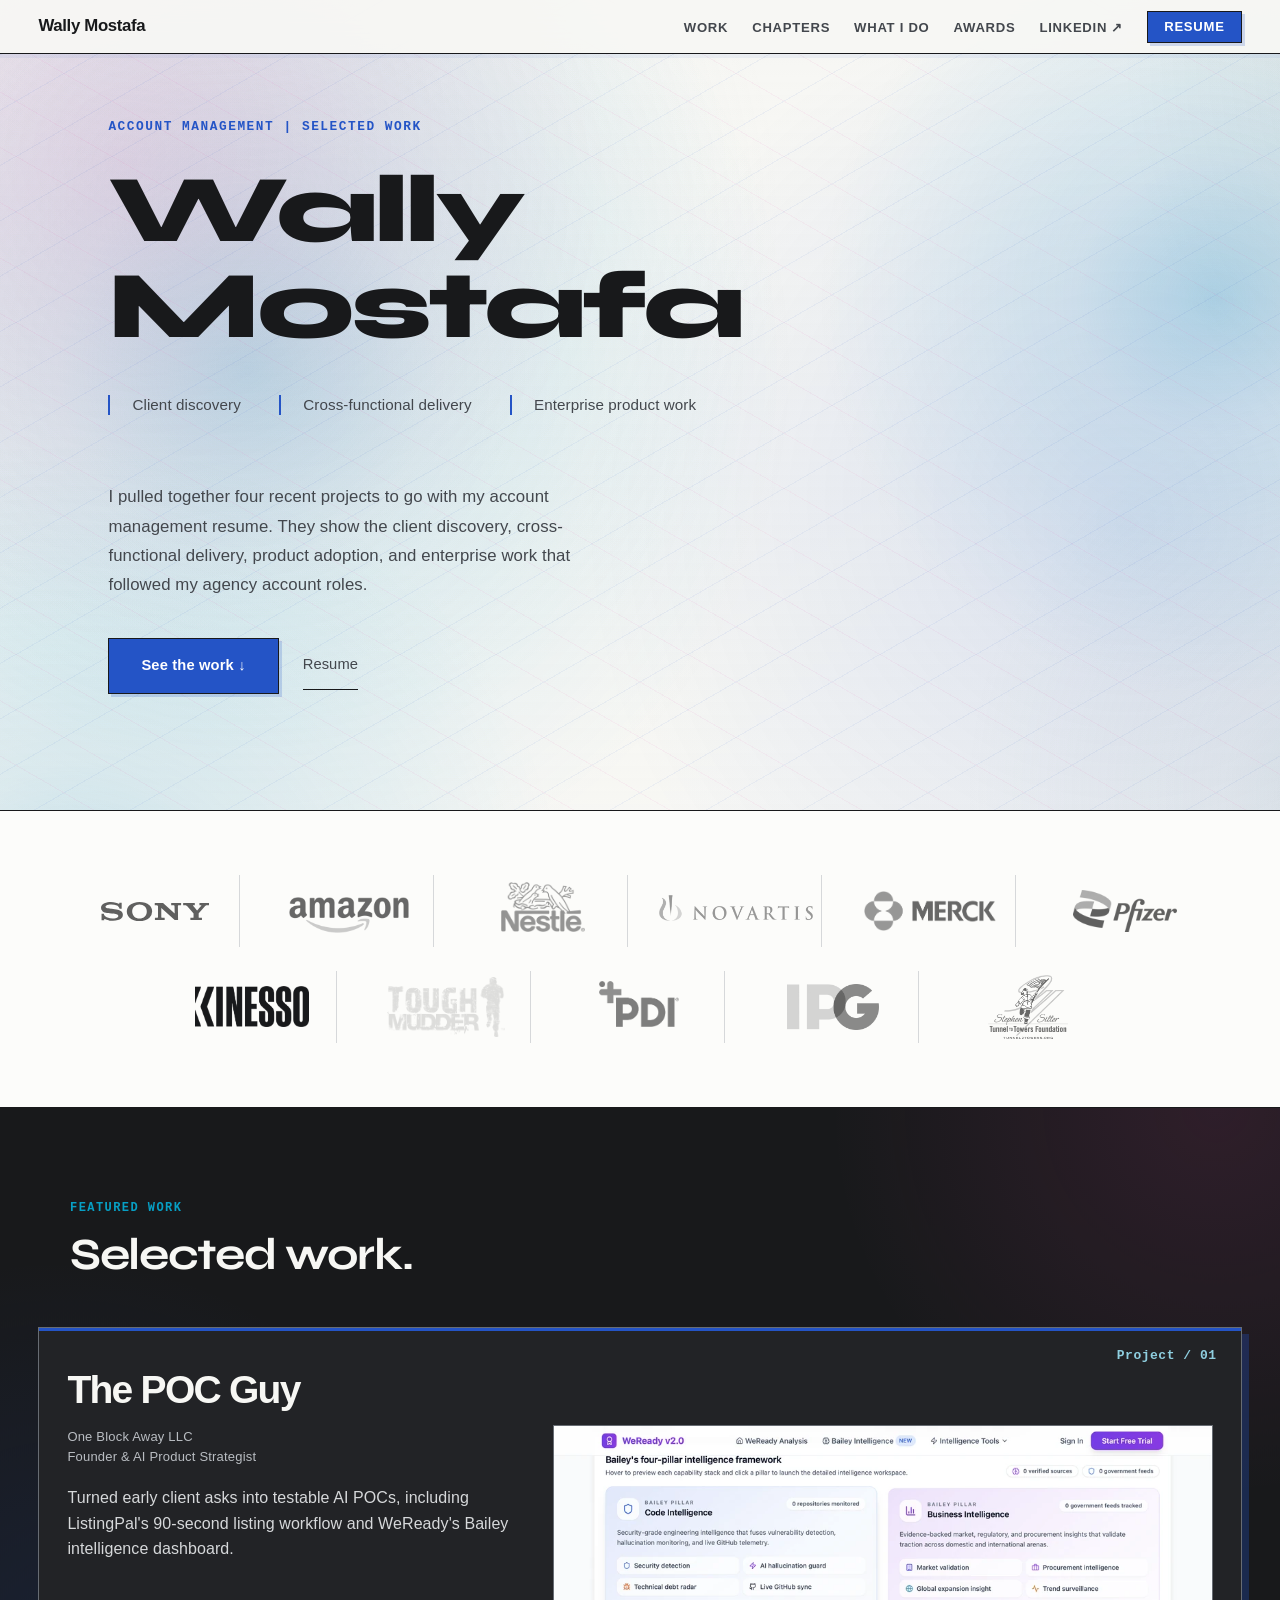
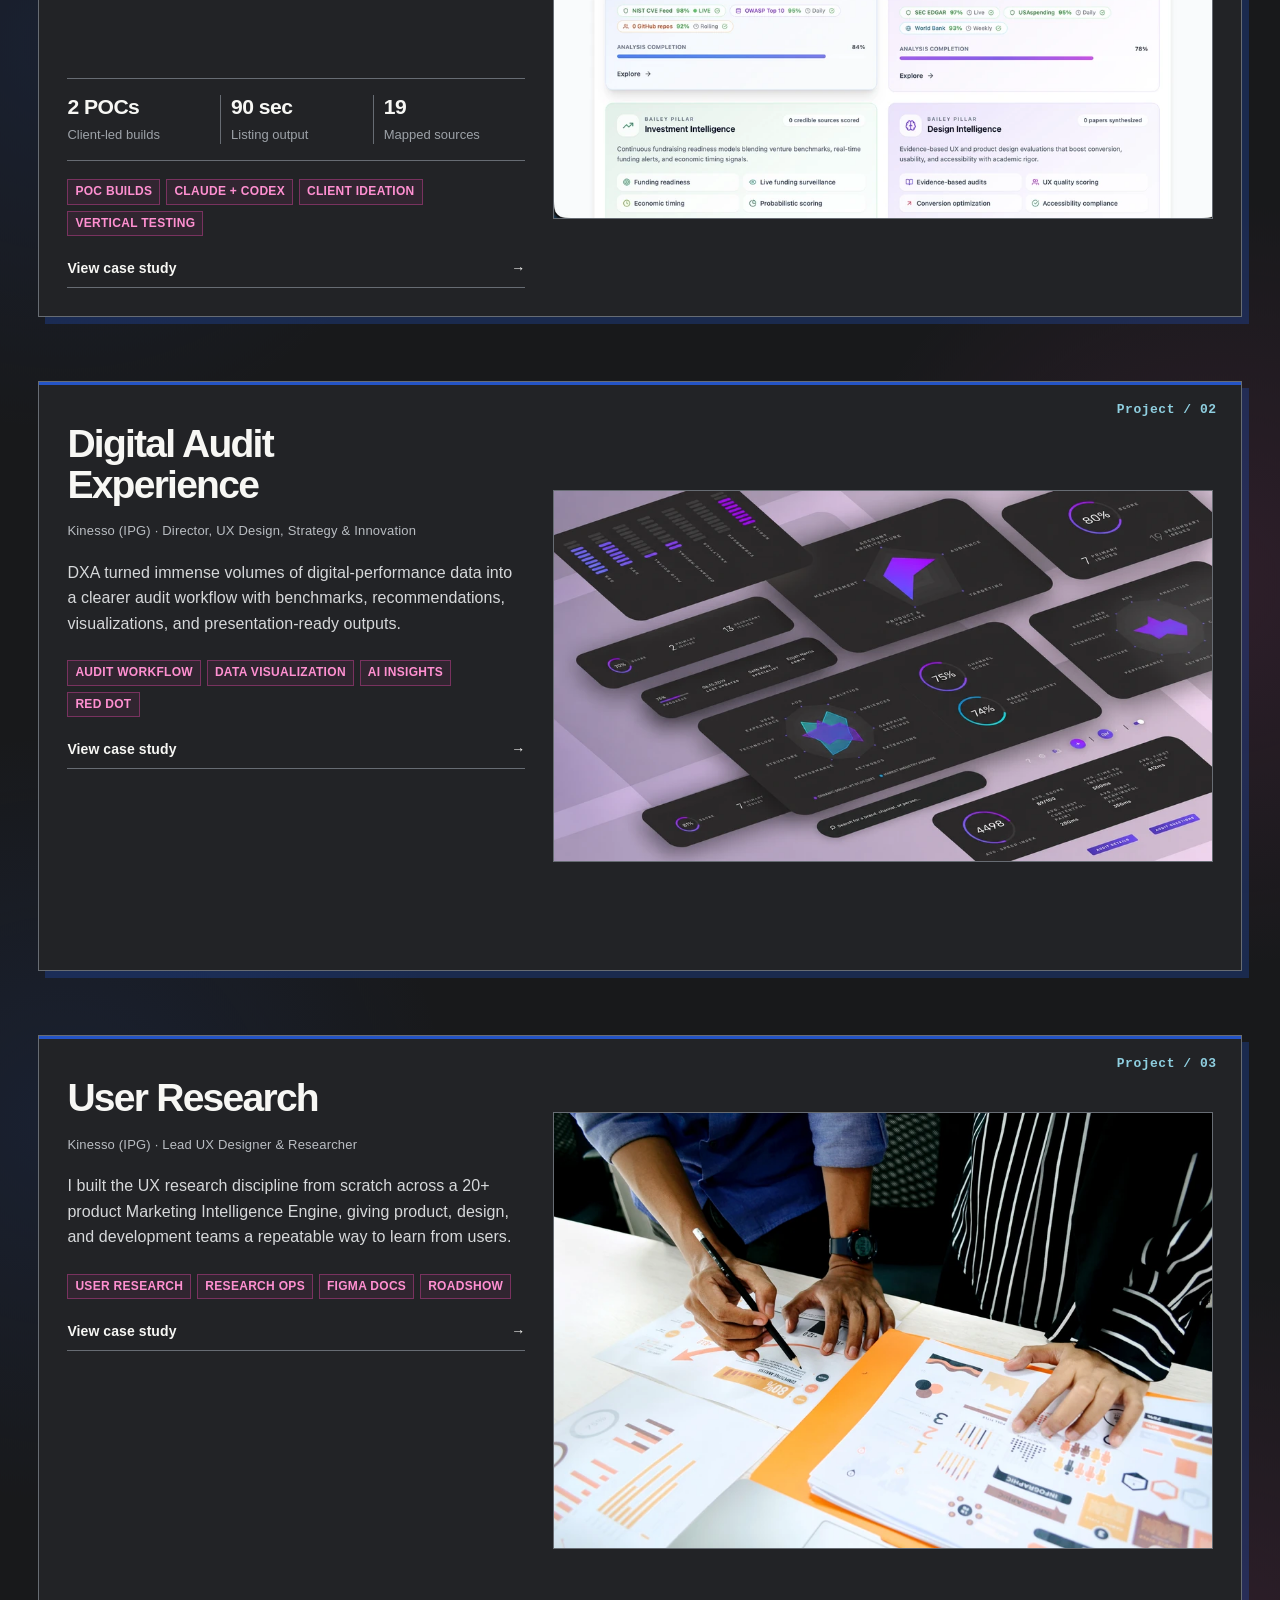
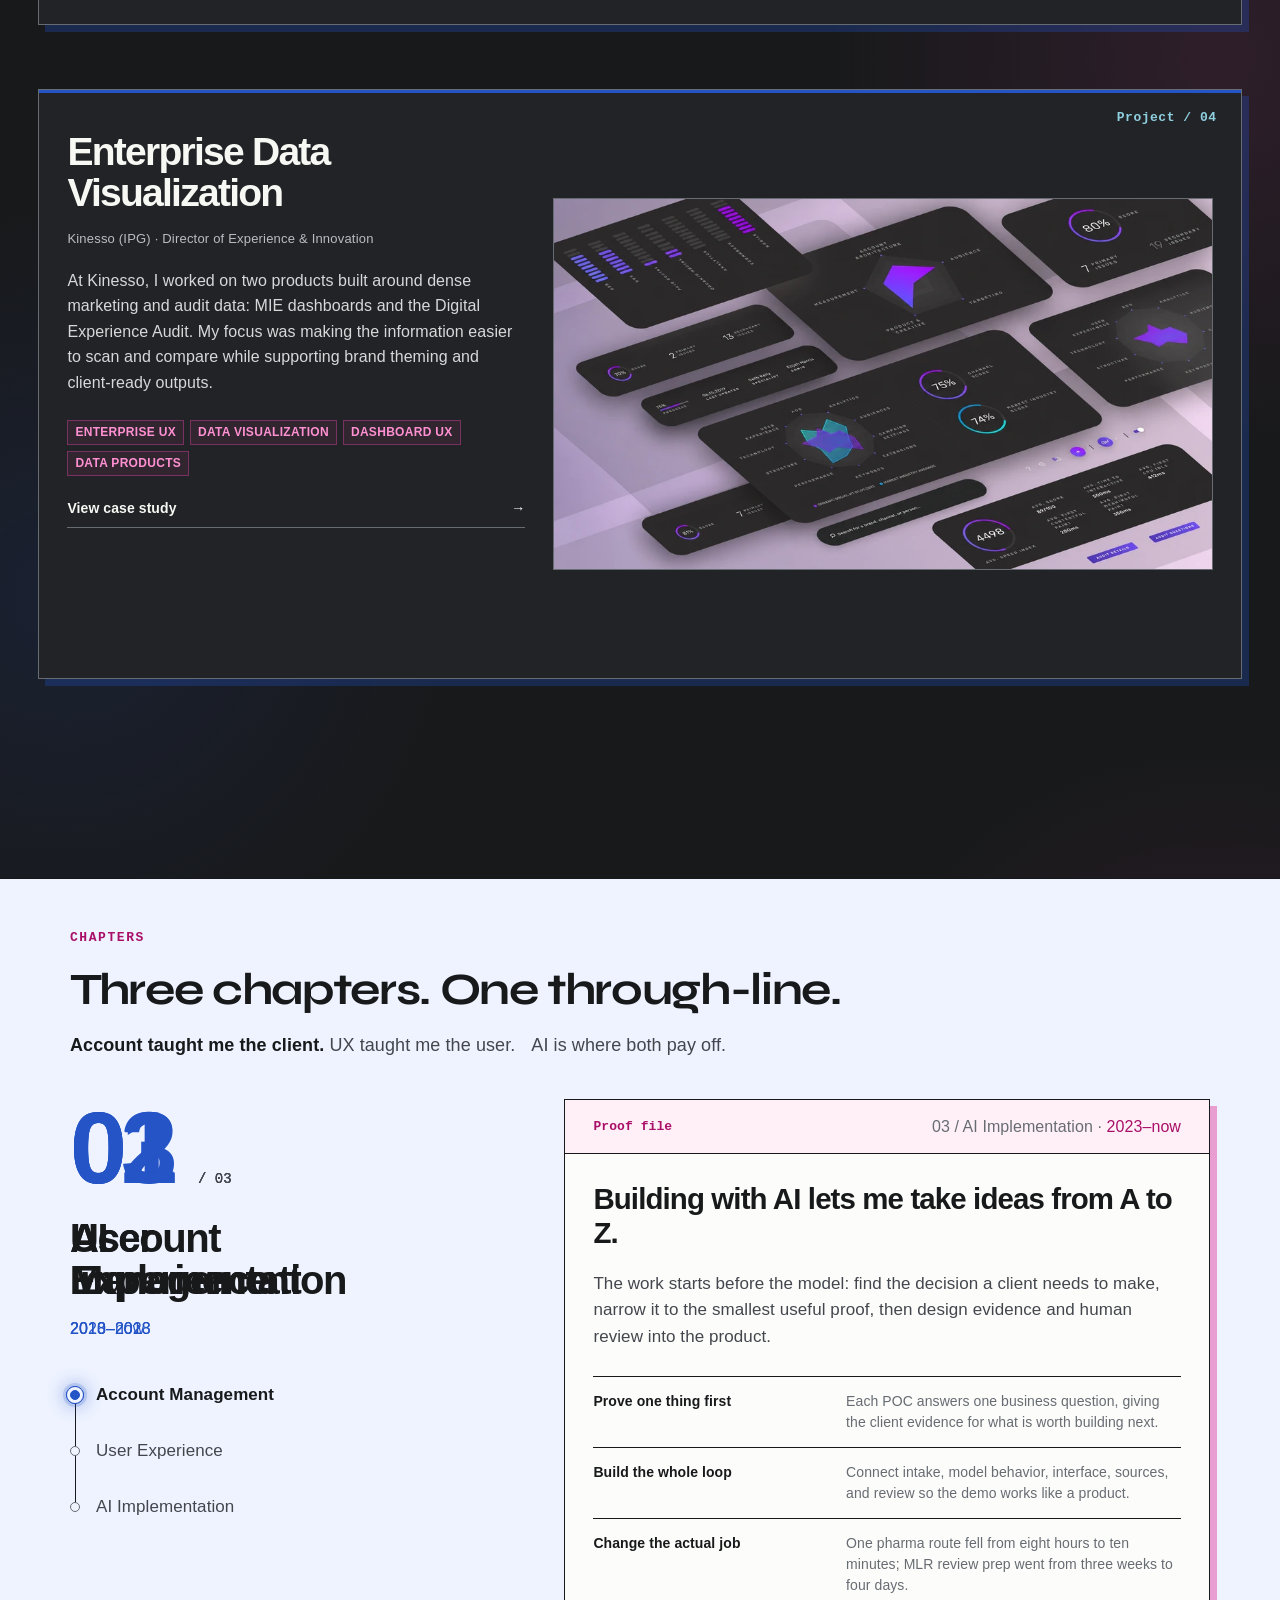
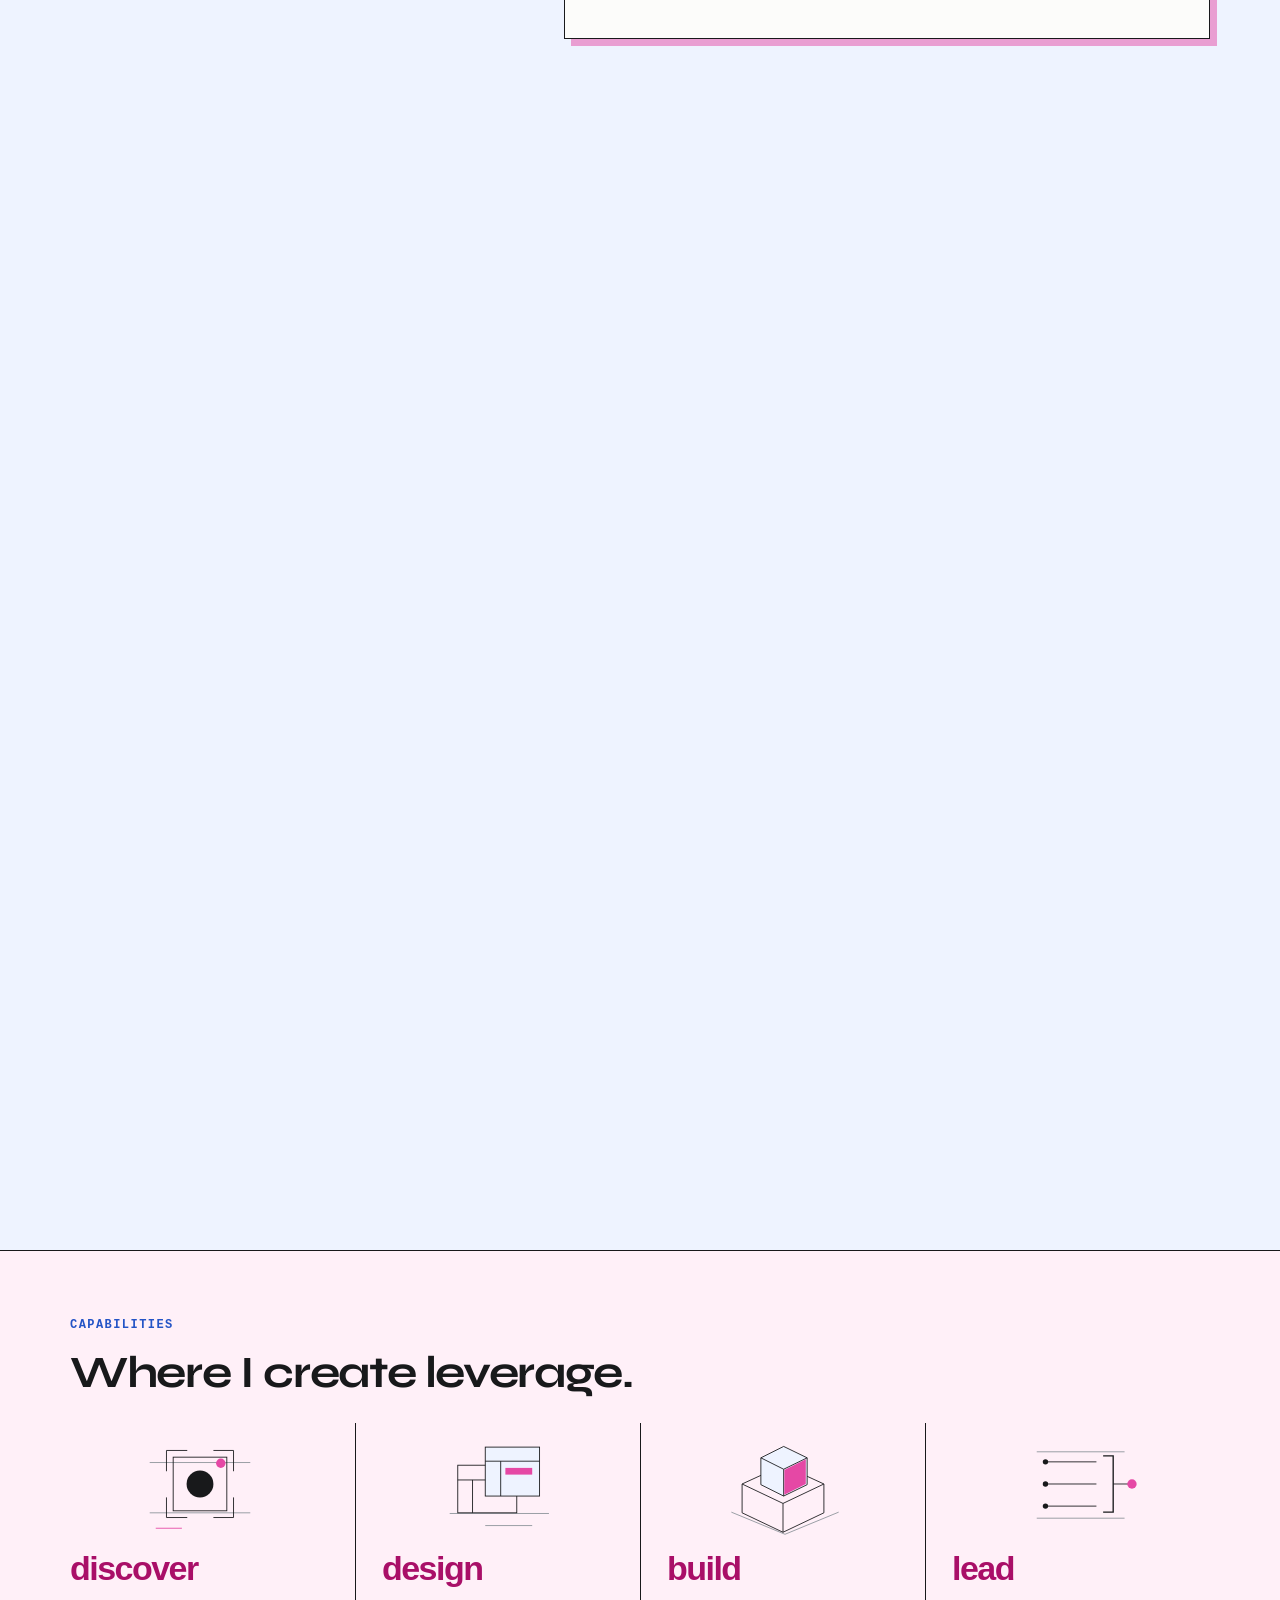
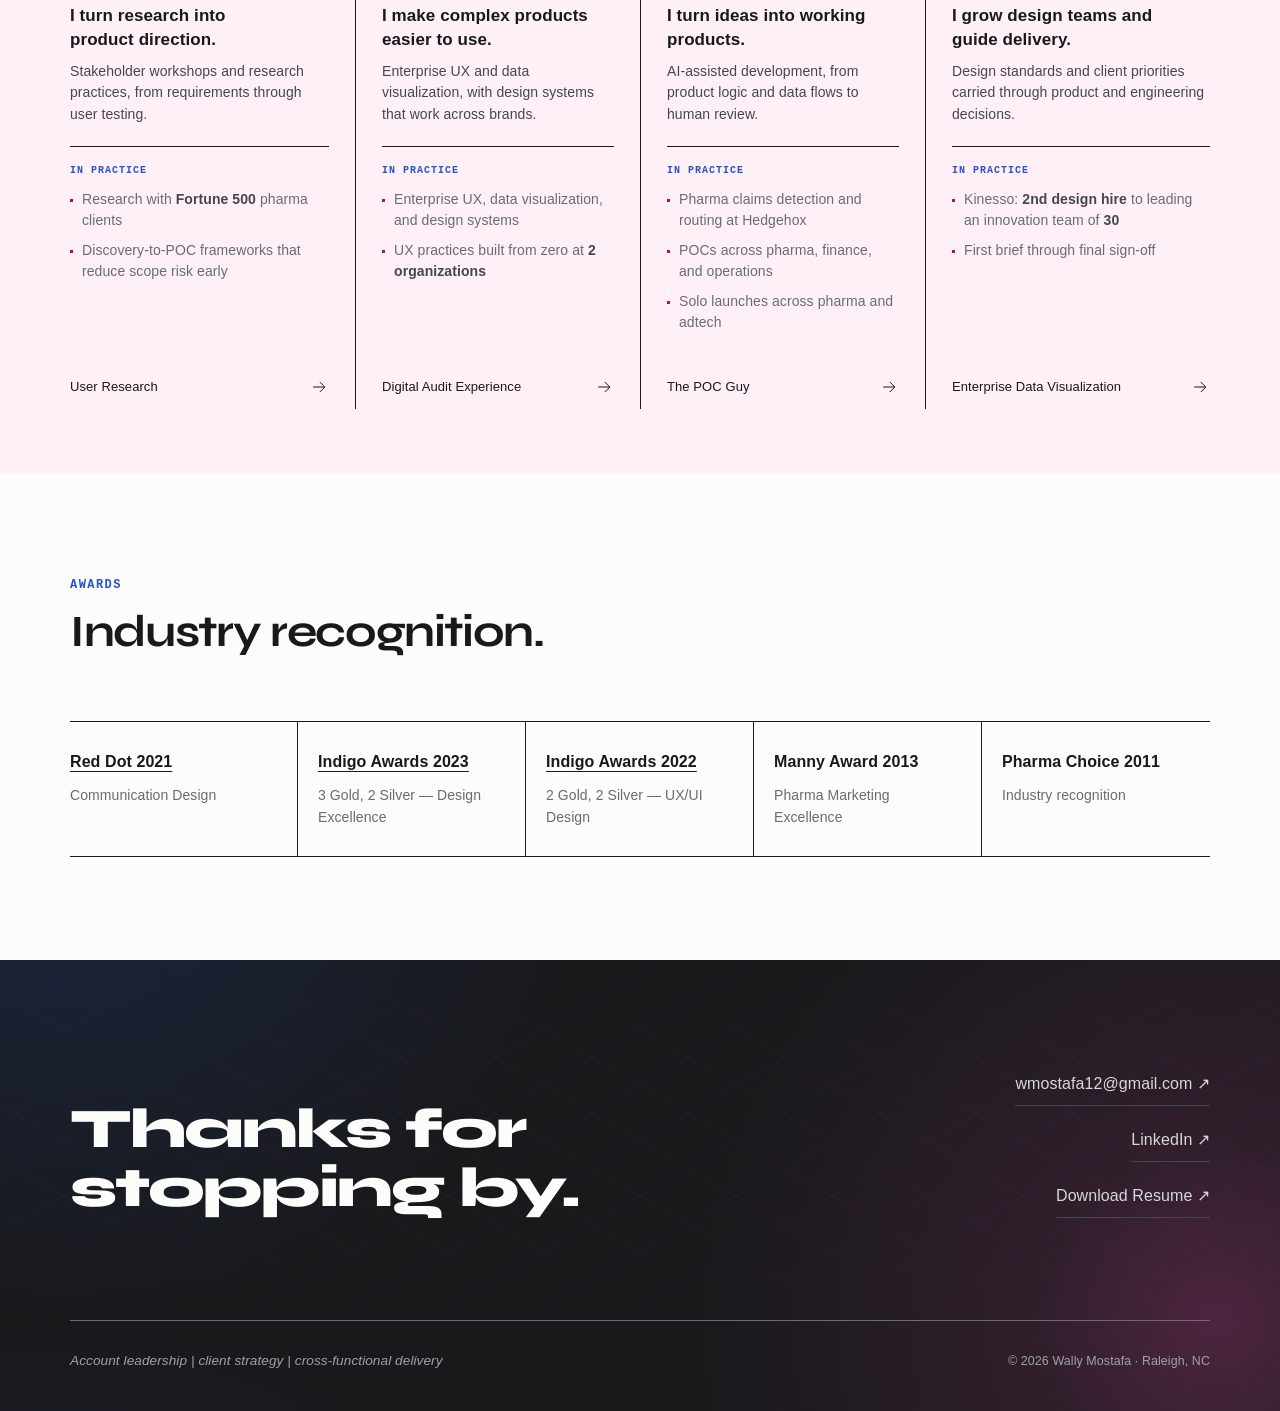
==== account-management/index.html @ 6465996e "Publish Account Management Proof Grid package" ====
<!DOCTYPE html>
<html lang="en" class="proof-grid-homepage" data-design-concept="proof-grid">
<head>
<meta charset="UTF-8">
<meta name="viewport" content="width=device-width, initial-scale=1.0">
<title>Account Management &amp; Client Leadership | Wally Mostafa</title>
<meta name="description" content="Recent work alongside my resume for the Account Management &amp; Client Leadership role at General recruiter and networking use.">
<meta property="og:title" content="Account Management &amp; Client Leadership | Wally Mostafa">
<meta property="og:description" content="Recent work alongside my resume for the Account Management &amp; Client Leadership role at General recruiter and networking use.">
<meta property="og:type" content="website">
<meta property="og:url" content="https://wally-mostafa.github.io/account-management/">
<link rel="icon" href="../favicon.ico?v=2" sizes="any">
<link rel="apple-touch-icon" href="../apple-touch-icon.png?v=2">
<link rel="manifest" href="../site.webmanifest?v=2">
<meta name="theme-color" content="#1d1d1d">

<link rel="preconnect" href="https://fonts.googleapis.com">
<link rel="preconnect" href="https://fonts.gstatic.com" crossorigin>
<link href="https://fonts.googleapis.com/css2?family=Syne:wght@400;500;600;700;800&family=Instrument+Sans:ital,wght@0,400;0,500;0,600;0,700;1,400&display=swap" rel="stylesheet">

<style>
  :root {
    --ink: #1a1714;
    --ink-soft: #38332d;
    --ink-muted: #5c5550;
    --surface: #f8f5f0;
    --surface-warm: #f0ebe3;
    --surface-deep: #e6dfd5;
    --surface-tint: #f4f0e8;
    --accent: #c45a2d;
    --accent-hover: #a84820;
    --accent-light: rgba(196, 90, 45, 0.08);
    --rule: #d4ccc2;
    --rule-light: #e4ddd4;

    --radius-s: 4px;
    --radius-m: 12px;
    --radius-l: 16px;
    --shadow-s: 0 2px 8px rgba(26, 23, 20, 0.06);
    --shadow-m: 0 12px 28px rgba(26, 23, 20, 0.12);
    --shadow-l: 0 28px 70px rgba(26, 23, 20, 0.16);
    --accent-text: #a84820;   /* AA-safe accent for small text on light surfaces */
    --accent-bright: #d4753f; /* AA-safe accent for small text on dark surfaces */

    --font-display: 'Syne', sans-serif;
    --font-body: 'Instrument Sans', sans-serif;

    --space-xs: clamp(0.25rem, 0.5vw, 0.5rem);
    --space-s: clamp(0.5rem, 1vw, 0.75rem);
    --space-m: clamp(1rem, 2vw, 1.5rem);
    --space-l: clamp(1.5rem, 3vw, 2.5rem);
    --space-xl: clamp(2.5rem, 5vw, 4rem);
    --space-2xl: clamp(4rem, 8vw, 7rem);
    --space-3xl: clamp(6rem, 10vw, 10rem);

    --max-w: 1140px;
  }

  *, *::before, *::after { box-sizing: border-box; margin: 0; padding: 0; }

  html {
    scroll-behavior: smooth;
    -webkit-font-smoothing: antialiased;
    -moz-osx-font-smoothing: grayscale;
    overflow-x: hidden;
  }

  body {
    font-family: var(--font-body);
    font-size: clamp(1rem, 1.15vw, 1.125rem);
    line-height: 1.7;
    color: var(--ink);
    background: var(--surface);
    letter-spacing: 0.005em;
    overflow-x: hidden;
  }

  /* ── NAV ── */
  nav {
    position: fixed;
    top: 0;
    left: 0;
    right: 0;
    z-index: 100;
    padding: var(--space-s) var(--space-l);
    display: flex;
    justify-content: space-between;
    align-items: center;
    background: rgba(248, 245, 240, 0.92);
    backdrop-filter: blur(14px);
    -webkit-backdrop-filter: blur(14px);
    border-bottom: 1px solid var(--rule-light);
  }

  nav .name {
    font-family: var(--font-display);
    font-weight: 700;
    font-size: 1.05rem;
    color: var(--ink);
    letter-spacing: -0.02em;
    text-decoration: none;
  }

  nav .links {
    display: flex;
    gap: var(--space-m);
    align-items: center;
    list-style: none;
  }

  nav .links a {
    font-family: var(--font-body);
    font-size: 0.82rem;
    font-weight: 500;
    color: var(--ink-muted);
    text-decoration: none;
    text-transform: uppercase;
    letter-spacing: 0.08em;
    transition: color 0.2s;
    padding: 0.5rem 0;
  }

  nav .links a:hover { color: var(--accent); }

  /* Hamburger — hidden on desktop */
  .mobile-menu-btn {
    display: none;
    align-items: center;
    justify-content: center;
    width: 44px;
    height: 44px;
    background: none;
    border: none;
    cursor: pointer;
    color: var(--ink);
    padding: 0;
    -webkit-tap-highlight-color: transparent;
  }
  .close-icon { display: none; }

  nav .nav-cta {
    font-size: 0.82rem;
    font-weight: 600;
    color: var(--surface) !important;
    background: var(--ink);
    padding: 0.45rem 1rem !important;
    border-radius: var(--radius-s);
    transition: background 0.2s;
  }

  nav .nav-cta:hover { background: var(--accent); color: var(--surface) !important; }

  /* ── HERO CANVAS ── */
  .hero-canvas {
    position: fixed;
    top: 0;
    left: 0;
    width: 100%;
    height: 100%;
    z-index: 0;
    pointer-events: none;
    opacity: 0;
    transition: opacity 1.2s ease;
  }
  .hero-canvas.loaded { opacity: 1; }

  /* ── HERO ── */
  .hero {
    min-height: 90vh;
    display: flex;
    flex-direction: column;
    justify-content: center;
    padding: var(--space-2xl) var(--space-l);
    max-width: var(--max-w);
    margin: 0 auto;
    position: relative;
    z-index: 1;
  }

  .hero-eyebrow {
    font-family: var(--font-body);
    font-size: 0.8rem;
    font-weight: 600;
    text-transform: uppercase;
    letter-spacing: 0.15em;
    color: var(--accent-text);
    margin-bottom: var(--space-m);
    opacity: 0;
    transform: translateY(16px);
    animation: fadeUp 0.8s 0.2s ease-out forwards;
  }

  .hero h1 {
    font-family: var(--font-display);
    font-size: clamp(3.2rem, 7.5vw, 6rem);
    font-weight: 800;
    line-height: 1.0;
    letter-spacing: -0.04em;
    color: var(--ink);
    max-width: 12ch;
    opacity: 0;
    transform: translateY(24px);
    animation: fadeUp 0.8s 0.4s ease-out forwards;
  }

  .hero-tagline {
    margin-top: var(--space-l);
    display: flex;
    gap: var(--space-l);
    flex-wrap: wrap;
    opacity: 0;
    transform: translateY(16px);
    animation: fadeUp 0.8s 0.7s ease-out forwards;
  }

  .hero-tagline span {
    font-family: var(--font-display);
    font-size: clamp(1rem, 1.6vw, 1.25rem);
    font-weight: 500;
    color: var(--ink-soft);
    position: relative;
    padding-left: var(--space-m);
  }

  .hero-tagline span::before {
    content: '';
    position: absolute;
    left: 0;
    top: 0.2em;
    bottom: 0.2em;
    width: 3px;
    background: var(--accent);
    border-radius: 2px;
  }

  .hero-intro {
    margin-top: var(--space-xl);
    font-size: clamp(1.05rem, 1.25vw, 1.15rem);
    color: var(--ink-soft);
    max-width: 52ch;
    line-height: 1.75;
    opacity: 0;
    transform: translateY(16px);
    animation: fadeUp 0.8s 0.9s ease-out forwards;
  }

  .hero-cta {
    margin-top: var(--space-l);
    display: flex;
    gap: var(--space-m);
    align-items: center;
    flex-wrap: wrap;
    opacity: 0;
    transform: translateY(16px);
    animation: fadeUp 0.8s 1.1s ease-out forwards;
  }

  .btn-primary {
    display: inline-flex;
    align-items: center;
    gap: 0.5rem;
    font-family: var(--font-body);
    font-size: 0.92rem;
    font-weight: 600;
    color: var(--surface);
    background: var(--ink);
    padding: 0.9rem 2rem;
    border-radius: var(--radius-s);
    text-decoration: none;
    transition: background 0.25s, transform 0.2s;
    letter-spacing: 0.01em;
    min-height: 48px;
  }

  .btn-primary:hover {
    background: var(--accent);
    transform: translateY(-1px);
  }

  .btn-ghost {
    font-family: var(--font-body);
    font-size: 0.92rem;
    font-weight: 500;
    color: var(--ink-muted);
    text-decoration: none;
    border-bottom: 1px solid var(--rule);
    padding-bottom: 2px;
    transition: color 0.2s, border-color 0.2s;
    min-height: 48px;
    display: inline-flex;
    align-items: center;
  }

  .btn-ghost:hover {
    color: var(--accent);
    border-color: var(--accent);
  }

  /* ── SECTION COMMON ── */
  section { padding: var(--space-2xl) var(--space-l); }

  .section-inner { max-width: var(--max-w); margin: 0 auto; }

  .section-label {
    font-family: var(--font-body);
    font-size: 0.75rem;
    font-weight: 600;
    text-transform: uppercase;
    letter-spacing: 0.18em;
    color: var(--accent-text);
    margin-bottom: var(--space-s);
  }

  .section-title {
    font-family: var(--font-display);
    font-size: clamp(1.8rem, 3.5vw, 2.8rem);
    font-weight: 700;
    letter-spacing: -0.03em;
    color: var(--ink);
    margin-bottom: var(--space-xl);
    max-width: 20ch;
    line-height: 1.1;
  }

  /* ── TRUST STRIP ── */
  .trust-strip {
    padding: var(--space-xl) var(--space-l);
    border-top: 1px solid var(--rule-light);
  }

  /* ── CAPABILITIES ── */
  .capabilities { background: var(--surface-warm); }

  /* ── HOW I BUILD ── */
  .how-i-build { background: var(--surface); }

  .hib-grid {
    display: grid;
    grid-template-columns: 1fr 1fr;
    gap: var(--space-2xl);
    align-items: start;
    margin-top: var(--space-xl);
  }

  .hib-intro p {
    color: var(--ink-soft);
    font-size: 1rem;
    line-height: 1.8;
    margin-bottom: var(--space-m);
  }
  .hib-intro p:last-child { margin-bottom: 0; }

  .hib-lead {
    font-family: var(--font-display);
    font-size: clamp(1.45rem, 2.25vw, 2rem);
    font-weight: 700;
    letter-spacing: -0.03em;
    color: var(--ink);
    line-height: 1.15;
    max-width: 15ch;
    margin-bottom: var(--space-l);
  }

  .hib-flow {
    display: grid;
    gap: var(--space-m);
    margin: var(--space-l) 0;
    counter-reset: build-step;
  }

  .hib-step {
    list-style: none;
    display: grid;
    grid-template-columns: 3.25rem 1fr;
    gap: var(--space-m);
    padding-top: var(--space-m);
    border-top: 1px solid var(--rule-light);
    position: relative;
  }

  .hib-step::before {
    counter-increment: build-step;
    content: "0" counter(build-step);
    font-family: var(--font-display);
    font-size: clamp(1.35rem, 2vw, 1.8rem);
    font-weight: 800;
    line-height: 1;
    letter-spacing: -0.04em;
    color: var(--accent);
  }

  .hib-step h3 {
    font-family: var(--font-display);
    font-size: clamp(1.05rem, 1.45vw, 1.25rem);
    font-weight: 700;
    letter-spacing: -0.02em;
    color: var(--ink);
    line-height: 1.15;
    margin-bottom: 0.25rem;
  }

  .hib-step p {
    font-size: 0.92rem;
    line-height: 1.65;
    margin: 0;
    color: var(--ink-muted);
  }

  .hib-director-note {
    margin-top: var(--space-l);
    padding-top: var(--space-m);
    border-top: 2px solid var(--ink);
    max-width: 38ch;
  }

  .hib-director-note span {
    display: block;
    font-size: 0.72rem;
    font-weight: 700;
    text-transform: uppercase;
    letter-spacing: 0.14em;
    color: var(--accent-text);
    margin-bottom: var(--space-xs);
  }

  .hib-director-note p {
    font-size: 0.95rem;
    line-height: 1.65;
    color: var(--ink-soft);
    margin: 0;
  }

  .hib-stack {
    display: flex;
    flex-direction: column;
    gap: var(--space-m);
  }

  .hib-layer {
    border-top: 1px solid var(--rule);
    padding-top: var(--space-s);
  }

  .hib-layer-label {
    font-size: 0.7rem;
    font-weight: 700;
    text-transform: uppercase;
    letter-spacing: 0.12em;
    color: var(--ink-muted);
    margin-bottom: var(--space-xs);
  }

  .hib-layer-tools {
    display: flex;
    flex-wrap: wrap;
    gap: 0.4rem;
  }

  .hib-tool {
    font-family: var(--font-body);
    font-size: 0.78rem;
    font-weight: 500;
    color: var(--ink-soft);
    background: var(--surface-warm);
    border: 1px solid var(--rule-light);
    padding: 0.2rem 0.6rem;
    border-radius: var(--radius-s);
  }

  .hib-tool--accent {
    color: var(--accent-text);
    background: var(--accent-light);
    border-color: rgba(196, 90, 45, 0.2);
    font-weight: 600;
  }


  /* ── FEATURED WORK ── */
  #work { background: var(--ink); }
  #work .section-label { color: var(--accent-bright); }
  #work .section-title { color: var(--surface); }
  #work .work-number { color: rgba(248,245,240,0.12); }
  #work .work-meta h3 { color: var(--surface); }
  #work .work-meta .role { color: var(--accent-bright); }
  #work .work-body p { color: rgba(248,245,240,0.65); }
  #work .stat-number { color: var(--surface); }
  #work .stat-label { color: rgba(248,245,240,0.55); }
  #work .work-stats { border-top-color: rgba(248,245,240,0.1); }
  #work .tag { color: var(--accent-bright); background: rgba(196,90,45,0.12); border-color: rgba(196,90,45,0.25); }
  #work .work-link { color: var(--surface); border-bottom-color: rgba(248,245,240,0.25); }
  #work .work-link:hover { border-bottom-color: var(--accent-bright); color: var(--accent-bright); }
  #work .work-item { border-color: rgba(248,245,240,0.08); }

  /* Card-level hover: whole work-item is the link */
  #work .work-item:hover .work-number,
  #work .work-item:focus-visible .work-number { color: rgba(248,245,240,0.22); }
  #work .work-item:hover .work-meta h3,
  #work .work-item:focus-visible .work-meta h3 { color: var(--accent-bright); }
  #work .work-item:hover .work-link,
  #work .work-item:focus-visible .work-link {
    border-bottom-color: var(--accent-bright);
    color: var(--accent-bright);
  }
  #work .work-item:hover .work-link .arrow { transform: translateX(4px); }
  .work-item:focus-visible {
    outline: 2px solid var(--accent-bright);
    outline-offset: 4px;
    border-radius: var(--radius-s);
  }

  #work .work-more {
    margin-top: var(--space-2xl);
    padding-top: var(--space-l);
    border-top: 1px solid rgba(248, 245, 240, 0.1);
    color: rgba(248, 245, 240, 0.6);
    font-size: 0.92rem;
    line-height: 1.7;
    max-width: 72ch;
  }
  #work .work-more a {
    color: var(--surface);
    font-weight: 600;
    text-decoration: none;
    padding-bottom: 2px;
    border-bottom: 1.5px solid rgba(248, 245, 240, 0.25);
    margin-left: 0.4rem;
    white-space: nowrap;
    transition: color 0.2s, border-color 0.2s;
  }
  #work .work-more a:hover {
    color: var(--accent-bright);
    border-bottom-color: var(--accent-bright);
  }
  #work .work-more .arrow { display: inline-block; transition: transform 0.25s ease; }
  #work .work-more a:hover .arrow { transform: translateX(4px); }

  .work-grid { display: grid; gap: var(--space-3xl); }

  /* Project layout A: number left, content right */
  .work-item {
    display: grid;
    grid-template-columns: 280px 1fr;
    gap: var(--space-xl);
    align-items: start;
  }

  .work-meta {
    position: sticky;
    top: calc(60px + var(--space-l));
  }

  .work-number {
    font-family: var(--font-display);
    font-size: clamp(4rem, 6vw, 5.5rem);
    font-weight: 800;
    color: var(--rule);
    line-height: 1;
    letter-spacing: -0.04em;
    transition: color 0.25s ease;
  }

  .work-meta h3 {
    font-family: var(--font-display);
    font-size: clamp(1.5rem, 2.2vw, 1.9rem);
    font-weight: 700;
    letter-spacing: -0.02em;
    color: var(--ink);
    margin-bottom: var(--space-xs);
    line-height: 1.15;
    transition: color 0.25s ease;
  }

  .work-meta .role {
    font-size: 0.82rem;
    font-weight: 600;
    text-transform: uppercase;
    letter-spacing: 0.08em;
    color: var(--accent);
    margin-bottom: var(--space-m);
    line-height: 1.5;
  }

  .work-body p {
    color: var(--ink-soft);
    margin-bottom: var(--space-m);
    font-size: 1rem;
    line-height: 1.7;
    max-width: 60ch;
  }

  .work-stats {
    display: flex;
    gap: var(--space-xl);
    flex-wrap: wrap;
    margin-top: var(--space-l);
    padding-top: var(--space-l);
    border-top: 1px solid var(--rule-light);
  }

  .stat { display: flex; flex-direction: column; }

  .stat-number {
    font-family: var(--font-display);
    font-size: clamp(1.8rem, 2.8vw, 2.4rem);
    font-weight: 800;
    color: var(--ink);
    letter-spacing: -0.03em;
    line-height: 1.1;
  }

  .stat-label {
    font-size: 0.75rem;
    font-weight: 500;
    text-transform: uppercase;
    letter-spacing: 0.1em;
    color: var(--ink-muted);
    margin-top: 4px;
  }

  .work-link {
    display: inline-flex;
    align-items: center;
    gap: 0.4rem;
    font-family: var(--font-body);
    font-weight: 600;
    font-size: 0.9rem;
    color: var(--accent);
    text-decoration: none;
    margin-top: var(--space-l);
    padding-bottom: 2px;
    border-bottom: 1.5px solid transparent;
    transition: border-color 0.2s;
  }

  .work-link:hover { border-bottom-color: var(--accent); }

  .work-link .arrow {
    display: inline-block;
    transition: transform 0.25s ease;
  }

  .work-tags {
    display: flex;
    flex-wrap: wrap;
    gap: 0.4rem;
    margin-top: var(--space-m);
  }

  .tag {
    font-family: var(--font-body);
    font-size: 0.7rem;
    font-weight: 600;
    text-transform: uppercase;
    letter-spacing: 0.06em;
    color: var(--accent);
    background: var(--accent-light);
    border: 1px solid rgba(196, 90, 45, 0.15);
    padding: 0.25rem 0.6rem;
    border-radius: var(--radius-s);
    white-space: nowrap;
  }

  /* Divider between major sections */
  .section-divider {
    max-width: var(--max-w);
    margin: 0 auto;
    padding: 0 var(--space-l);
  }

  .section-divider hr {
    border: none;
    height: 1px;
    background: var(--rule);
  }

  /* ── CAREER ARC ── */
  .arc { background: var(--surface-warm); color: var(--ink); }
  .arc .section-label { color: var(--accent); }
  .arc .section-title { color: var(--ink); }

  .arc-timeline {
    position: relative;
    padding-left: var(--space-xl);
  }

  .arc-timeline::before {
    content: '';
    position: absolute;
    left: 0;
    top: 8px;
    bottom: 8px;
    width: 2px;
    background: linear-gradient(to bottom, var(--accent), rgba(196, 90, 45, 0.2));
  }

  .arc-item {
    position: relative;
    margin-bottom: var(--space-xl);
    padding-bottom: var(--space-l);
  }

  .arc-item:last-child { margin-bottom: 0; padding-bottom: 0; }

  .arc-item::before {
    content: '';
    position: absolute;
    left: calc(-1 * var(--space-xl) - 4px);
    top: 6px;
    width: 10px;
    height: 10px;
    border-radius: 50%;
    background: var(--accent);
    border: 2px solid var(--surface-warm);
    transition: transform 0.3s cubic-bezier(0.34, 1.56, 0.64, 1),
                box-shadow 0.3s ease;
  }

  /* Ripple ring on hover */
  .arc-item::after {
    content: '';
    position: absolute;
    left: calc(-1 * var(--space-xl) - 8px);
    top: 2px;
    width: 18px;
    height: 18px;
    border-radius: 50%;
    border: 2px solid var(--accent);
    opacity: 0;
    transform: scale(0.5);
    transition: opacity 0.35s ease, transform 0.35s cubic-bezier(0.34, 1.56, 0.64, 1);
  }

  .arc-item:hover::before {
    transform: scale(1.35);
    box-shadow: 0 0 0 4px rgba(196, 90, 45, 0.15);
  }

  .arc-item:hover::after {
    opacity: 1;
    transform: scale(1);
  }

  .arc-year {
    font-family: var(--font-display);
    font-size: 0.78rem;
    font-weight: 700;
    text-transform: uppercase;
    letter-spacing: 0.12em;
    color: var(--accent-text);
    margin-bottom: 6px;
    transition: letter-spacing 0.3s ease;
  }

  .arc-item:hover .arc-year {
    letter-spacing: 0.18em;
  }

  .arc-item h3 {
    font-family: var(--font-display);
    font-size: clamp(1.15rem, 1.6vw, 1.35rem);
    font-weight: 700;
    color: var(--ink);
    letter-spacing: -0.01em;
    margin-bottom: 4px;
    line-height: 1.25;
    transition: color 0.25s ease, transform 0.25s ease;
  }

  .arc-item:hover h3 {
    color: var(--accent);
    transform: translateX(4px);
  }

  .arc-item .arc-org {
    font-size: 0.9rem;
    font-weight: 500;
    color: var(--ink-muted);
    margin-bottom: var(--space-s);
    transition: transform 0.25s ease 0.04s;
  }

  .arc-item:hover .arc-org {
    transform: translateX(4px);
  }

  .arc-item p {
    font-size: 0.92rem;
    color: var(--ink-soft);
    line-height: 1.65;
    max-width: 55ch;
    transition: color 0.25s ease;
  }

  .arc-item:hover p {
    color: var(--ink);
  }

  /* Transition strip before arc */
  .pre-arc-strip {
    background: var(--surface-warm);
    padding: var(--space-l) var(--space-l) 0;
  }

  .pre-arc-strip .section-inner {
    border-top: 1px solid rgba(196, 90, 45, 0.3);
  }

  /* ── AWARDS ── */
  .awards { background: var(--surface-tint); }

  .awards-grid {
    display: grid;
    grid-template-columns: repeat(auto-fit, minmax(200px, 1fr));
    gap: var(--space-m);
  }

  .award-item {
    padding: var(--space-m) var(--space-l);
    border: 1.5px solid var(--rule);
    border-radius: var(--radius-s);
    transition: border-color 0.2s, transform 0.2s;
    background: var(--surface);
  }

  .award-item:hover {
    border-color: var(--accent);
    transform: translateY(-2px);
  }

  .award-name {
    font-family: var(--font-display);
    font-size: 1rem;
    font-weight: 700;
    color: var(--ink);
    line-height: 1.3;
    text-decoration: none;
    transition: color 0.2s, border-color 0.2s;
  }

  /* Underline only the award names that are actually links */
  a.award-name {
    border-bottom: 1px solid var(--rule);
  }

  a.award-name:hover {
    color: var(--accent);
    border-color: var(--accent);
  }

  .award-detail {
    font-size: 0.82rem;
    color: var(--ink-muted);
    margin-top: 4px;
  }

  /* ── CONTACT ── */
  .contact { background: var(--surface-warm); }

  .contact-inner {
    max-width: var(--max-w);
    margin: 0 auto;
    display: grid;
    grid-template-columns: 1.2fr 1fr;
    gap: var(--space-xl);
    align-items: end;
  }

  .contact h2 {
    font-family: var(--font-display);
    font-size: clamp(2.2rem, 4.5vw, 3.5rem);
    font-weight: 800;
    letter-spacing: -0.035em;
    color: var(--ink);
    line-height: 1.05;
  }

  .contact-subtitle {
    font-size: 1rem;
    color: var(--ink-soft);
    margin-top: var(--space-s);
    line-height: 1.6;
    max-width: 40ch;
  }

  .contact-links {
    display: flex;
    flex-direction: column;
    gap: var(--space-s);
    align-items: flex-end;
  }

  .contact-links a {
    font-family: var(--font-body);
    font-size: 1rem;
    font-weight: 500;
    color: var(--ink-soft);
    text-decoration: none;
    padding: 0.4rem 0;
    border-bottom: 1px solid var(--rule-light);
    transition: color 0.2s, border-color 0.2s;
    min-height: 44px;
    display: inline-flex;
    align-items: center;
  }

  .contact-links a:hover {
    color: var(--accent);
    border-bottom-color: var(--accent);
  }

  /* ── FOOTER ── */
  footer {
    padding: var(--space-l) var(--space-l);
    border-top: 1px solid var(--rule-light);
  }

  .footer-inner {
    max-width: var(--max-w);
    margin: 0 auto;
    display: flex;
    justify-content: space-between;
    align-items: baseline;
    flex-wrap: wrap;
    gap: var(--space-s);
  }

  .footer-sign-off {
    font-family: var(--font-body);
    font-size: 0.85rem;
    color: var(--ink-muted);
    font-style: italic;
  }

  footer .copyright {
    font-size: 0.78rem;
    color: var(--ink-muted);
    opacity: 0.6;
  }

  /* ── ANIMATIONS ── */
  @keyframes fadeUp {
    to { opacity: 1; transform: translateY(0); }
  }

  /* Reveal animations — progressive enhancement only.
     Elements are visible by default. JS adds .reveal-pending to hide them,
     then IntersectionObserver adds .visible to animate them in.
     If JS fails, everything stays visible. */
  .reveal-pending {
    opacity: 0;
    transform: translateY(20px);
    transition: opacity 0.6s ease-out, transform 0.6s ease-out;
  }

  .reveal-pending.visible {
    opacity: 1;
    transform: translateY(0);
  }

  /* Timeline-specific scroll build */
  .arc-timeline .reveal-pending {
    opacity: 0;
    transform: translateX(-18px);
    transition: opacity 0.5s ease-out, transform 0.5s cubic-bezier(0.22, 1, 0.36, 1);
  }

  .arc-timeline .reveal-pending.visible {
    opacity: 1;
    transform: translateX(0);
  }

  /* Dot pops in with a spring when the item becomes visible */
  .arc-timeline .reveal-pending::before {
    transform: scale(0);
    transition: transform 0.4s cubic-bezier(0.34, 1.56, 0.64, 1) 0.2s;
  }

  .arc-timeline .reveal-pending.visible::before {
    transform: scale(1);
  }

  /* Stagger each arc-item by position */
  .arc-timeline .reveal-pending:nth-child(1) { transition-delay: 0s; }
  .arc-timeline .reveal-pending:nth-child(2) { transition-delay: 0.1s; }
  .arc-timeline .reveal-pending:nth-child(3) { transition-delay: 0.18s; }
  .arc-timeline .reveal-pending:nth-child(4) { transition-delay: 0.26s; }
  .arc-timeline .reveal-pending:nth-child(5) { transition-delay: 0.34s; }

  /* Dot spring delay needs to account for item stagger too */
  .arc-timeline .reveal-pending:nth-child(1)::before { transition-delay: 0.2s; }
  .arc-timeline .reveal-pending:nth-child(2)::before { transition-delay: 0.3s; }
  .arc-timeline .reveal-pending:nth-child(3)::before { transition-delay: 0.38s; }
  .arc-timeline .reveal-pending:nth-child(4)::before { transition-delay: 0.46s; }
  .arc-timeline .reveal-pending:nth-child(5)::before { transition-delay: 0.54s; }

  /* Stagger children */
  .stagger-pending > * {
    opacity: 0;
    transform: translateY(16px);
    transition: opacity 0.5s ease-out, transform 0.5s ease-out;
  }

  .stagger-pending.visible > *:nth-child(1) { transition-delay: 0.05s; }
  .stagger-pending.visible > *:nth-child(2) { transition-delay: 0.1s; }
  .stagger-pending.visible > *:nth-child(3) { transition-delay: 0.15s; }
  .stagger-pending.visible > *:nth-child(4) { transition-delay: 0.2s; }
  .stagger-pending.visible > *:nth-child(5) { transition-delay: 0.25s; }

  .stagger-pending.visible > * {
    opacity: 1;
    transform: translateY(0);
  }

  /* ── RESPONSIVE ── */
  @media (max-width: 900px) {
    .cap-grid { grid-template-columns: repeat(2, 1fr); }
    .work-item { grid-template-columns: 1fr; gap: var(--space-m); }
    .work-meta { position: static; }
  }

  @media (max-width: 1119px) {
    /* Nav: hide desktop links, show hamburger */
    nav .links { display: none; }
    nav .mobile-menu-btn { display: flex; }
    /* Mobile menu: full screen overlay */
    #nav.menu-open { z-index: 200; }
    #nav.menu-open .links {
      display: flex !important;
      flex-direction: column;
      position: fixed;
      top: 0;
      left: 0;
      right: 0;
      bottom: 0;
      width: 100vw;
      height: 100vh;
      height: 100dvh;
      background: var(--surface);
      padding: 100px 32px 32px;
      gap: 0;
      z-index: 199;
      overflow-y: auto;
    }
    #nav.menu-open .links li {
      border-bottom: 1px solid var(--rule-light);
      list-style: none;
    }
    #nav.menu-open .links li:last-child { border-bottom: none; }
    #nav.menu-open .links a {
      display: flex;
      align-items: center;
      min-height: 56px;
      padding: 4px 0;
      font-size: 1.1rem;
      text-transform: none;
      letter-spacing: 0.01em;
      color: var(--ink);
    }
    #nav.menu-open .nav-cta {
      display: inline-flex !important;
      margin-top: var(--space-l);
      width: fit-content;
      padding: 0.85rem 1.6rem !important;
      font-size: 1rem !important;
      color: var(--surface) !important;
    }
    /* Toggle hamburger to X */
    #nav.menu-open .mobile-menu-btn { position: relative; z-index: 201; }
    #nav.menu-open .hamburger-icon { display: none !important; }
    #nav.menu-open .close-icon { display: block !important; }

  }

  @media (max-width: 640px) {
    /* Padding consistency: 24px sides */
    section { padding-left: 24px; padding-right: 24px; }
    .hero { padding-left: 24px; padding-right: 24px; }
    nav { padding-left: 24px; padding-right: 24px; }
    .trust-strip { padding-left: 24px; padding-right: 24px; }
    footer { padding-left: 24px; padding-right: 24px; }

    /* Hero adjustments */
    .hero { min-height: 90vh; padding-top: calc(60px + var(--space-xl)); }
    .hero-eyebrow {
      max-width: 28ch;
      line-height: 1.5;
    }
    .hero h1 {
      font-size: clamp(2.25rem, 12vw, 2.8rem);
      max-width: 100%;
      letter-spacing: 0;
    }
    .hero-tagline { flex-direction: column; gap: var(--space-s); }
    .hero-intro { font-size: 1rem; }
    .hero-cta { flex-direction: column; gap: var(--space-s); align-items: flex-start; }
    .btn-primary, .btn-ghost { min-height: 48px; }

    /* How I Build */
    .hib-grid { grid-template-columns: 1fr; gap: var(--space-xl); }
    .hib-lead { max-width: 18ch; }
    .hib-step { grid-template-columns: 2.75rem 1fr; gap: var(--space-s); }

    /* Capabilities */
    .cap-grid { grid-template-columns: 1fr; }
    .cap-item { padding: var(--space-m) 0; }
    .cap-item h3 { font-size: 1.3rem; }
    .cap-item p { font-size: 1rem; }
    .cap-proof li { font-size: 0.92rem; }

    /* Work items: ensure "View case study" is tappable */
    .work-item { gap: var(--space-s); padding-bottom: var(--space-xl); }
    .work-number { font-size: clamp(3rem, 12vw, 4rem); }
    .work-meta h3 { font-size: clamp(1.4rem, 5vw, 1.7rem); }
    .work-body p { font-size: 1rem; line-height: 1.7; }
    .work-link {
      min-height: 48px;
      padding: 12px 0;
      font-size: 1rem;
      display: inline-flex;
      align-items: center;
    }
    .work-stats { gap: var(--space-l); }
    .stat-number { font-size: clamp(1.6rem, 6vw, 2rem); }
    .stat-label { font-size: 0.8rem; margin-top: 2px; }

    /* Timeline */
    .arc-timeline { padding-left: var(--space-l); }
    .arc-item::before { left: calc(-1 * var(--space-l) - 4px); }
    .arc-item::after { left: calc(-1 * var(--space-l) - 8px); }
    .arc-item h3 { font-size: 1.15rem; }
    .arc-item p { font-size: 0.95rem; }
    .arc-item .arc-org { font-size: 0.92rem; }
    .arc-item { margin-bottom: var(--space-l); padding-bottom: var(--space-m); }

    /* Awards */
    .awards-grid { grid-template-columns: 1fr 1fr; gap: var(--space-s); }
    .award-item { padding: var(--space-s) var(--space-m); }
    .award-name { font-size: 0.92rem; }
    .award-detail { font-size: 0.8rem; }

    /* Contact */
    .contact-inner { grid-template-columns: 1fr; gap: var(--space-l); }
    .contact-links { align-items: flex-start; }
    .contact-links a { min-height: 48px; font-size: 1rem; }
    .contact h2 { font-size: clamp(2rem, 8vw, 2.8rem); }

    /* Footer */
    .footer-inner { flex-direction: column; gap: var(--space-s); }
    .footer-sign-off { font-size: 0.88rem; }

    /* Section title */
    .section-title { font-size: clamp(1.6rem, 6vw, 2.2rem); }
  }

  @media (max-width: 380px) {
    .awards-grid { grid-template-columns: 1fr; }
    .hero h1 { font-size: 2.2rem; }
    .work-stats { flex-direction: column; gap: var(--space-m); }
  }

  @media (prefers-reduced-motion: reduce) {
    *, *::before, *::after {
      animation-duration: 0.01ms !important;
      transition-duration: 0.01ms !important;
    }
  }
</style>
<link rel="stylesheet" href="../assets/portfolio-revision/revision.css?v=fd5b1d494d20">
  <link rel="stylesheet" href="design-concept.css" data-design-concept-stylesheet>
</head>
<body>

<canvas class="hero-canvas" id="hero-canvas" aria-hidden="true" data-state="fallback"></canvas>

<nav id="nav">
  <a href="index.html" class="name">Wally Mostafa</a>
  <button class="mobile-menu-btn" type="button" aria-label="Open navigation" aria-controls="navigation-links" aria-expanded="false">
    <svg class="hamburger-icon" width="24" height="24" viewBox="0 0 24 24" fill="none" stroke="currentColor" stroke-width="2" stroke-linecap="round"><line x1="3" y1="6" x2="21" y2="6"/><line x1="3" y1="12" x2="21" y2="12"/><line x1="3" y1="18" x2="21" y2="18"/></svg>
    <svg class="close-icon" width="24" height="24" viewBox="0 0 24 24" fill="none" stroke="currentColor" stroke-width="2" stroke-linecap="round"><line x1="6" y1="6" x2="18" y2="18"/><line x1="6" y1="18" x2="18" y2="6"/></svg>
  </button>
  <ul class="links" id="navigation-links">
    <li><a href="#work">Work</a></li>
    <li><a href="#chapters">Chapters</a></li>
    <li><a href="#capabilities">What I Do</a></li>
    <li><a href="#awards">Awards</a></li>
    <li><a href="https://linkedin.com/in/wallymo" target="_blank" rel="noopener">LinkedIn ↗</a></li>
    <li><a href="../output/pdf/Wally-Mostafa-Account-Management-Resume.pdf" class="nav-cta">Resume</a></li>
  </ul>
</nav>

<!-- HERO -->
<section class="hero">
  <div class="hero-eyebrow">Account Management | Selected Work</div>
  <h1>Wally Mostafa</h1>
  <div class="hero-tagline">
    <span>Client discovery</span>
    <span>Cross-functional delivery</span>
    <span>Enterprise product work</span>
  </div>
  <p class="hero-intro">
    I pulled together four recent projects to go with my account management resume. They show the client discovery, cross-functional delivery, product adoption, and enterprise work that followed my agency account roles.
  </p>
  <div class="hero-cta">
    <a href="#work" class="btn-primary">See the work ↓</a>
    <a href="../output/pdf/Wally-Mostafa-Account-Management-Resume.pdf" class="btn-ghost">Resume</a>
  </div>
</section>

<!-- TRUST STRIP -->
<section class="trust-strip" id="clients" aria-label="Client and agency logos">
  <svg class="trust-filters" aria-hidden="true" focusable="false" xmlns="http://www.w3.org/2000/svg">
    <defs>
      <filter id="trust-mudder-ink" color-interpolation-filters="sRGB">
        <feComponentTransfer><feFuncA type="linear" slope="5" intercept="0"/></feComponentTransfer>
      </filter>
    </defs>
  </svg>
  <div class="trust-names">
    <div class="trust-logo trust-logo--sony"><img src="../assets/imagery/logos/logo-sony-clean.svg" alt="Sony" loading="lazy"></div>
    <div class="trust-logo trust-logo--amazon"><img src="../assets/imagery/logos/logo-amazon-clean.webp" alt="Amazon" loading="lazy"></div>
    <div class="trust-logo trust-logo--nestle"><img src="../assets/imagery/logos/logo-nestle-clean.webp" alt="Nestlé" loading="lazy"></div>
    <div class="trust-logo trust-logo--novartis"><img src="../assets/imagery/logos/logo-novartis-clean.webp" alt="Novartis" loading="lazy"></div>
    <div class="trust-logo trust-logo--merck"><img src="../assets/imagery/logos/logo-merck-clean.webp" alt="Merck" loading="lazy"></div>
    <div class="trust-logo trust-logo--pfizer"><img src="../assets/imagery/logos/logo-pfizer-clean.webp" alt="Pfizer" loading="lazy"></div>
    <div class="trust-logo trust-logo--kinesso"><img src="../assets/imagery/logos/logo-kinesso-clean.webp" alt="IPG Kinesso" loading="lazy"></div>
    <div class="trust-logo trust-logo--mudder"><img src="../assets/imagery/logos/logo-tough-mudder-clean.webp" alt="Tough Mudder" loading="lazy"></div>
    <div class="trust-logo trust-logo--pdi"><img src="../assets/imagery/logos/logo-pdi-clean.webp" alt="PDI" loading="lazy"></div>
    <div class="trust-logo trust-logo--ipg"><img src="../assets/imagery/logos/logo-ipg-health-clean.webp" alt="IPG Health" loading="lazy"></div>
    <div class="trust-logo trust-logo--tunnel"><img src="../assets/imagery/logos/logo-tunnel-to-towers-clean.webp" alt="Tunnel to Towers Foundation" loading="lazy"></div>
  </div>
</section>

<!-- FEATURED WORK -->
<section id="work">
  <div class="section-inner">
    <div class="section-label reveal">Featured Work</div>
    <h2 class="section-title reveal">Selected work.</h2>

    <div class="work-grid">

      <a href="project-02.html" class="work-item" style="text-decoration: none; color: inherit;">
        <div class="work-meta">
          <div class="work-number">01</div>
          <h3>The POC Guy</h3>
          <div class="role">One Block Away LLC<br>Founder &amp; AI Product Strategist</div>
        </div>
        <div class="work-media"><img src="../assets/portfolio-revision/project-02.webp" alt="WeReady Bailey Intelligence dashboard with four intelligence areas" width="960" height="573" loading="lazy" decoding="async"></div>
  <div class="work-body">
          <p>
            Turned early client asks into testable AI POCs, including ListingPal's 90-second listing workflow and WeReady's Bailey intelligence dashboard.
          </p>
          <div class="work-stats">
            <div class="stat">
              <span class="stat-number">2 POCs</span>
              <span class="stat-label">Client-led builds</span>
            </div>
            <div class="stat">
              <span class="stat-number">90 sec</span>
              <span class="stat-label">Listing output</span>
            </div>
            <div class="stat">
              <span class="stat-number">19</span>
              <span class="stat-label">Mapped sources</span>
            </div>
          </div>
          <div class="work-tags">
            <span class="tag">POC builds</span>
            <span class="tag">Claude + Codex</span>
            <span class="tag">Client ideation</span>
            <span class="tag">Vertical testing</span>
          </div>
          <span class="work-link">View case study <span class="arrow">→</span></span>
        </div>
      </a>

      <a href="project-06.html" class="work-item reveal" style="text-decoration: none; color: inherit;">
  <div class="work-meta">
    <div class="work-number">02</div>
    <h3>Digital Audit Experience</h3>
    <div class="role">Kinesso (IPG) · Director, UX Design, Strategy &amp; Innovation</div>
  </div>
  <div class="work-media"><img src="../assets/portfolio-revision/project-06-clean.webp" alt="Digital Audit Experience screens showing performance scores and benchmark charts" width="960" height="540" loading="lazy" decoding="async"></div>
  <div class="work-body">
    <p>DXA turned immense volumes of digital-performance data into a clearer audit workflow with benchmarks, recommendations, visualizations, and presentation-ready outputs.</p>
    <div class="work-tags">
            <span class="tag">Audit Workflow</span>
            <span class="tag">Data Visualization</span>
            <span class="tag">AI Insights</span>
            <span class="tag">Red Dot</span>
          </div>
    <span class="work-link">View case study <span class="arrow">→</span></span>
  </div>
</a>

      <a href="project-04.html" class="work-item reveal" style="text-decoration: none; color: inherit;">
  <div class="work-meta">
    <div class="work-number">03</div>
    <h3>User Research</h3>
    <div class="role">Kinesso (IPG) · Lead UX Designer &amp; Researcher</div>
  </div>
  <div class="work-media"><img src="../assets/portfolio-revision/project-04.webp" alt="People reviewing printed charts and research materials" width="960" height="636" loading="lazy" decoding="async"></div>
  <div class="work-body">
    <p>I built the UX research discipline from scratch across a 20+ product Marketing Intelligence Engine, giving product, design, and development teams a repeatable way to learn from users.</p>
    <div class="work-tags">
            <span class="tag">User Research</span>
            <span class="tag">Research Ops</span>
            <span class="tag">Figma Docs</span>
            <span class="tag">Roadshow</span>
          </div>
    <span class="work-link">View case study <span class="arrow">→</span></span>
  </div>
</a>

      <a href="project-03.html" class="work-item reveal" style="text-decoration: none; color: inherit;">
  <div class="work-meta">
    <div class="work-number">04</div>
    <h3>Enterprise Data Visualization</h3>
    <div class="role">Kinesso (IPG) · Director of Experience &amp; Innovation</div>
  </div>
  <div class="work-media"><img src="../assets/portfolio-revision/project-03.webp" alt="Digital audit dashboard designs with channel scores and comparison charts" width="960" height="540" loading="lazy" decoding="async"></div>
  <div class="work-body">
    <p>At Kinesso, I worked on two products built around dense marketing and audit data: MIE dashboards and the Digital Experience Audit. My focus was making the information easier to scan and compare while supporting brand theming and client-ready outputs.</p>
    <div class="work-tags">
            <span class="tag">Enterprise UX</span>
            <span class="tag">Data Visualization</span>
            <span class="tag">Dashboard UX</span>
            <span class="tag">Data Products</span>
          </div>
    <span class="work-link">View case study <span class="arrow">→</span></span>
  </div>
</a>

    </div>

  </div>
</section>

<!-- CAREER CHAPTERS -->
<section id="chapters" aria-labelledby="chapters-title" data-active-chapter="account">
  <div class="chapter-journey">
    <div class="chapter-frame">
  <div class="chapter-intro">
      <div class="chapter-eyebrow">Chapters</div>
      <h2 id="chapters-title"><span>Three chapters.</span> <span>One through-line.</span></h2>
      <p class="chapter-summary">
        <span class="chapter-summary-clause" data-chapter="account" data-copy="Account taught me the client."><span>Account taught me the client.</span></span>
        <span class="chapter-summary-clause" data-chapter="ux" data-copy="UX taught me the user."><span>UX taught me the user.</span></span>
        <span class="chapter-summary-clause" data-chapter="ai" data-copy="AI is where both pay off."><span>AI is where both pay off.</span></span>
      </p>
  </div>
    <div class="chapter-shell">
      <div class="chapter-tabs" role="navigation" aria-label="Career chapters">
        <a class="chapter-tab" id="chapter-tab-1" href="#chapter-1">Account Management</a>
        <a class="chapter-tab" id="chapter-tab-2" href="#chapter-2">User Experience</a>
        <a class="chapter-tab" id="chapter-tab-3" href="#chapter-3">AI Implementation</a>
      </div>
      <div class="chapter-entries">
      <article class="chapter-state is-active" id="chapter-1" aria-labelledby="chapter-name-1">
        <div class="chapter-identity">
          <div class="chapter-count" aria-hidden="true"><span class="chapter-number">01</span><span class="chapter-total">/ 03</span></div>
          <h3 class="chapter-name" id="chapter-name-1"><span>Account</span> <span>Management</span></h3>
          <p class="chapter-dates">2010–2018</p>
        </div>
        <div class="chapter-proof">
        <div class="stage-chrome" aria-hidden="true"><span>Proof file</span><p class="chapter-period"><span>01 / Account Management</span> · <span class="chapter-years">2010–2018</span></p></div>
        <div class="chapter-copy">
        <h4>Account taught me to lead and collaborate.</h4>
        <p>Across Fortune 500 pharma accounts and brand budgets up to $20M, the job was to turn pressure from every direction into decisions the whole team could act on.</p>
        <dl class="chapter-points">
          <div class="chapter-point"><dt>Make the brief do work</dt><dd>Turn brand strategy into clear choices about the audience, scope, timing, and approval path.</dd></div>
          <div class="chapter-point"><dt>Keep one direction</dt><dd>Translate client decisions across creative, UX, production, and development so every discipline is solving the same problem.</dd></div>
          <div class="chapter-point"><dt>Hold the whole picture</dt><dd>Track budget, timing, production, and MLR together so solving one problem does not create another.</dd></div>
        </dl>
        </div>
        </div>
      </article>
      <article class="chapter-state" id="chapter-2" aria-labelledby="chapter-name-2">
        <div class="chapter-identity">
          <div class="chapter-count" aria-hidden="true"><span class="chapter-number">02</span><span class="chapter-total">/ 03</span></div>
          <h3 class="chapter-name" id="chapter-name-2"><span>User</span> <span>Experience</span></h3>
          <p class="chapter-dates">2018–2023</p>
        </div>
        <div class="chapter-proof">
        <div class="stage-chrome" aria-hidden="true"><span>Proof file</span><p class="chapter-period"><span>02 / User Experience</span> · <span class="chapter-years">2018–2023</span></p></div>
        <div class="chapter-copy">
        <h4>UX taught me to shape the work itself.</h4>
        <p>Across 20+ products, UX gave me a way to move past opinion: watch how people worked, make the problem visible, and test the answer.</p>
        <dl class="chapter-points">
          <div class="chapter-point"><dt>Research the real work</dt><dd>Interviews, prototype tests, and product data exposed where users got stuck and what mattered.</dd></div>
          <div class="chapter-point"><dt>Put decisions in the flow</dt><dd>Journey maps became guided steps, live previews, drafts, and review states people could understand.</dd></div>
          <div class="chapter-point"><dt>Give teams one language</dt><dd>Shared components, research docs, and coaching helped a 30-person team build without starting from zero.</dd></div>
        </dl>
        </div>
        </div>
      </article>
      <article class="chapter-state" id="chapter-3" aria-labelledby="chapter-name-3">
        <div class="chapter-identity">
          <div class="chapter-count" aria-hidden="true"><span class="chapter-number">03</span><span class="chapter-total">/ 03</span></div>
          <h3 class="chapter-name" id="chapter-name-3"><span>AI</span> <span>Implementation</span></h3>
          <p class="chapter-dates">2023–now</p>
        </div>
        <div class="chapter-proof">
        <div class="stage-chrome" aria-hidden="true"><span>Proof file</span><p class="chapter-period"><span>03 / AI Implementation</span> · <span class="chapter-years">2023–now</span></p></div>
        <div class="chapter-copy">
        <h4>Building with AI lets me take ideas from A to Z.</h4>
        <p>The work starts before the model: find the decision a client needs to make, narrow it to the smallest useful proof, then design evidence and human review into the product.</p>
        <dl class="chapter-points">
          <div class="chapter-point"><dt>Prove one thing first</dt><dd>Each POC answers one business question, giving the client evidence for what is worth building next.</dd></div>
          <div class="chapter-point"><dt>Build the whole loop</dt><dd>Connect intake, model behavior, interface, sources, and review so the demo works like a product.</dd></div>
          <div class="chapter-point"><dt>Change the actual job</dt><dd>One pharma route fell from eight hours to ten minutes; MLR review prep went from three weeks to four days.</dd></div>
        </dl>
        </div>
        </div>
      </article>
      </div>
    </div>
    </div>
  </div>
</section>

<!-- HOW I BUILD -->

<!-- CAPABILITIES -->
<section class="capabilities" id="capabilities" aria-labelledby="capabilities-title">
  <div class="section-inner">
    <header class="cap-header">
      <p class="section-label">Capabilities</p>
      <h2 class="section-title" id="capabilities-title">Where I create leverage.</h2>
    </header>
    <div class="cap-fields">
      <article class="cap-field" data-capability="discover">
        <svg class="cap-field-art" viewBox="0 0 190 170" role="img" aria-label="Discover geometric illustration">
          <path class="faint" d="M20 50h150M20 125h150"/>
          <g class="moving aperture">
            <rect x="55" y="42" width="80" height="80"/>
            <path d="M45 63V32h31m39 0h30v31m0 39v30h-30m-39 0H45v-30"/>
          </g>
          <circle class="solid" cx="95" cy="82" r="20"/>
          <circle class="rust" cx="126" cy="51" r="7"/>
          <path class="rust-line" d="M29 148h39"/>
        </svg>
        <h3 class="cap-name">
          <span class="cap-verb">discover<svg class="cap-hand-rule" viewBox="0 0 160 9" preserveAspectRatio="none" aria-hidden="true">
              <path d="M2 5 Q36 0 78 5 T158 4"/>
            </svg>
          </span>
        </h3>
        <div class="cap-description">
          <p class="cap-summary">I turn research into product direction.</p>
          <p class="cap-method">Stakeholder workshops and research practices, from requirements through user testing.</p>
        </div>
        <div class="cap-evidence">
          <p class="cap-evidence-label">In practice</p>
          <ul class="cap-proof">
            <li>Research with <strong>Fortune 500</strong> pharma clients</li>
            <li>Discovery-to-POC frameworks that reduce scope risk early</li>
          </ul>
          <a href="project-04.html">User Research</a>
        </div>
      </article>
      <article class="cap-field" data-capability="design">
        <svg class="cap-field-art" viewBox="0 0 190 170" role="img" aria-label="Design geometric illustration">
          <path class="faint" d="M23 126h148"/>
          <rect x="35" y="54" width="88" height="71"/>
          <path d="M35 76h88M57 76v49"/>
          <g class="moving frame-part">
            <rect class="paper" x="76" y="27" width="81" height="73"/>
            <path d="M76 48h81M99 48v52"/>
            <rect class="rust" x="106" y="58" width="40" height="10"/>
          </g>
          <path class="faint" d="M76 144h70"/>
        </svg>
        <h3 class="cap-name">
          <span class="cap-verb">design<svg class="cap-hand-rule" viewBox="0 0 160 9" preserveAspectRatio="none" aria-hidden="true">
              <path d="M2 5 Q36 0 78 5 T158 4"/>
            </svg>
          </span>
        </h3>
        <div class="cap-description">
          <p class="cap-summary">I make complex products easier to use.</p>
          <p class="cap-method">Enterprise UX and data visualization, with design systems that work across brands.</p>
        </div>
        <div class="cap-evidence">
          <p class="cap-evidence-label">In practice</p>
          <ul class="cap-proof">
            <li>Enterprise UX, data visualization, and design systems</li>
            <li>UX practices built from zero at <strong>2 organizations</strong></li>
          </ul>
          <a href="project-06.html">Digital Audit Experience</a>
        </div>
      </article>
      <article class="cap-field" data-capability="build">
        <svg class="cap-field-art" viewBox="0 0 190 170" role="img" aria-label="Build geometric illustration">
          <path class="faint" d="m18 124 80 33 80-33"/>
          <path d="m34 82 61-28 61 28-61 29-61-29Zm0 0v43l61 29 61-29V82m-61 29v43"/>
          <g class="moving block-part">
            <path class="paper" d="m62 43 34-17 35 17v40l-35 17-34-17Z"/>
            <path d="m62 43 34 17 35-17M96 60v40"/>
            <path class="rust" d="m97 61 32-16v37l-32 16Z"/>
          </g>
        </svg>
        <h3 class="cap-name">
          <span class="cap-verb">build<svg class="cap-hand-rule" viewBox="0 0 160 9" preserveAspectRatio="none" aria-hidden="true">
              <path d="M2 5 Q36 0 78 5 T158 4"/>
            </svg>
          </span>
        </h3>
        <div class="cap-description">
          <p class="cap-summary">I turn ideas into working products.</p>
          <p class="cap-method">AI-assisted development, from product logic and data flows to human review.</p>
        </div>
        <div class="cap-evidence">
          <p class="cap-evidence-label">In practice</p>
          <ul class="cap-proof">
            <li>Pharma claims detection and routing at Hedgehox</li>
            <li>POCs across pharma, finance, and operations</li>
            <li>Solo launches across pharma and adtech</li>
          </ul>
          <a href="project-02.html">The POC Guy</a>
        </div>
      </article>
      <article class="cap-field" data-capability="lead">
        <svg class="cap-field-art" viewBox="0 0 190 170" role="img" aria-label="Lead geometric illustration">
          <path class="faint" d="M29 34h131M29 133h131"/>
          <path d="M42 49h76M42 82h76M42 115h76"/>
          <circle class="solid" cx="42" cy="49" r="4"/>
          <circle class="solid" cx="42" cy="82" r="4"/>
          <circle class="solid" cx="42" cy="115" r="4"/>
          <g class="moving bracket-part">
            <path stroke-width="2" d="M128 40h15v84h-15"/>
            <path d="M143 82h27"/>
            <circle class="rust" cx="171" cy="82" r="7"/>
          </g>
        </svg>
        <h3 class="cap-name">
          <span class="cap-verb">lead<svg class="cap-hand-rule" viewBox="0 0 160 9" preserveAspectRatio="none" aria-hidden="true">
              <path d="M2 5 Q36 0 78 5 T158 4"/>
            </svg>
          </span>
        </h3>
        <div class="cap-description">
          <p class="cap-summary">I grow design teams and guide delivery.</p>
          <p class="cap-method">Design standards and client priorities carried through product and engineering decisions.</p>
        </div>
        <div class="cap-evidence">
          <p class="cap-evidence-label">In practice</p>
          <ul class="cap-proof">
            <li>Kinesso: <strong>2nd design hire</strong> to leading an innovation team of <strong>30</strong></li>
            <li>First brief through final sign-off</li>
          </ul>
          <a href="project-03.html">Enterprise Data Visualization</a>
        </div>
      </article>
    </div>
  </div>
</section>

<!-- AWARDS -->
<section class="awards" id="awards">
  <div class="section-inner">
    <div class="section-label reveal">Awards</div>
    <h2 class="section-title reveal" style="max-width: 26ch;">Industry recognition.</h2>
    <div class="awards-grid stagger reveal">
      <div class="award-item">
        <a href="https://www.red-dot.org/project/dxa-digital-experience-audit-55219" target="_blank" rel="noopener" class="award-name" data-award-cursor="red-dot">Red Dot 2021</a>
        <span class="award-detail">Communication Design</span>
      </div>
      <div class="award-item">
        <a href="https://www.indigoaward.com/winners/6748" target="_blank" rel="noopener" class="award-name" data-award-cursor="indigo">Indigo Awards 2023</a>
        <span class="award-detail">3 Gold, 2 Silver — Design Excellence</span>
      </div>
      <div class="award-item">
        <a href="https://www.indigoaward.com/winners/4629" target="_blank" rel="noopener" class="award-name" data-award-cursor="indigo">Indigo Awards 2022</a>
        <span class="award-detail">2 Gold, 2 Silver — UX/UI Design</span>
      </div>
      <div class="award-item">
        <span class="award-name">Manny Award 2013</span>
        <span class="award-detail">Pharma Marketing Excellence</span>
      </div>
      <div class="award-item">
        <span class="award-name">Pharma Choice 2011</span>
        <span class="award-detail">Industry recognition</span>
      </div>
    </div>
  </div>
</section>

<!-- CONTACT -->
<section class="contact" id="contact">
  <div class="section-inner">
    <div class="contact-inner">
      <div>
        <h2 class="reveal">Thanks for stopping by.</h2>
      </div>
      <div class="contact-links reveal">
        <a href="mailto:wmostafa12@gmail.com">wmostafa12@gmail.com ↗</a>
        <a href="https://linkedin.com/in/wallymo" target="_blank" rel="noopener">LinkedIn ↗</a>
        <a href="../output/pdf/Wally-Mostafa-Account-Management-Resume.pdf" download="Wally-Mostafa-Account-Management-Resume.pdf">Download Resume ↗</a>
      </div>
    </div>
  </div>
</section>

<footer>
  <div class="footer-inner">
    <span class="footer-sign-off">Account leadership | client strategy | cross-functional delivery</span>
    <span class="copyright">&copy; 2026 Wally Mostafa · Raleigh, NC</span>
  </div>
</footer>

<div class="award-cursor" aria-hidden="true">
  <span class="award-cursor-face">
    <span class="award-cursor-mark">
      <img class="award-cursor-logo award-logo-red-dot" src="../assets/award-logos/red-dot.png" alt="" draggable="false" width="128" height="210">
      <img class="award-cursor-logo award-logo-indigo" src="../assets/award-logos/indigo.png" alt="" draggable="false" width="48" height="42">
    </span>
  </span>
</div>

<!-- Reading content stays visible; decorative motion is progressively enhanced. -->

<!-- HERO: the original bulbs, scoped to the visible hero. -->
<script src="../assets/portfolio-revision/hero-atmosphere.js?v=b6a7f5250cfe"></script>

<script src="../assets/vendor/gsap-3.12.5.min.js"></script>
<script src="../assets/portfolio-revision/revision.js?v=609052b51526"></script>
</body>
</html>
---- assets/portfolio-revision/revision.css ----
/* B4's project and chapter composition, using the published Wally identity. */
:root {
  --page-gutter: var(--space-l);
  --section-heading-size: clamp(2rem, 3.5vw, 2.8rem);
  --dark-base: var(--ink);
  --dark-raised: #27221e;
  --dark-text: var(--surface);
  --dark-body: #d1c7be;
  --dark-secondary: #c9bbae;
  --dark-muted: #bfb2a6;
  --dark-rule: #51463b;
  --dark-accent: #e9b18f;
  --dark-accent-rule: #78523b;
  --dark-hover-rule: #bc7951;
  --dark-label: #e4d6c9;
  --dark-shadow: rgb(16 12 9 / .7);
  --bulb-clay: 196 90 45;
  --bulb-taupe: 168 144 128;
  --bulb-radius: clamp(240px, 42vw, 560px);
  --bulb-core: .2;
  --bulb-shoulder: .085;
  --bulb-secondary-core: .18;
  --bulb-secondary-shoulder: .075;
}
/* Clipping without a nested scroll container lets native sticky follow the page. */
html, body { overflow-x: clip; }
.section-title, #chapters .chapter-intro h2 {
  font-size: var(--section-heading-size);
  line-height: 1.1;
  letter-spacing: -.03em;
}
/* The hero composition stays intact; this is its static motion fallback. */
.hero::before {
  content: '';
  position: absolute;
  inset-block: 0;
  left: 50%;
  width: 100vw;
  transform: translateX(-50%);
  z-index: -1;
  pointer-events: none;
  --bulb-core: .28;
  --bulb-shoulder: .12;
}
.hero-canvas[data-state='running'] ~ .hero::before { opacity: 0; }
/* Each surface owns its atmosphere. Backgrounds cannot tint content or catch input. */
.trust-strip, #chapters, .how-i-build, .capabilities, .awards, .contact, body > footer {
  position: relative;
  isolation: isolate;
  padding-inline: var(--page-gutter);
}
/* One circular bulb field across every surface, using the hero's 0/35/100 falloff.
   Each layer fades at its tile edges; the half-tile offset keeps long sections lit. */
.hero::before, .trust-strip, #work, #chapters, .how-i-build, .capabilities,
.awards, .contact, body > footer {
  background-image:
    radial-gradient(circle var(--bulb-radius) at 5% 50%,
      rgb(var(--bulb-clay) / var(--bulb-core)) 0%,
      rgb(var(--bulb-clay) / var(--bulb-shoulder)) 35%,
      rgb(var(--bulb-clay) / 0) 100%),
    radial-gradient(circle var(--bulb-radius) at 95% 50%,
      rgb(var(--bulb-taupe) / var(--bulb-secondary-core)) 0%,
      rgb(var(--bulb-taupe) / var(--bulb-secondary-shoulder)) 35%,
      rgb(var(--bulb-taupe) / 0) 100%);
  background-size: 100% calc(var(--bulb-radius) * 2);
  background-position: 0 0, 0 calc(var(--bulb-radius) * -1);
  background-repeat: repeat-y;
}
.trust-strip, .how-i-build, .awards { background-color: var(--surface); }
.capabilities { background-color: var(--surface-warm); }
/* Center the visible marks in equal cells; brand widths balance optical weight. */
.trust-strip { --bulb-core: .17; --bulb-shoulder: .075; scroll-margin-top: 60px; }
.trust-filters { position: absolute; width: 0; height: 0; overflow: hidden; pointer-events: none; }
.trust-names {
  --trust-columns: 6;
  --trust-gap: 24px;
  --logo-scale: 1;
  display: flex;
  flex-wrap: wrap;
  justify-content: center;
  align-items: center;
  gap: 24px var(--trust-gap);
  max-width: var(--max-w);
  margin: 0 auto;
}
.trust-logo {
  flex: 0 1 calc((100% - (var(--trust-columns) - 1) * var(--trust-gap)) / var(--trust-columns));
  min-width: 0;
  height: 72px;
  display: flex;
  align-items: center;
  justify-content: center;
  --logo-filter: brightness(0);
  cursor: default;
  -webkit-user-select: none;
  user-select: none;
}
.trust-logo img {
  display: block;
  /* Let the parent handle hover; images should not activate Safari text selection. */
  pointer-events: none;
  -webkit-user-drag: none;
  width: calc(var(--logo-width) * var(--logo-scale));
  max-width: 100%;
  height: auto;
  max-height: 64px;
  object-fit: contain;
  filter: var(--logo-filter) opacity(.6);
  transform: translateY(calc(var(--logo-y, 0px) * var(--logo-scale)));
  transition: filter .25s ease;
}
/* Reveal the source artwork's original colors without changing size or position. */
.trust-logo:hover img { filter: brightness(1) opacity(1); }
.trust-logo--mudder:hover img { filter: url(#trust-mudder-ink) brightness(1) opacity(1); }
/* Keep Kinesso's silhouette in one paint layer. Safari can drop an animated SVG filter. */
.trust-logo--kinesso { display: grid; place-items: center; }
.trust-logo--kinesso img, .trust-logo--kinesso::after { grid-area: 1 / 1; }
/* The image retains its dimensions and accessible name; the mask supplies the visible ink. */
.trust-logo--kinesso img { opacity: 0; }
.trust-logo--kinesso::after {
  content: '';
  width: calc(var(--logo-width) * var(--logo-scale));
  max-width: 100%;
  aspect-ratio: 666 / 240;
  background-color: rgb(0 0 0 / .6);
  -webkit-mask: url('../imagery/logos/logo-kinesso-clean.webp') center / contain no-repeat;
  mask: url('../imagery/logos/logo-kinesso-clean.webp') center / contain no-repeat;
  pointer-events: none;
  transition: background-color .25s ease;
}
.trust-logo--kinesso:hover::after { background-color: #ff00c4; }
.trust-logo--sony { --logo-width: 108px; }
.trust-logo--amazon { --logo-width: 120px; --logo-y: 4px; }
.trust-logo--nestle { --logo-width: 84px; --logo-y: -4px; }
.trust-logo--novartis { --logo-width: 154px; --logo-y: -3px; }
.trust-logo--merck { --logo-width: 132px; }
.trust-logo--pfizer { --logo-width: 104px; }
.trust-logo--kinesso { --logo-width: 114px; }
/* This source's ink alpha peaks at 20%; restore it before applying the shared tone. */
.trust-logo--mudder { --logo-width: 118px; --logo-filter: url(#trust-mudder-ink) brightness(0); }
.trust-logo--pdi { --logo-width: 80px; --logo-y: -3px; }
.trust-logo--ipg { --logo-width: 92px; }
.trust-logo--tunnel { --logo-width: 80px; }
@media (max-width: 1100px) {
  .trust-names { --trust-columns: 4; gap: 20px var(--trust-gap); }
}
@media (max-width: 640px) {
  .trust-strip { padding-block: 32px; }
  .trust-names { --trust-columns: 3; --trust-gap: 12px; --logo-scale: .8; gap: 16px var(--trust-gap); }
  .trust-logo { height: 64px; }
  .trust-logo img { max-height: 54px; }
}
@media (max-width: 359px) {
  .trust-names { --logo-scale: .72; }
}
@media (prefers-reduced-motion: reduce) {
  .trust-logo img, .trust-logo--kinesso::after { transition: none; }
}
nav .nav-cta:hover, .btn-primary:hover { background: var(--accent-hover); }
#work {
  position: relative;
  isolation: isolate;
  padding: clamp(64px, 7vw, 100px) max(var(--page-gutter), calc((100vw - 1280px) / 2)) 64px;
  --bulb-core: .28;
  --bulb-shoulder: .12;
  --bulb-secondary-core: .22;
  --bulb-secondary-shoulder: .095;
  background-color: var(--dark-base);
}
#work > .section-inner { max-width: 1280px; }
#work .section-label, #work .section-title { margin-inline: max(0px, calc((100% - var(--max-w)) / 2)); }
#work .section-label { color: var(--dark-accent); }
#work .section-title { margin-bottom: 48px; }
#work .work-grid { --work-card-gap: 64px; display: block; position: relative; }
#work .work-item {
  position: relative;
  display: grid;
  grid-template-columns: minmax(0, .82fr) minmax(0, 1.18fr);
  grid-template-rows: auto 1fr;
  grid-template-areas: 'identity media' 'body media';
  align-items: stretch;
  gap: 0 28px;
  min-height: 590px;
  margin: 0 0 var(--work-card-gap);
  padding: 28px;
  overflow: hidden;
  isolation: isolate;
  color: var(--dark-text);
  background: var(--dark-raised);
  border: 1px solid var(--dark-rule);
  border-radius: var(--radius-s);
  transform-origin: top center;
  transition: border-color 220ms cubic-bezier(.22, 1, .36, 1);
}
#work .work-item:last-child { margin-bottom: 0; }
#work .work-meta { position: static; grid-area: identity; min-width: 0; padding: 2px 0 0; }
#work .work-number {
  position: absolute;
  top: 19px;
  right: 24px;
  z-index: 2;
  font: 600 13px/1.4 var(--font-body);
  letter-spacing: .04em;
  color: var(--dark-accent);
}
#work .work-number::before { content: 'Project / '; }
#work .work-meta h3 {
  max-width: 14ch;
  margin: 12px 0 16px;
  font-size: clamp(30px, 3.05vw, 44px);
  font-weight: 700;
  line-height: 1.04;
  letter-spacing: -.045em;
  overflow-wrap: normal;
}
#work .work-meta .role { color: var(--dark-secondary); font-size: 13px; line-height: 1.55; font-weight: 500; letter-spacing: .015em; text-transform: none; margin-bottom: 18px; }
#work .work-body { display: flex; flex-direction: column; grid-area: body; min-width: 0; }
#work .work-body > p { color: var(--dark-body); font-size: 16px; line-height: 1.6; margin: 0 0 24px; }
#work .work-media { position: relative; grid-area: media; min-width: 0; min-height: 0; }
#work .work-media img { position: absolute; inset: 0; display: block; width: auto; height: auto; max-width: 100%; max-height: 100%; margin: auto; border-radius: var(--radius-m); }
#work .work-stats { display: grid; grid-template-columns: repeat(3, minmax(0, 1fr)); gap: 0; margin: auto 0 0; padding: 16px 0; border-block: 1px solid var(--dark-rule); }
#work .stat { min-width: 0; padding: 0 10px; border-left: 1px solid var(--dark-rule); }
#work .stat:first-child { padding-left: 0; border-left: 0; }
#work .stat:last-child { padding-right: 0; }
#work .stat-number { display: block; font: 600 clamp(18px, 1.65vw, 23px)/1.15 var(--font-body); letter-spacing: -.025em; white-space: normal; }
#work .stat-label { display: block; margin-top: 7px; color: var(--dark-muted); font: 400 13px/1.4 var(--font-body); letter-spacing: 0; text-transform: none; }
#work .work-tags { display: flex; flex-wrap: wrap; gap: 6px; margin: 18px 0 0; }
#work .tag { padding: 3px 7px; color: var(--dark-accent); background: rgb(var(--bulb-clay) / .08); border-color: var(--dark-accent-rule); font-size: 12px; line-height: 1.45; letter-spacing: .025em; }
#work .work-link { display: flex; align-items: center; justify-content: space-between; width: 100%; margin-top: 22px; padding: 0 0 8px; font-size: 14px; line-height: 1.5; }
#work .work-item:not(:has(.work-stats)) { min-height: 480px; }
#work .work-body:not(:has(.work-stats)) .work-tags { margin-top: 0; }
#work .work-item:focus-visible { outline: 3px solid var(--dark-accent); outline-offset: -4px; z-index: 100 !important; transform: none !important; }
#work .work-item:focus-visible .work-number { color: var(--dark-accent); }
#work .work-stack-label { display: none; }
#work .work-item.reveal-pending { opacity: 1; }
#work.work-stack-active .work-grid { display: flex; flex-direction: column; align-items: stretch; gap: var(--work-card-gap); }
#work.work-stack-active .work-item { position: sticky; top: var(--stack-top); z-index: var(--stack-index); margin-bottom: 0; box-shadow: 0 -18px 36px -24px var(--dark-shadow); }
#work.work-stack-active .work-grid::after { content: ''; display: block; flex: 0 0 auto; height: var(--stack-tail, 120px); margin-top: calc(0px - var(--work-card-gap)); }
#work.work-stack-active .work-stack-label {
  position: absolute; top: 0; left: 0; right: 0; z-index: 4;
  display: flex; align-items: center; justify-content: space-between; gap: 24px;
  min-height: 56px; padding: 8px 24px;
  color: var(--dark-label); background: var(--dark-raised);
  border-bottom: 1px solid var(--dark-rule);
  font: 500 13px/1.4 var(--font-body);
  opacity: 0; pointer-events: none;
  transition: opacity 180ms cubic-bezier(.22, 1, .36, 1);
}
#work.work-stack-condensed .work-stack-label { height: var(--stack-step); min-height: 0; padding-block: 0; }
#work.work-stack-active .work-stack-label > span:first-child { min-width: 0; overflow: hidden; text-overflow: ellipsis; white-space: nowrap; }
#work.work-stack-active .work-stack-label > span:last-child { flex: 0 0 auto; }
#work.work-stack-active .work-item.is-covered .work-stack-label { opacity: 1; }
#work.work-stack-active .work-item:focus-visible .work-stack-label { opacity: 0; }
@media (hover: hover) and (pointer: fine) {
  #work .work-item:hover { border-color: var(--dark-hover-rule); }
  #work .work-item:hover .work-number { color: var(--dark-accent); }
}

#chapters {
  --chapter-bg: oklch(94.18% .0120 79.78);
  --chapter-accent: #803819;
  --chapter-quiet-text: #4e4742;
  --chapter-progress: 0;
  --chapter-frame-padding: 24px;
  --chapter-intro-gap: 24px;
  --chapter-navigation-gap: 28px;
  --chapter-reading-inset: 24px;
  --bulb-core: .22;
  --bulb-shoulder: .094;
  --bulb-secondary-core: .18;
  --bulb-secondary-shoulder: .077;
  --chapter-bulb-lift: calc(var(--bulb-radius) * .6);
  padding: 0 var(--page-gutter);
  background-color: var(--chapter-bg);
  background-image: none;
  /* Clip decorative spill without creating a scroll container for sticky. */
  overflow: clip;
  color: var(--ink);
  border-block: 1px solid var(--rule);
  scroll-margin-top: 80px;
}
.chapter-intro { position: relative; z-index: 1; max-width: var(--max-w); margin: 0 auto; padding: 64px 0 32px; }
.chapter-intro h2 { margin: 0 0 24px; font-family: var(--font-display); font-weight: 700; }
.chapter-intro h2 span { display: block; }
.chapter-intro > p { max-width: 55ch; margin: 0; padding-bottom: 16px; color: var(--chapter-quiet-text); font-size: 1.125rem; line-height: 1.6; }
.chapter-summary-clause { display: inline-grid; vertical-align: bottom; max-width: 100%; }
.chapter-summary-clause > span, .chapter-summary-clause::after { grid-area: 1 / 1; }
/* Reserve the bold width so changing chapters never nudges the other sentences. */
.chapter-summary-clause::after { content: attr(data-copy); visibility: hidden; font-weight: 700; }
#chapters[data-active-chapter="account"] .chapter-summary-clause[data-chapter="account"],
#chapters[data-active-chapter="ux"] .chapter-summary-clause[data-chapter="ux"],
#chapters[data-active-chapter="ai"] .chapter-summary-clause[data-chapter="ai"] { font-weight: 700; color: var(--ink); }
.chapter-eyebrow { display: block; margin-bottom: 24px; color: var(--chapter-accent); font-size: .8125rem; font-weight: 600; letter-spacing: .09em; text-transform: uppercase; }
.chapter-journey { overflow-anchor: none; }
.chapter-frame { max-width: var(--max-w); margin: 0 auto; }
.chapter-shell { position: relative; isolation: isolate; max-width: var(--max-w); margin: 0 auto; padding-bottom: 96px; }
.chapter-state { position: relative; scroll-margin-top: var(--chapter-top, 80px); }
/* Desktop light stays fixed throughout entry, pinning, and release. The readable
   sequence retains a field beside each chapter's identity and window. */
.chapter-state::before, #chapters.chapters-pinned::before {
  --chapter-light-origin: var(--chapter-bulb-lift);
  content: '';
  position: absolute;
  top: calc(var(--chapter-bulb-lift) * -1);
  bottom: -80px;
  left: calc((100% - 100vw) / 2);
  right: calc((100% - 100vw) / 2);
  z-index: -1;
  pointer-events: none;
  background-image:
    radial-gradient(circle var(--bulb-radius) at 8% calc(var(--chapter-light-origin) + 104px),
      rgb(var(--bulb-clay) / var(--bulb-core)) 0%,
      rgb(var(--bulb-clay) / var(--bulb-shoulder)) 35%,
      rgb(var(--bulb-clay) / 0) 100%),
    radial-gradient(circle var(--bulb-radius) at 96% calc(var(--chapter-light-origin) + 64px),
      rgb(var(--bulb-taupe) / var(--bulb-secondary-core)) 0%,
      rgb(var(--bulb-taupe) / var(--bulb-secondary-shoulder)) 35%,
      rgb(var(--bulb-taupe) / 0) 100%);
}
#chapters.chapters-pinned { clip-path: inset(0); }
#chapters.chapters-pinned::before {
  --chapter-light-origin: var(--chapter-light-anchor);
  position: fixed;
  inset: 0;
  /* Keep the stationary light below the measured nav edge without shifting its center. */
  clip-path: inset(var(--chapter-top, 0px) 0 0);
}
#chapters.chapters-pinned .chapter-state::before { content: none; }
@media (min-width: 1120px) {
  .chapter-intro { display: grid; grid-template-columns: minmax(0, 1fr); grid-template-areas: 'eyebrow' 'title' 'summary'; gap: 16px; padding-bottom: 24px; }
  .chapter-intro .chapter-eyebrow { grid-area: eyebrow; margin: 0; }
  .chapter-intro h2 { grid-area: title; margin: 0; }
  .chapter-intro h2 span { display: inline; }
  .chapter-intro > p { grid-area: summary; max-width: none; }
}
.chapter-state + .chapter-state { margin-top: 48px; }
.chapter-identity { margin-bottom: 24px; }
.chapter-count { display: flex; align-items: baseline; gap: 14px; margin-bottom: 20px; }
.chapter-number { min-width: 2ch; font: 700 4rem/.95 var(--font-display); letter-spacing: -.06em; font-variant-numeric: tabular-nums; color: var(--chapter-accent); }
.chapter-total { color: var(--chapter-quiet-text); font: 500 .875rem/1.4 var(--font-body); }
/* Older generated routes can still carry the removed decorative chapter marks. */
.chapter-mark { display: none !important; }
.chapter-name { margin: 0 0 16px; font: 700 2rem/1.05 var(--font-display); letter-spacing: -.035em; }
.chapter-name span { display: block; }
.chapter-dates { margin: 0; color: var(--chapter-accent); font-size: 1rem; line-height: 1.5; }
/* Evidence retains the original digital window; only its reading content animates. */
.chapter-proof { min-width: 0; border: 1px solid var(--rule); border-radius: var(--radius-s); background: var(--surface); box-shadow: 0 12px 32px rgb(26 23 20 / .045); }
.stage-chrome { display: flex; flex-wrap: wrap; align-items: center; justify-content: space-between; gap: 6px 20px; min-height: 54px; padding: 14px 28px; border-bottom: 1px solid var(--rule); border-radius: var(--radius-s) var(--radius-s) 0 0; background: var(--surface-warm); color: var(--ink-muted); font-size: .8125rem; line-height: 1.5; }
.stage-chrome > span:first-child { color: var(--accent-text); font-weight: 600; }
.chapter-period { margin: 0; color: var(--ink-muted); font-size: 1rem; font-weight: 500; line-height: 1.5; }
.chapter-years { color: var(--accent-text); white-space: nowrap; }
.chapter-copy { padding: 28px; }
.chapter-copy h4 { margin: 0 0 22px; font: 700 clamp(1.5625rem, 2.3vw, 2rem)/1.13 var(--font-display); letter-spacing: -.03em; }
.chapter-copy > p { color: var(--ink-soft); font-size: 1.0625rem; line-height: 1.55; margin: 0 0 26px; }
.chapter-points { margin: 0; }
.chapter-point { display: grid; grid-template-columns: minmax(0, .82fr) minmax(0, 1.18fr); gap: 20px; padding: 14px 0; border-top: 1px solid var(--rule); }
.chapter-point dt { font-size: .875rem; line-height: 1.5; font-weight: 600; }
.chapter-point dd { margin: 0; color: var(--ink-muted); font-size: .875rem; line-height: 1.5; }

/* Native links in the readable sequence; enhanced to tabs only when pinning fits. */
.chapter-tabs { display: grid; grid-template-columns: repeat(3, minmax(0, 1fr)); gap: 12px; position: relative; margin-bottom: 24px; }
.chapter-tab { position: relative; display: flex; align-items: center; min-width: 0; padding: 24px 0 10px; color: var(--chapter-quiet-text); border: 0; text-decoration: none; font: 500 .9375rem/1.4 var(--font-body); }
.chapter-tab::before { content: ''; position: absolute; left: 0; top: 0; width: 10px; height: 10px; border: 1px solid var(--ink-muted); border-radius: 50%; background: var(--chapter-bg); z-index: 1; }
.chapter-tab.is-complete::before, .chapter-tab.is-current::before { background: var(--chapter-accent); border-color: var(--chapter-accent); }
.chapter-tab.is-current { color: var(--ink); font-weight: 600; }
.chapter-tab.is-current::before { box-shadow: 0 0 0 3px var(--chapter-bg), 0 0 0 4px var(--chapter-accent); }
.chapter-tab.is-current::after {
  content: '';
  position: absolute;
  left: -4px;
  top: -4px;
  width: 18px;
  height: 18px;
  border: 1px solid var(--chapter-accent);
  border-radius: 50%;
  box-shadow: 0 0 10px 3px rgb(128 56 25 / .45);
  pointer-events: none;
  animation: chapter-current-glow 3.8s ease-in-out infinite;
}
@keyframes chapter-current-glow {
  0%, 100% { opacity: .2; transform: scale(.9); }
  50% { opacity: .78; transform: scale(1.5); }
}
.chapter-tab:focus-visible { outline: 2px solid var(--chapter-accent); outline-offset: 5px; }
.chapter-state:focus-visible { outline: 2px solid var(--chapter-accent); outline-offset: 8px; }
.chapter-tabs::before, .chapter-tabs::after { content: ''; position: absolute; top: 5px; left: 5px; width: calc((100% + 12px) * 2 / 3); height: 1px; background: var(--rule); pointer-events: none; }
.chapter-tabs::after { background: var(--chapter-accent); transform: scaleX(var(--chapter-progress)); transform-origin: left; transition: transform 320ms cubic-bezier(.22,1,.36,1); }

/* The measurement layout matches the pinned layout without adding a scroll track. */
#chapters:is(.chapters-pinned, .chapters-measuring) .chapter-frame { padding: calc(var(--chapter-frame-padding) + var(--chapter-reading-inset)) 0 var(--chapter-frame-padding); }
#chapters:is(.chapters-pinned, .chapters-measuring) .chapter-intro { padding: 0 0 var(--chapter-intro-gap); }
#chapters:is(.chapters-pinned, .chapters-measuring) .chapter-shell { padding: 0; }
#chapters:is(.chapters-pinned, .chapters-measuring) .chapter-entries { display: grid; min-height: var(--chapter-content-height, 0px); }
#chapters:is(.chapters-pinned, .chapters-measuring) .chapter-state { display: grid; grid-area: 1 / 1; grid-template-columns: minmax(0, .8fr) minmax(0, 1.2fr); align-items: start; gap: 64px; margin: 0; visibility: hidden; pointer-events: none; }
#chapters:is(.chapters-pinned, .chapters-measuring) .chapter-state.is-active { visibility: visible; pointer-events: auto; }
#chapters:is(.chapters-pinned, .chapters-measuring) .chapter-identity { min-height: var(--chapter-identity-height, 0px); margin: 0; }
#chapters:is(.chapters-pinned, .chapters-measuring) .chapter-proof { min-height: var(--chapter-proof-height, 0px); }
#chapters:is(.chapters-pinned, .chapters-measuring) .chapter-number { font-size: clamp(6rem, 8vw, 7rem); }
#chapters:is(.chapters-pinned, .chapters-measuring) .chapter-name { font-size: clamp(2.5rem, 3.1vw, 2.75rem); }
#chapters:is(.chapters-pinned, .chapters-measuring) .chapter-tabs { position: absolute; left: 0; top: var(--chapter-nav-top, 380px); width: calc((100% - 64px) * .4); grid-template-columns: 1fr; gap: 4px; margin: 0; z-index: 2; }
#chapters:is(.chapters-pinned, .chapters-measuring) .chapter-tab { min-height: 52px; padding: 10px 0 10px 26px; font-size: 1.0625rem; }
#chapters:is(.chapters-pinned, .chapters-measuring) .chapter-tab::before { top: 21px; }
#chapters:is(.chapters-pinned, .chapters-measuring) .chapter-tab.is-current::after { top: 17px; }
#chapters:is(.chapters-pinned, .chapters-measuring) .chapter-tabs::before,
#chapters:is(.chapters-pinned, .chapters-measuring) .chapter-tabs::after { top: 26px; bottom: 26px; left: 5px; width: 1px; height: auto; }
#chapters:is(.chapters-pinned, .chapters-measuring) .chapter-tabs::after { transform: scaleY(var(--chapter-progress)); transform-origin: top; }
/* The scroll track includes a full screen, not just the shorter reading content.
   The following section stays below that screen until the final chapter releases. */
#chapters.chapters-pinned .chapter-journey { min-height: calc(var(--chapter-stage-height) + var(--chapter-travel)); }
#chapters.chapters-pinned .chapter-frame { position: sticky; top: var(--chapter-top); min-height: var(--chapter-stage-height); }
/* Short desktop windows keep the transition without clipping the opening band.
   The intro reads in normal flow; the chapter stage then pins for all three states. */
#chapters.chapters-pinned.chapters-short .chapter-journey,
#chapters.chapters-pinned.chapters-short .chapter-frame {
  min-height: calc(var(--chapter-intro-height) + var(--chapter-stage-height) + var(--chapter-travel));
}
#chapters.chapters-pinned.chapters-short .chapter-frame { position: relative; top: auto; }
#chapters:is(.chapters-pinned, .chapters-measuring).chapters-short .chapter-intro { padding: 48px 0 28px; }
#chapters.chapters-pinned.chapters-short .chapter-shell {
  position: sticky;
  top: var(--chapter-top);
  min-height: var(--chapter-stage-height);
}
#chapters.chapters-pinned.chapters-short .chapter-proof {
  max-height: var(--chapter-stage-height);
  overflow-y: auto;
  overscroll-behavior: contain;
}
/* A second measured fit uses tighter spacing, with the same font sizes and
   complete evidence. The introduction remains part of the pinned composition. */
#chapters.chapters-compact {
  --chapter-frame-padding: 12px;
  --chapter-intro-gap: 12px;
  --chapter-navigation-gap: 16px;
}
#chapters.chapters-compact .chapter-intro { row-gap: 8px; }
#chapters.chapters-compact .chapter-intro > p { padding-bottom: 12px; }
#chapters.chapters-compact .chapter-copy { padding: 20px; }
#chapters.chapters-compact .chapter-copy h4 { margin-bottom: 16px; }
#chapters.chapters-compact .chapter-copy > p { margin-bottom: 16px; }
#chapters.chapters-compact .chapter-point { padding-block: 10px; }
/* Narrow desktop windows get one final spacing-only fit before the short-stage
   layout takes over. Type size and chapter evidence stay intact. */
#chapters.chapters-tight {
  --chapter-frame-padding: 8px;
  --chapter-intro-gap: 8px;
  --chapter-navigation-gap: 12px;
}
#chapters.chapters-tight .chapter-intro { row-gap: 6px; }
#chapters.chapters-tight .chapter-copy { padding: 16px; }
#chapters.chapters-tight .chapter-copy h4 { margin-bottom: 12px; }
#chapters.chapters-tight .chapter-copy > p { margin-bottom: 12px; }
#chapters.chapters-tight .chapter-point { padding-block: 8px; }
@media (prefers-reduced-motion: reduce) {
  #chapters .chapter-tabs::after { transition: none !important; }
  #chapters .chapter-tab.is-current::after { display: none; animation: none; }
}

/* The process leads; the tool inventory is supporting material. */
.hib-grid { grid-template-columns: minmax(0, 1.35fr) minmax(0, .85fr); gap: clamp(40px, 6vw, 88px); }
.hib-lead { max-width: 22ch; }
.hib-flow { gap: 0; }
.hib-step { grid-template-columns: 3.75rem minmax(0, 1fr); padding-block: 24px; gap: 20px; border-top-color: var(--rule); }
.hib-step::before { font-size: 2rem; line-height: 1.05; color: var(--accent-text); }
.hib-step h3 { font-size: clamp(18px, 1.45vw, 21px); margin-bottom: 8px; }
.hib-step p { font-size: 15px; }
.hib-director-note { max-width: none; margin-top: 8px; }
.hib-stack { gap: 28px; }
.hib-layer { padding-top: 16px; }
.hib-layer-label { margin-bottom: 12px; font-size: 12px; }
.hib-layer-tools { gap: 8px 0; }
.hib-tool, .hib-tool--accent {
  padding: 0 12px 0 0;
  margin-right: 12px;
  background: none;
  border: 0;
  border-right: 1px solid var(--rule);
  border-radius: 0;
  color: var(--ink-muted);
  font-size: 14px;
  line-height: 1.5;
  font-weight: 400;
}
.hib-tool:last-child { padding-right: 0; margin-right: 0; border-right: 0; }
.hib-tool--accent { color: var(--accent-text); }
/* Fields: four open capabilities, with one structural divider per boundary. */
#capabilities { --cap-ease: cubic-bezier(.22, 1, .36, 1); padding-block: clamp(56px, 5vw, 80px); scroll-margin-top: 54px; }
#capabilities .cap-header { margin-bottom: 26px; }
#capabilities .section-title { max-width: none; margin-bottom: 0; }
#capabilities .cap-fields { display: grid; grid-template-columns: repeat(4, minmax(0, 1fr)); }
#capabilities .cap-field {
  display: grid;
  grid-template-rows: 126px auto auto 1fr;
  align-content: start;
  min-width: 0;
  padding-inline: 22px;
  border-left: 1px solid var(--rule);
}
#capabilities .cap-field:first-child { padding-left: 0; border-left: 0; }
#capabilities .cap-field:last-child { padding-right: 0; }
#capabilities .cap-field-art {
  width: 100%; max-width: 170px; height: 114px;
  align-self: center; justify-self: center; overflow: visible;
  fill: none; stroke: var(--ink); stroke-width: 1.3;
}
#capabilities .cap-field-art .solid { fill: var(--ink); stroke: none; }
#capabilities .cap-field-art .rust { fill: var(--accent); stroke: none; }
#capabilities .cap-field-art .rust-line { stroke: var(--accent); }
#capabilities .cap-field-art .faint { stroke: #b7aa9d; }
#capabilities .cap-field-art .paper { fill: var(--surface-warm); }
#capabilities .cap-name {
  margin: 0 0 16px;
  font: 600 29px/1.15 var(--font-display);
  letter-spacing: -.045em;
}
#capabilities .cap-verb { position: relative; display: inline-block; color: var(--accent-text); }
#capabilities .cap-hand-rule {
  position: absolute; left: 0; bottom: -9px; width: 100%; height: 9px;
  overflow: visible; fill: none; stroke: var(--accent); stroke-width: 1.6; stroke-linecap: round;
  clip-path: inset(0 100% 0 0); transition: clip-path .45s var(--cap-ease);
}
#capabilities .cap-description { margin: 0 0 20px; }
#capabilities .cap-summary { margin: 0 0 9px; color: var(--ink); font-size: 17px; line-height: 1.4; font-weight: 600; text-wrap: pretty; }
#capabilities .cap-method { margin: 0; color: var(--ink-soft); font-size: 14px; line-height: 1.55; }
@supports (grid-template-rows: subgrid) {
  @media (min-width: 1101px) {
    #capabilities .cap-fields { grid-template-rows: 126px auto auto 1fr; }
    #capabilities .cap-field { grid-row: span 4; grid-template-rows: subgrid; }
  }
}
#capabilities .cap-evidence {
  display: flex; flex-direction: column; align-items: flex-start;
  border-top: 1px solid var(--rule); padding-top: 16px;
}
#capabilities .cap-evidence-label {
  margin: 0 0 10px; color: var(--ink-muted);
  font-size: 10px; line-height: 1.6; font-weight: 600; letter-spacing: .1em; text-transform: uppercase;
}
#capabilities .cap-proof { flex: 1; padding: 0; margin: 0; list-style: none; }
#capabilities .cap-proof li { position: relative; padding-left: 12px; color: var(--ink-muted); font-size: 14px; line-height: 1.5; }
#capabilities .cap-proof li + li { margin-top: 9px; }
#capabilities .cap-proof strong { color: var(--ink-soft); font-weight: 600; }
#capabilities .cap-proof li::before {
  content: ''; position: absolute; left: 0; top: 10px;
  width: 3px; height: 3px; background: var(--accent-text); border-radius: 50%;
}
#capabilities .cap-evidence > a {
  display: inline-flex; align-items: center; justify-content: space-between;
  gap: 12px; width: 100%; min-height: 48px; margin-top: 28px;
  padding-top: 4px;
  color: var(--ink); font-size: 13px; font-weight: 500; text-decoration: none;
  border: 0;
}
#capabilities .cap-evidence > a:hover { color: var(--accent-text); }
#capabilities .cap-evidence > a:focus-visible { outline: 2px solid var(--accent-text); outline-offset: 4px; border-radius: var(--radius-s); }
#capabilities .cap-evidence > a::after {
  content: ''; width: 20px; height: 20px; flex: none; background: currentColor;
  mask: url("data:image/svg+xml,%3Csvg xmlns='http://www.w3.org/2000/svg' viewBox='0 0 24 24'%3E%3Cpath d='M5 12h14m-6-6 6 6-6 6' fill='none' stroke='black' stroke-width='1.2'/%3E%3C/svg%3E") center / contain no-repeat;
  transition: transform .25s var(--cap-ease);
}
#capabilities .cap-evidence > a:is(:hover, :focus-visible)::after { transform: translateX(3px); }
#capabilities .moving { transition: transform .7s var(--cap-ease); transform-box: fill-box; transform-origin: center; }
#capabilities .cap-field:is(:hover, :focus-within) .aperture { transform: rotate(45deg); }
#capabilities .cap-field:is(:hover, :focus-within) .frame-part { transform: translate(8px, -8px); }
#capabilities .cap-field:is(:hover, :focus-within) .block-part { transform: translateY(-9px); }
#capabilities .cap-field:is(:hover, :focus-within) .bracket-part { transform: translateX(-8px); }
#capabilities .cap-field:is(:hover, :focus-within) .cap-hand-rule { clip-path: inset(0); }
@media (min-width: 1280px) {
  #capabilities .cap-name { font-size: 34px; }
  #capabilities .cap-field { padding-inline: 26px; }
}
@media (max-width: 1100px) {
  #capabilities .cap-fields { grid-template-columns: repeat(2, minmax(0, 1fr)); gap: 36px 0; }
  #capabilities .cap-field { grid-template-rows: 126px auto auto 1fr; padding-inline: 24px; }
  #capabilities .cap-field:nth-child(odd) { padding-left: 0; border-left: 0; }
  #capabilities .cap-field:nth-child(even) { padding-right: 0; }
  #capabilities .cap-field:nth-child(n+3) { padding-top: 26px; border-top: 1px solid var(--rule); }
  #capabilities .cap-name { font-size: 34px; }
}
@media (max-width: 760px) {
  #capabilities .cap-header { margin-bottom: 30px; }
  #capabilities .cap-fields { display: block; }
  #capabilities .cap-field,
  #capabilities .cap-field:first-child,
  #capabilities .cap-field:last-child,
  #capabilities .cap-field:nth-child(even),
  #capabilities .cap-field:nth-child(odd) {
    display: grid; grid-template-columns: 104px minmax(0, 1fr); grid-template-rows: auto auto auto;
    gap: 0 12px; padding: 25px 0 30px; border-left: 0; border-top: 1px solid var(--rule);
  }
  #capabilities .cap-field:first-child { padding-top: 0; border-top: 0; }
  #capabilities .cap-field-art { width: 102px; height: 100px; grid-column: 1; grid-row: 1; justify-self: start; }
  #capabilities .cap-name { grid-column: 2; grid-row: 1; font-size: 29px; align-self: center; margin: 0; white-space: nowrap; }
  #capabilities .cap-description { grid-column: 1 / -1; grid-row: 2; margin: 12px 0 18px; }
  #capabilities .cap-summary { font-size: 18px; }
  #capabilities .cap-method { font-size: 15px; }
  #capabilities .cap-evidence { grid-column: 1 / -1; grid-row: 3; border-top: 0; padding-top: 0; }
  #capabilities .cap-evidence-label { display: none; }
  #capabilities .cap-proof li { font-size: 15px; }
  #capabilities .cap-evidence > a { font-size: 14px; margin-top: 18px; }
}
@media (prefers-reduced-motion: reduce) {
  #capabilities .moving, #capabilities .cap-evidence > a::after { transform: none !important; transition: none; }
  #capabilities .cap-hand-rule { transition: none; }
}

/* One recognition strip, with clear title and description rows. */
.awards-grid { grid-template-columns: repeat(5, minmax(0, 1fr)); gap: 0; border-block: 1px solid var(--rule); }
.award-item { padding: 28px 20px; border: 0; border-right: 1px solid var(--rule); border-radius: 0; background: none; transition: none; }
.award-item:first-child { padding-left: 0; }
.award-item:last-child { padding-right: 0; border-right: 0; }
.award-item:hover { transform: none; border-color: var(--rule); }
.award-name { display: block; font-size: 16px; line-height: 1.45; }
a.award-name { border-bottom: 0; text-decoration: underline; text-decoration-color: var(--rule); text-underline-offset: 4px; text-decoration-thickness: 1px; }
a.award-name:hover { color: var(--accent-text); text-decoration-color: currentColor; }
.award-detail { display: block; margin-top: 12px; font-size: 14px; line-height: 1.55; }

/* Restore the circular award badges from the earlier recognition concept. */
.award-cursor { position: fixed; z-index: 80; top: 0; left: 0; display: none; width: 58px; height: 58px; pointer-events: none; }
.award-cursor-face { display: grid; width: 100%; height: 100%; place-items: center; opacity: 0; transition: opacity .12s ease-out; }
.award-cursor.is-visible .award-cursor-face { opacity: 1; }
.award-cursor-mark { position: relative; width: 54px; height: 54px; overflow: hidden; border: 1px solid var(--rule); border-radius: 50%; background: #fff; box-shadow: 0 10px 26px rgb(26 23 20 / .2); }
.award-cursor-logo { position: absolute; display: none; max-width: none; user-select: none; -webkit-user-drag: none; }
.award-cursor[data-award="red-dot"] .award-logo-red-dot { top: 3px; left: 50%; display: block; width: 48px; height: auto; transform: translateX(-50%); }
.award-cursor[data-award="indigo"] .award-cursor-mark { background: var(--ink); }
.award-cursor[data-award="indigo"] .award-logo-indigo { top: 50%; left: 50%; display: block; width: 40px; height: auto; transform: translate(-50%, -50%); }
@media (hover: hover) and (pointer: fine) and (prefers-reduced-motion: no-preference) {
  html.award-cursor-enabled .award-cursor { display: block; }
  a.award-name[data-award-cursor] { cursor: pointer; }
}

/* Contact and footer share the same field and align its phase at their join. */
.contact, body > footer {
  --bulb-core: .32;
  --bulb-shoulder: .14;
  --bulb-secondary-core: .26;
  --bulb-secondary-shoulder: .11;
}
.contact {
  color: var(--dark-text);
  padding-block: clamp(80px, 8vw, 120px);
  background-color: var(--dark-base);
  background-position: 0 bottom, 0 calc(100% - var(--bulb-radius));
}
.contact h2 { color: var(--dark-text); }
.contact .section-label { color: var(--dark-accent); }
.contact-subtitle { color: var(--dark-body); }
.contact-links a { color: var(--dark-body); border-bottom-color: var(--dark-rule); }
.contact-links a:hover { color: var(--dark-accent); border-bottom-color: var(--dark-accent); }
.contact-links a:focus-visible { outline: 2px solid var(--dark-accent); outline-offset: 5px; }
body > footer { color: var(--dark-muted); background-color: var(--dark-base); border-top: 0; padding-top: 0; }
.footer-inner { border-top: 1px solid var(--dark-rule); padding-top: 28px; }
.footer-sign-off, footer .copyright { color: var(--dark-muted); opacity: 1; }

@media (max-width: 1119px) {
  #work .work-item, #work .work-item:not(:has(.work-stats)) { min-height: 0; }
}
@media (max-width: 767px) {
  :root { --page-gutter: 24px; }
  #work { padding: 56px 24px; }
  #work .section-title { margin-bottom: 32px; }
  #work .work-item { grid-template-columns: 1fr; grid-template-rows: auto auto auto; grid-template-areas: 'identity' 'media' 'body'; gap: 0; margin-bottom: 32px; padding: 22px; }
  #work .work-meta { padding-top: 20px; }
  #work .work-meta h3 { max-width: 17ch; font-size: clamp(28px, 6.7vw, 36px); margin-top: 12px; }
  #work .work-number { top: 17px; left: 22px; right: auto; }
  #work .work-meta .role { margin-bottom: 22px; font-size: 13px; }
  #work .work-media { margin-bottom: 24px; }
  #work .work-media img { position: static; width: 100%; max-height: none; }
  #work .work-body > p { font-size: 16px; margin-bottom: 24px; }
  #work .work-stats { margin-top: 0; }
  #work .stat-number { font-size: 20px; }
  #work .stat-label { font-size: 13px; }
  #work .work-link { margin-top: 22px; }
  #chapters { padding-inline: 24px; }
  .chapter-intro { padding: 56px 0 32px; }
  .chapter-shell { padding-bottom: 56px; }
  .chapter-intro > p { font-size: 1.0625rem; }
  .chapter-copy { padding: 20px; }
  .chapter-copy h4 { font-size: 1.6875rem; }
  .chapter-copy > p { font-size: 1rem; }
  .chapter-tab { min-height: 56px; font-size: 14px; }
  .stage-chrome { padding: 14px 20px; }
  .chapter-point { grid-template-columns: 1fr; gap: 6px; padding-block: 15px; }
  .chapter-point dt, .chapter-point dd { font-size: 14px; }
  .hib-grid { grid-template-columns: 1fr; gap: 48px; }
  .hib-step { grid-template-columns: 3.5rem minmax(0, 1fr); gap: 16px; }
  .hib-step::before { font-size: 28px; }
  .hib-stack { gap: 24px; }
  .awards-grid { grid-template-columns: 1fr; }
  .award-item, .award-item:first-child, .award-item:last-child { padding: 24px 0; border-right: 0; }
  .award-item + .award-item { border-top: 1px solid var(--rule); }
  .award-detail { margin-top: 8px; }
  .contact-inner { grid-template-columns: 1fr; gap: 32px; }
  .contact-links { align-items: flex-start; }
  .contact { padding-block: 72px; }
  .footer-inner { flex-direction: column; align-items: flex-start; gap: 16px; padding-top: 24px; }
}
@media (max-width: 359px) {
  :root { --page-gutter: 16px; }
  #work, #chapters { padding-inline: 16px; }
  #work .work-item { padding: 18px; }
  #work .work-number { left: 18px; }
  #work .stat { padding-inline: 7px; }
  #work .stat-number { font-size: 18px; }
  #work .stat-label { font-size: 12px; }
  .chapter-tab { font-size: 13px; }
  .stage-chrome { padding-inline: 16px; }
  .chapter-copy { padding: 16px; }
}
@media (prefers-reduced-motion: reduce) {
  html { scroll-behavior: auto !important; }
  #work .work-item { transform: none !important; transition: none; }
  #chapters .chapter-state { transform: none !important; transition: none; }
  /* Keep the hero still when reduced motion is requested. */
  #hero-canvas { display: none; }
}

/* Local homepage flow trial: Chapters leads directly into Capabilities. */
#how-i-build[hidden] { display: none; }
---- account-management/design-concept.css ----
/* Design concept snapshot: Proof Grid (proof-grid). */
/* Source: concepts/proof-grid/homepage.css */
/*
 * Proof Grid homepage design-system skin.
 *
 * This stylesheet intentionally changes presentation only. The production
 * homepage supplies every section, layout, breakpoint, animation, and script.
 */

.proof-grid-homepage {
  --ink: #18191b;
  --ink-soft: #43474d;
  --ink-muted: #676c73;
  --surface: #f7f7f4;
  --surface-warm: #eef3ff;
  --surface-deep: #d6d8da;
  --surface-tint: #fcfcfa;
  --accent: #e548a5;
  --accent-hover: #a90f68;
  --accent-light: rgb(229 72 165 / 0.08);
  --accent-text: #a90f68;
  --accent-bright: #ff90d1;
  --rule: #18191b;
  --rule-light: #d6d8da;

  --radius-s: 0px;
  --radius-m: 0px;
  --radius-l: 0px;
  --shadow-s: 3px 3px 0 rgb(36 84 198 / 0.18);
  --shadow-m: 6px 6px 0 rgb(36 84 198 / 0.16);
  --shadow-l: 10px 10px 0 rgb(36 84 198 / 0.14);

  --font-display: "Avenir Next", Avenir, "Segoe UI", Helvetica, Arial, sans-serif;
  --font-body: "Avenir Next", Avenir, "Segoe UI", Helvetica, Arial, sans-serif;
  --font-mono: "SFMono-Regular", "SF Mono", "Roboto Mono", Consolas, monospace;

  --pg-pink: #e548a5;
  --pg-pink-deep: #a90f68;
  --pg-cyan: #079fc4;
  --pg-cobalt: #2454c6;
  --pg-blue-wash: #eef3ff;
  --pg-pink-wash: #fff0f8;

  --dark-base: #18191b;
  --dark-raised: #222326;
  --dark-text: #fcfcfa;
  --dark-body: #d6d8da;
  --dark-secondary: #b9bdc2;
  --dark-muted: #9da2a8;
  --dark-rule: #43474d;
  --dark-accent: #ff90d1;
  --dark-accent-rule: #a90f68;
  --dark-hover-rule: #e548a5;
  --dark-label: #eef3ff;
  --dark-shadow: rgb(0 0 0 / 0.72);
  --bulb-clay: 36 84 198;
  --bulb-taupe: 229 72 165;

  color-scheme: light;
  background: var(--surface);
}

.proof-grid-homepage body {
  color: var(--ink);
  background: var(--surface);
  font-family: var(--font-body);
}

.proof-grid-homepage ::selection {
  color: #fff;
  background: var(--pg-cobalt);
}

.proof-grid-homepage :focus-visible {
  outline-color: var(--pg-cobalt);
}

/* Navigation: same box and responsive behavior, Proof Grid materials. */
.proof-grid-homepage nav {
  background: rgb(247 247 244 / 0.94);
  border-bottom-color: var(--ink);
  box-shadow: 0 4px 0 rgb(36 84 198 / 0.06);
}

.proof-grid-homepage nav .name,
.proof-grid-homepage nav .links a {
  font-family: var(--font-mono);
}

.proof-grid-homepage nav .name {
  color: var(--ink);
  font-size: 0.76rem;
  font-weight: 700;
  letter-spacing: 0.08em;
  text-transform: uppercase;
}

.proof-grid-homepage nav .links a {
  color: var(--ink-soft);
  font-size: 0.72rem;
  font-weight: 700;
  letter-spacing: 0.055em;
}

.proof-grid-homepage nav .links a:hover,
.proof-grid-homepage nav .links a:focus-visible {
  color: var(--pg-cobalt);
}

.proof-grid-homepage nav .nav-cta {
  color: #fff !important;
  background: var(--pg-cobalt);
  border: 1px solid var(--ink);
  box-shadow: 3px 3px 0 var(--pg-pink);
}

.proof-grid-homepage nav .nav-cta:hover,
.proof-grid-homepage nav .nav-cta:focus-visible {
  color: #fff !important;
  background: var(--pg-pink-deep);
}

.proof-grid-homepage .mobile-menu-btn {
  color: var(--ink);
}

/* Hero: original composition and reveal timing, with Proof Grid's technical field. */
.proof-grid-homepage .hero {
  isolation: isolate;
}

.proof-grid-homepage .hero::before {
  opacity: 1;
  background-color: transparent;
  background-image:
    repeating-linear-gradient(
      30deg,
      transparent 0,
      transparent 47px,
      rgb(229 72 165 / 0.055) 47px,
      rgb(229 72 165 / 0.055) 48px
    ),
    repeating-linear-gradient(
      -30deg,
      transparent 0,
      transparent 47px,
      rgb(36 84 198 / 0.055) 47px,
      rgb(36 84 198 / 0.055) 48px
    ),
    radial-gradient(circle at 10% 20%, rgb(229 72 165 / 0.14), transparent 30rem),
    radial-gradient(circle at 88% 65%, rgb(36 84 198 / 0.14), transparent 34rem),
    linear-gradient(to bottom, transparent, rgb(247 247 244 / 0.25));
  background-position: center;
  background-repeat: repeat, repeat, no-repeat, no-repeat, no-repeat;
  background-size: 96px 166px, 96px 166px, 100% 100%, 100% 100%, 100% 100%;
}

.proof-grid-homepage .hero-canvas[data-state="running"] ~ .hero::before {
  opacity: 1;
}

.proof-grid-homepage .hero-canvas {
  filter: hue-rotate(178deg) saturate(1.45) contrast(1.03);
  mix-blend-mode: multiply;
}

.proof-grid-homepage .hero-eyebrow,
.proof-grid-homepage .section-label,
.proof-grid-homepage .chapter-eyebrow {
  color: var(--pg-cobalt);
  font-family: var(--font-mono);
  font-weight: 700;
  letter-spacing: 0.12em;
}

.proof-grid-homepage .hero h1 {
  color: var(--ink);
  font-weight: 800;
  letter-spacing: -0.04em;
}

/* The portfolio's signature type anchors the Proof Grid palette and materials.
   Keep Avenir for reading text and the smaller component headings. */
.proof-grid-homepage .hero h1,
.proof-grid-homepage .section-title,
.proof-grid-homepage #chapters .chapter-intro h2,
.proof-grid-homepage .contact h2 {
  font-family: "Syne", sans-serif;
}

.proof-grid-homepage .hero-tagline span {
  color: var(--ink-soft);
  font-size: clamp(0.875rem, 1.2vw, 0.95rem);
  font-weight: 400;
}

.proof-grid-homepage .hero-tagline span::before {
  width: 2px;
  background: var(--pg-cobalt);
  border-radius: 0;
}

.proof-grid-homepage .hero-tagline span:nth-child(2)::before {
  background: var(--pg-pink);
}

.proof-grid-homepage .hero-tagline span:nth-child(3)::before {
  background: var(--pg-cyan);
}

.proof-grid-homepage .hero-intro {
  color: var(--ink-soft);
}

.proof-grid-homepage .btn-primary {
  color: #fff;
  background: var(--pg-cobalt);
  border: 1px solid var(--ink);
  box-shadow: 5px 5px 0 var(--pg-pink);
}

.proof-grid-homepage .btn-primary:hover,
.proof-grid-homepage .btn-primary:focus-visible {
  background: var(--pg-pink-deep);
}

.proof-grid-homepage .btn-ghost {
  color: var(--ink-soft);
  border-bottom-color: var(--ink);
}

.proof-grid-homepage .btn-ghost:hover,
.proof-grid-homepage .btn-ghost:focus-visible {
  color: var(--pg-cobalt);
  border-bottom-color: var(--pg-cobalt);
}

/* Trust strip: original logo grid and hover reveal. */
.proof-grid-homepage .trust-strip {
  --bulb-core: 0;
  --bulb-shoulder: 0;
  --bulb-secondary-core: 0;
  --bulb-secondary-shoulder: 0;
  background-color: var(--surface-tint);
  background-image: none;
  border-block: 1px solid var(--ink);
}

.proof-grid-homepage .trust-logo {
  border-right: 1px solid var(--rule-light);
}

.proof-grid-homepage .trust-logo:nth-child(6),
.proof-grid-homepage .trust-logo:last-child {
  border-right: 0;
}

.proof-grid-homepage .trust-logo img {
  filter: grayscale(1) contrast(1.2) opacity(0.62);
}

.proof-grid-homepage .trust-logo:hover img {
  filter: none;
}

.proof-grid-homepage .trust-logo--kinesso::after {
  background-color: var(--ink);
}

.proof-grid-homepage .trust-logo--kinesso:hover::after {
  background-color: var(--pg-pink);
}

/* Selected work: exact card stack, reskinned as Proof Grid's dark proof system. */
.proof-grid-homepage #work {
  --bulb-core: 0.13;
  --bulb-shoulder: 0.05;
  --bulb-secondary-core: 0.11;
  --bulb-secondary-shoulder: 0.045;
  background-color: var(--dark-base);
  background-image:
    radial-gradient(circle var(--bulb-radius) at 5% 50%, rgb(36 84 198 / var(--bulb-core)) 0%, transparent 72%),
    radial-gradient(circle var(--bulb-radius) at 95% 50%, rgb(229 72 165 / var(--bulb-secondary-core)) 0%, transparent 72%);
  background-size: 100% calc(var(--bulb-radius) * 2);
}

.proof-grid-homepage #work .section-label {
  color: var(--pg-cyan);
  font-family: var(--font-mono);
}

.proof-grid-homepage #work .work-item {
  background: #222326;
  border-color: #676c73;
  box-shadow: 7px 7px 0 rgb(36 84 198 / 0.3);
}

.proof-grid-homepage #work .work-item:nth-child(even) {
  box-shadow: 7px 7px 0 rgb(229 72 165 / 0.28);
}

.proof-grid-homepage #work .work-item::before {
  content: "";
  position: absolute;
  inset: 0 0 auto;
  z-index: 3;
  height: 3px;
  background: var(--pg-cobalt);
  pointer-events: none;
}

.proof-grid-homepage #work .work-item:nth-child(even)::before {
  background: var(--pg-pink);
}

.proof-grid-homepage #work .work-number,
.proof-grid-homepage #work .work-meta .role,
.proof-grid-homepage #work .stat-label,
.proof-grid-homepage #work .tag,
.proof-grid-homepage #work .work-stack-label {
  font-family: var(--font-mono);
}

.proof-grid-homepage #work .work-number,
.proof-grid-homepage #work .tag {
  color: #8fcfe0;
}

.proof-grid-homepage #work .work-item:nth-child(even) .work-number,
.proof-grid-homepage #work .work-item:nth-child(even) .tag {
  color: #ff90d1;
}

.proof-grid-homepage #work .tag {
  background: rgb(7 159 196 / 0.08);
  border-color: rgb(7 159 196 / 0.48);
}

.proof-grid-homepage #work .work-item:nth-child(even) .tag {
  background: rgb(229 72 165 / 0.08);
  border-color: rgb(229 72 165 / 0.52);
}

.proof-grid-homepage #work .work-media img {
  border: 1px solid #676c73;
}

.proof-grid-homepage #work .work-stats,
.proof-grid-homepage #work .stat {
  border-color: #676c73;
}

.proof-grid-homepage #work .work-link {
  border-bottom-color: #676c73;
}

.proof-grid-homepage #work .work-item:hover,
.proof-grid-homepage #work .work-item:focus-visible {
  border-color: var(--pg-pink);
}

.proof-grid-homepage #work .work-item:hover .work-meta h3,
.proof-grid-homepage #work .work-item:focus-visible .work-meta h3,
.proof-grid-homepage #work .work-item:hover .work-link,
.proof-grid-homepage #work .work-item:focus-visible .work-link {
  color: #ff90d1;
  border-bottom-color: #ff90d1;
}

.proof-grid-homepage #work.work-stack-active .work-stack-label {
  background: #222326;
  border-bottom-color: #676c73;
}

/* Chapters: identical pinned journey, with the Proof Grid blue field and signal color. */
.proof-grid-homepage #chapters {
  --chapter-bg: #eef3ff;
  --chapter-accent: #2454c6;
  --chapter-quiet-text: #43474d;
  --bulb-core: 0;
  --bulb-shoulder: 0;
  --bulb-secondary-core: 0;
  --bulb-secondary-shoulder: 0;
  background-color: var(--chapter-bg);
  border-block-color: var(--ink);
}

.proof-grid-homepage .chapter-state::before,
.proof-grid-homepage #chapters.chapters-pinned::before {
  background-image:
    repeating-linear-gradient(
      30deg,
      transparent 0,
      transparent 47px,
      rgb(36 84 198 / 0.065) 47px,
      rgb(36 84 198 / 0.065) 48px
    ),
    repeating-linear-gradient(
      -30deg,
      transparent 0,
      transparent 47px,
      rgb(229 72 165 / 0.055) 47px,
      rgb(229 72 165 / 0.055) 48px
    );
  background-size: 96px 166px, 96px 166px;
}

.proof-grid-homepage .chapter-eyebrow {
  color: var(--pg-pink-deep);
}

.proof-grid-homepage .chapter-proof {
  background: var(--surface-tint);
  border-color: var(--ink);
  box-shadow: 7px 7px 0 rgb(229 72 165 / 0.2);
}

.proof-grid-homepage .stage-chrome {
  color: var(--ink-soft);
  background: var(--pg-pink-wash);
  border-bottom-color: var(--ink);
  font-family: var(--font-mono);
}

.proof-grid-homepage .stage-chrome > span:first-child,
.proof-grid-homepage .chapter-years {
  color: var(--pg-pink-deep);
}

.proof-grid-homepage .chapter-point,
.proof-grid-homepage .chapter-tabs::before {
  border-color: var(--ink);
}

.proof-grid-homepage .chapter-tab,
.proof-grid-homepage .chapter-total,
.proof-grid-homepage .chapter-dates {
  font-family: var(--font-mono);
}

.proof-grid-homepage .chapter-tab.is-current::after {
  box-shadow: 0 0 0 3px rgb(36 84 198 / 0.16), 0 0 16px 4px rgb(36 84 198 / 0.3);
}

/* Capabilities: same four responsive fields and the same SVG hover motion. */
.proof-grid-homepage .capabilities {
  background-color: var(--pg-pink-wash);
  background-image: none;
}

.proof-grid-homepage #capabilities .cap-field,
.proof-grid-homepage #capabilities .cap-evidence {
  border-color: var(--ink);
}

.proof-grid-homepage #capabilities .cap-field-art {
  stroke: var(--ink);
}

.proof-grid-homepage #capabilities .cap-field-art .rust {
  fill: var(--pg-pink);
}

.proof-grid-homepage #capabilities .cap-field-art .rust-line,
.proof-grid-homepage #capabilities .cap-hand-rule {
  stroke: var(--pg-pink);
}

.proof-grid-homepage #capabilities .cap-field-art .faint {
  stroke: #8d939a;
}

.proof-grid-homepage #capabilities .cap-field-art .paper {
  fill: var(--pg-blue-wash);
}

.proof-grid-homepage #capabilities .cap-verb,
.proof-grid-homepage #capabilities .cap-evidence > a:hover,
.proof-grid-homepage #capabilities .cap-evidence > a:focus-visible {
  color: var(--pg-pink-deep);
}

.proof-grid-homepage #capabilities .cap-evidence-label {
  color: var(--pg-cobalt);
  font-family: var(--font-mono);
}

.proof-grid-homepage #capabilities .cap-proof li::before {
  background: var(--pg-pink-deep);
  border-radius: 0;
}

/* Recognition remains one responsive rule-led strip. */
.proof-grid-homepage .awards {
  --bulb-core: 0;
  --bulb-shoulder: 0;
  --bulb-secondary-core: 0;
  --bulb-secondary-shoulder: 0;
  background-color: var(--surface-tint);
  background-image: none;
}

.proof-grid-homepage .awards-grid,
.proof-grid-homepage .award-item {
  border-color: var(--ink);
}

.proof-grid-homepage .award-name,
.proof-grid-homepage .award-detail {
  font-family: var(--font-mono);
}

.proof-grid-homepage a.award-name:hover,
.proof-grid-homepage a.award-name:focus-visible {
  color: var(--pg-cobalt);
}

.proof-grid-homepage .award-cursor-mark {
  border-color: var(--ink);
  box-shadow: 4px 4px 0 var(--pg-pink);
}

/* The original contact/footer bookend keeps its layout and dark atmosphere. */
.proof-grid-homepage .contact,
.proof-grid-homepage body > footer {
  --bulb-clay: 36 84 198;
  --bulb-taupe: 229 72 165;
  background-color: var(--dark-base);
}

.proof-grid-homepage .contact .section-label {
  color: #8fcfe0;
  font-family: var(--font-mono);
}

/* Echo the hero's 30-degree, 96 × 166 grid at the closing contact section.
   Fade it at the edges; the existing atmosphere and content stay in place. */
.proof-grid-homepage .contact::before {
  content: "";
  opacity: 0.55;
  position: absolute;
  inset: 0;
  z-index: -1;
  pointer-events: none;
  background-image:
    repeating-linear-gradient(30deg,
      transparent 0, transparent 47px,
      rgb(229 72 165 / 0.12) 47px, rgb(229 72 165 / 0.12) 48px),
    repeating-linear-gradient(-30deg,
      transparent 0, transparent 47px,
      rgb(36 84 198 / 0.20) 47px, rgb(36 84 198 / 0.20) 48px);
  background-size: 96px 166px;
  background-position: center;
  mask-image: linear-gradient(to bottom, transparent, #000 22%, #000 78%, transparent);
  -webkit-mask-image: linear-gradient(to bottom, transparent, #000 22%, #000 78%, transparent);
}

.proof-grid-homepage .contact-links a:hover,
.proof-grid-homepage .contact-links a:focus-visible {
  color: #ff90d1;
  border-bottom-color: #ff90d1;
}

.proof-grid-homepage .footer-inner {
  border-top-color: #676c73;
}

.proof-grid-homepage .footer-sign-off,
.proof-grid-homepage footer .copyright {
  font-family: var(--font-mono);
}

/* Keep the functional circles; all structural geometry stays square. */
.proof-grid-homepage .work-item,
.proof-grid-homepage .work-media img,
.proof-grid-homepage .chapter-proof,
.proof-grid-homepage .stage-chrome,
.proof-grid-homepage .tag,
.proof-grid-homepage .btn-primary,
.proof-grid-homepage nav .nav-cta {
  border-radius: 0;
}

@media (max-width: 767px) {
  .proof-grid-homepage .trust-logo {
    border-right: 0;
  }

  .proof-grid-homepage #work .work-item,
  .proof-grid-homepage #work .work-item:nth-child(even) {
    box-shadow: 5px 5px 0 rgb(36 84 198 / 0.22);
  }
}

@media (prefers-reduced-motion: reduce) {
  .proof-grid-homepage .hero-canvas {
    filter: none;
  }
}

/* Cobalt identifies navigation/actions; magenta accents supporting evidence.
   Monospace is reserved for short indices and section labels. */
.proof-grid-homepage nav .name {
  font-family: var(--font-display);
  font-size: 1.05rem;
  letter-spacing: -0.02em;
  text-transform: none;
}

.proof-grid-homepage nav .links a {
  font-family: var(--font-body);
  font-size: 0.82rem;
  font-weight: 600;
}

.proof-grid-homepage nav .nav-cta,
.proof-grid-homepage .btn-primary {
  box-shadow: 3px 3px 0 rgb(36 84 198 / 0.20);
}

.proof-grid-homepage nav .nav-cta:hover,
.proof-grid-homepage nav .nav-cta:focus-visible,
.proof-grid-homepage .btn-primary:hover,
.proof-grid-homepage .btn-primary:focus-visible {
  background: #193b91;
}

.proof-grid-homepage .hero-tagline span::before,
.proof-grid-homepage .hero-tagline span:nth-child(2)::before,
.proof-grid-homepage .hero-tagline span:nth-child(3)::before {
  background: var(--pg-cobalt);
}

.proof-grid-homepage #work .work-meta .role,
.proof-grid-homepage #work .stat-label,
.proof-grid-homepage #work .tag,
.proof-grid-homepage #work .work-stack-label,
.proof-grid-homepage .chapter-tab,
.proof-grid-homepage .chapter-dates,
.proof-grid-homepage .chapter-period,
.proof-grid-homepage .award-name,
.proof-grid-homepage .award-detail,
.proof-grid-homepage .footer-sign-off,
.proof-grid-homepage footer .copyright {
  font-family: var(--font-body);
}

.proof-grid-homepage #work .work-item:nth-child(even) {
  box-shadow: 7px 7px 0 rgb(36 84 198 / 0.30);
}

.proof-grid-homepage #work .work-item:nth-child(even)::before {
  background: var(--pg-cobalt);
}

.proof-grid-homepage #work .work-number,
.proof-grid-homepage #work .work-item:nth-child(even) .work-number {
  color: #8fcfe0;
}

.proof-grid-homepage #work .tag,
.proof-grid-homepage #work .work-item:nth-child(even) .tag {
  color: #ff90d1;
  background: rgb(229 72 165 / 0.08);
  border-color: rgb(229 72 165 / 0.40);
}

/* Source: concepts/proof-grid/case-study.css */
/* Proof Grid case-study skin. Original content, layout, and motion remain in the
   canonical project pages. This stylesheet only supplies the visual treatment. */
html.proof-grid-case-study {
  --ink: #18191b;
  --ink-soft: #43474d;
  --ink-muted: #676c73;
  --surface: #f7f7f4;
  --surface-warm: #eef3ff;
  --surface-tint: #fcfcfa;
  --surface-deep: #d6d8da;
  --accent: #2454c6;
  --accent-text: #2454c6;
  --accent-hover: #193b91;
  --accent-bright: #ff90d1;
  --accent-light: rgb(36 84 198 / .08);
  --rule: #18191b;
  --rule-light: #d6d8da;
  --radius-s: 0px;
  --radius-m: 0px;
  --radius-l: 0px;
  --font-display: "Syne", sans-serif;
  --font-body: "Avenir Next", Avenir, "Segoe UI", Helvetica, Arial, sans-serif;
  --font-mono: "SFMono-Regular", "SF Mono", Consolas, monospace;
  --dark-base: #18191b;
  --dark-raised: #222326;
  --dark-text: #fcfcfa;
  --dark-body: #d6d8da;
  --dark-secondary: #b9bdc2;
  --dark-muted: #a8adb4;
  --dark-rule: #676c73;
  --dark-accent: #ff90d1;
  --dark-hover-rule: #e548a5;
  --bulb-clay: 36 84 198;
  --bulb-taupe: 229 72 165;
  --case-grid:
    repeating-linear-gradient(30deg, transparent 0, transparent 47px,
      rgb(229 72 165 / .055) 47px, rgb(229 72 165 / .055) 48px),
    repeating-linear-gradient(-30deg, transparent 0, transparent 47px,
      rgb(36 84 198 / .065) 47px, rgb(36 84 198 / .065) 48px);
  color-scheme: light;
}

html.proof-grid-case-study ::selection { background: #2454c6; color: #fff; }
html.proof-grid-case-study .site-nav {
  background: rgb(247 247 244 / .94);
  border-bottom-color: var(--ink);
}
html.proof-grid-case-study .site-nav .name { font-family: var(--font-body); }
html.proof-grid-case-study :is(.nav-cta, .project-hero-jump, .btn-demo) {
  background: var(--accent);
  color: #fff;
  border-radius: 0;
  box-shadow: 3px 3px 0 rgb(36 84 198 / .20);
}
html.proof-grid-case-study :is(.nav-cta, .project-hero-jump, .btn-demo):hover {
  background: var(--accent-hover);
}
html.proof-grid-case-study.project-motion-v1 :is(
  .project-index-label,
  .project-number,
  .section-label,
  .product-tag,
  .next-project .label,
  .poc-kicker,
  .poc-detail h5,
  .project-fact > span,
  .hero-pill
) {
  font-family: var(--font-mono);
}

/* Open hero: grid around the evidence, no outer container or new ornament. */
html.proof-grid-case-study .project-hero { isolation: isolate; }
html.proof-grid-case-study .project-hero::before {
  background-image: var(--case-grid);
  background-size: 96px 166px;
  background-position: center;
  background-repeat: repeat;
  opacity: 1;
}
html.proof-grid-case-study #hero-canvas[data-state='running'] ~ main .project-hero::before { opacity: 1; }
html.proof-grid-case-study .hero-canvas {
  filter: hue-rotate(178deg) saturate(1.45) contrast(1.03);
  mix-blend-mode: multiply;
}
html.proof-grid-case-study .project-role { font-weight: 400; }
html.proof-grid-case-study .project-hero-media {
  border-color: var(--dark-rule);
  border-radius: 0;
  box-shadow: 7px 7px 0 rgb(36 84 198 / .20);
}
html.proof-grid-case-study .project-hero-media figcaption { color: #8fcfe0; }
html.proof-grid-case-study .project-hero-media figcaption span:only-child { color: #8fcfe0; }
html.proof-grid-case-study .hero-proof strong { color: #ff90d1; }
html.proof-grid-case-study :is(.project-hero-media img, .product-image, .product-image img, .next-project-media img) { border-radius: 0; }

/* Reading and product evidence stay quiet; only the opening/ending carry grid. */
html.proof-grid-case-study :is(
  .case-file-section,
  .initiative-section,
  .product-section,
  .os-finale,
  .story-section,
  .poc-section,
  .project-feature,
  .pullquote,
  body > footer
) {
  background-image: none;
}
html.proof-grid-case-study .case-file-section { background-color: #eef3ff; }
html.proof-grid-case-study.project-motion-v1 :is(
  .story-section--warm,
  .poc-section--warm,
  .project-feature--alt,
  .product-section--warm
) {
  background-color: #eef3ff;
}
html.proof-grid-case-study :is(.role-cards li strong, .initiative-node strong, .product-title, .os-node strong) {
  font-family: var(--font-body);
}
html.proof-grid-case-study .product-tag { color: #a90f68; }
/* Center media against its adjacent copy without changing the mobile stack. */
@media (min-width: 801px) {
  html.proof-grid-case-study .product-inner > .product-image { align-self: center; }
}
html.proof-grid-case-study .initiative-progress {
  background: rgb(247 247 244 / .98);
  border-color: var(--ink);
}
html.proof-grid-case-study .initiative-progress a.is-current { color: var(--accent-text); }
html.proof-grid-case-study .product-points { border-color: var(--rule-light); }
html.proof-grid-case-study .product-points li { border-color: var(--rule-light); }
html.proof-grid-case-study .demo-callout { border-left-color: #a90f68; }
html.proof-grid-case-study .product-image--icon { background: transparent; }
html.proof-grid-case-study .product-icon-card { background: transparent; }
html.proof-grid-case-study .product-icon-card::after { border-color: #e548a5; }

/* The shared editorial template: square evidence frames and open ruled facts. */
html.proof-grid-case-study :is(.product-image, .poc-media-frame, .video-frame) {
  border-radius: 0;
  box-shadow: 6px 6px 0 rgb(36 84 198 / .16);
}
html.proof-grid-case-study :is(
  .product-image img,
  .poc-media-frame img,
  .video-frame img,
  .image-pair img,
  .whitelabel-screen img
) {
  border-radius: 0;
}
html.proof-grid-case-study :is(.stats-bar, .project-fact, .outcomes:not(.role-cards) li) {
  border-color: var(--rule);
}
html.proof-grid-case-study :is(.stat-number, .project-fact strong, .poc-detail h5) {
  font-family: var(--font-body);
}

/* POC page adapter. Its bespoke layout and video behavior remain untouched. */
html.proof-grid-case-study .poc-video-play { background: var(--accent); }
html.proof-grid-case-study .poc-video-card img { background: var(--dark-base); }
html.proof-grid-case-study .poc-video-label {
  border-radius: 0;
  background: rgb(24 25 27 / .88);
}
html.proof-grid-case-study .poc-bullets li::before { background: #e548a5; }
html.proof-grid-case-study :is(.poc-link:not(.poc-link--secondary), .video-play-button) {
  background: var(--accent);
}
html.proof-grid-case-study .poc-link:not(.poc-link--secondary) {
  border-color: var(--accent);
  border-radius: 0;
  box-shadow: 3px 3px 0 rgb(36 84 198 / .20);
}
html.proof-grid-case-study .poc-link--secondary { border-radius: 0; }
html.proof-grid-case-study .demo-callout {
  border-radius: 0;
  border-left: 3px solid #a90f68;
  font-family: var(--font-body);
}
html.proof-grid-case-study .pullquote blockquote { border-left-color: #e548a5; }

/* Data-visualization page adapter. Keep its film cards and award links intact. */
html.proof-grid-case-study .video-play-button { box-shadow: 4px 4px 0 rgb(229 72 165 / .30); }
html.proof-grid-case-study :is(.fact-link, .text-link, .poc-text-link) {
  border-bottom-color: rgb(36 84 198 / .42);
}

/* Preserve the full Pharma OS choreography and pause control. */
html.proof-grid-case-study :is(.os-orchestration, .os-core, .os-node, .motion-toggle) { border-radius: 0; }
html.proof-grid-case-study .os-core {
  background: #1f2c4b;
  border-color: #2454c6;
  box-shadow: 5px 5px 0 rgb(36 84 198 / .20);
}
html.proof-grid-case-study .os-core strong { color: var(--dark-text); }
html.proof-grid-case-study .os-orchestration::before { border-color: #676c73; }
html.proof-grid-case-study .motion-toggle { color: var(--dark-body); }

/* Repeat the same grid at the handoff, always outside the solid preview card. */
html.proof-grid-case-study .next-project { isolation: isolate; background-image: none; }
html.proof-grid-case-study .next-project::before {
  content: "";
  position: absolute;
  inset: 0;
  z-index: -1;
  pointer-events: none;
  background-image: var(--case-grid);
  background-size: 96px 166px;
  background-position: center;
  mask-image: linear-gradient(to bottom, transparent, #000 20%, #000 80%, transparent);
  -webkit-mask-image: linear-gradient(to bottom, transparent, #000 20%, #000 80%, transparent);
}
html.proof-grid-case-study .next-project-preview {
  border-radius: 0;
  box-shadow: 6px 6px 0 rgb(36 84 198 / .20);
}
html.proof-grid-case-study .next-project-copy > span { color: var(--dark-secondary); }
html.proof-grid-case-study .nav-projects a { color: var(--dark-body); }
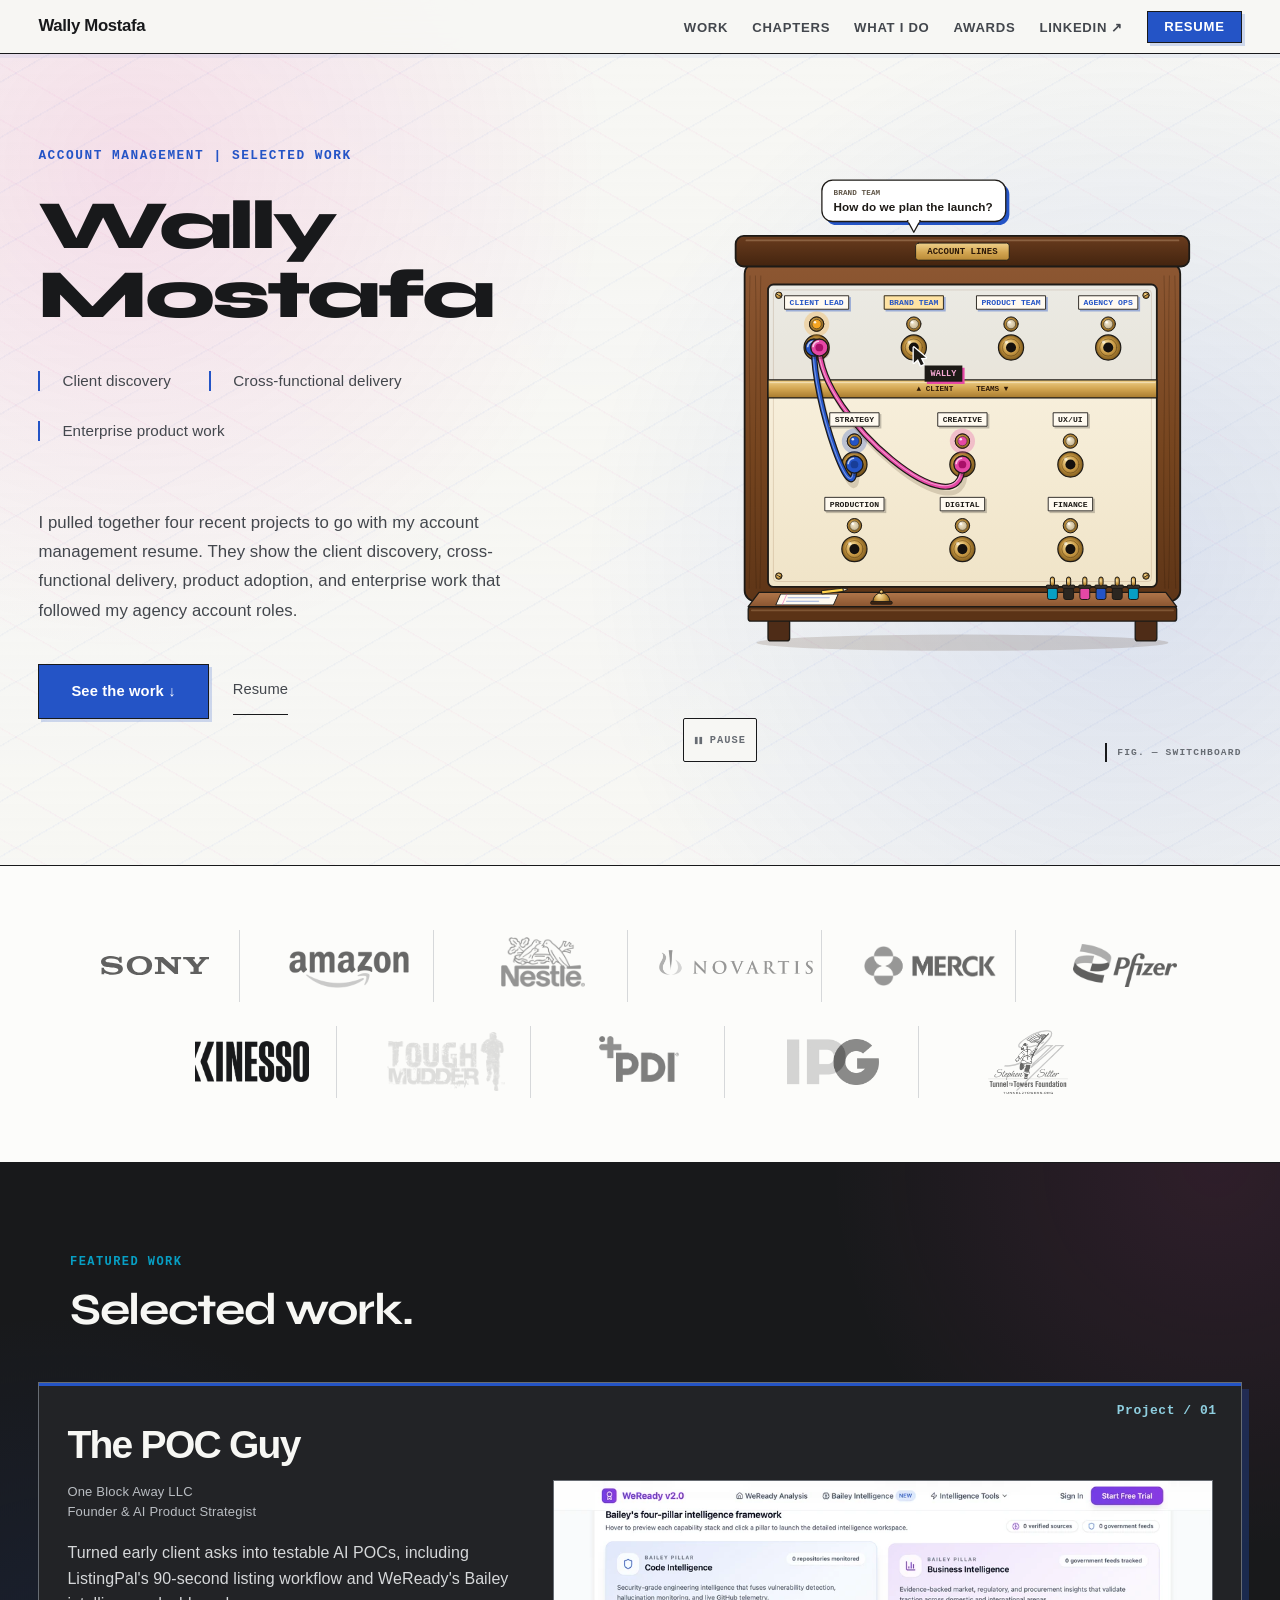
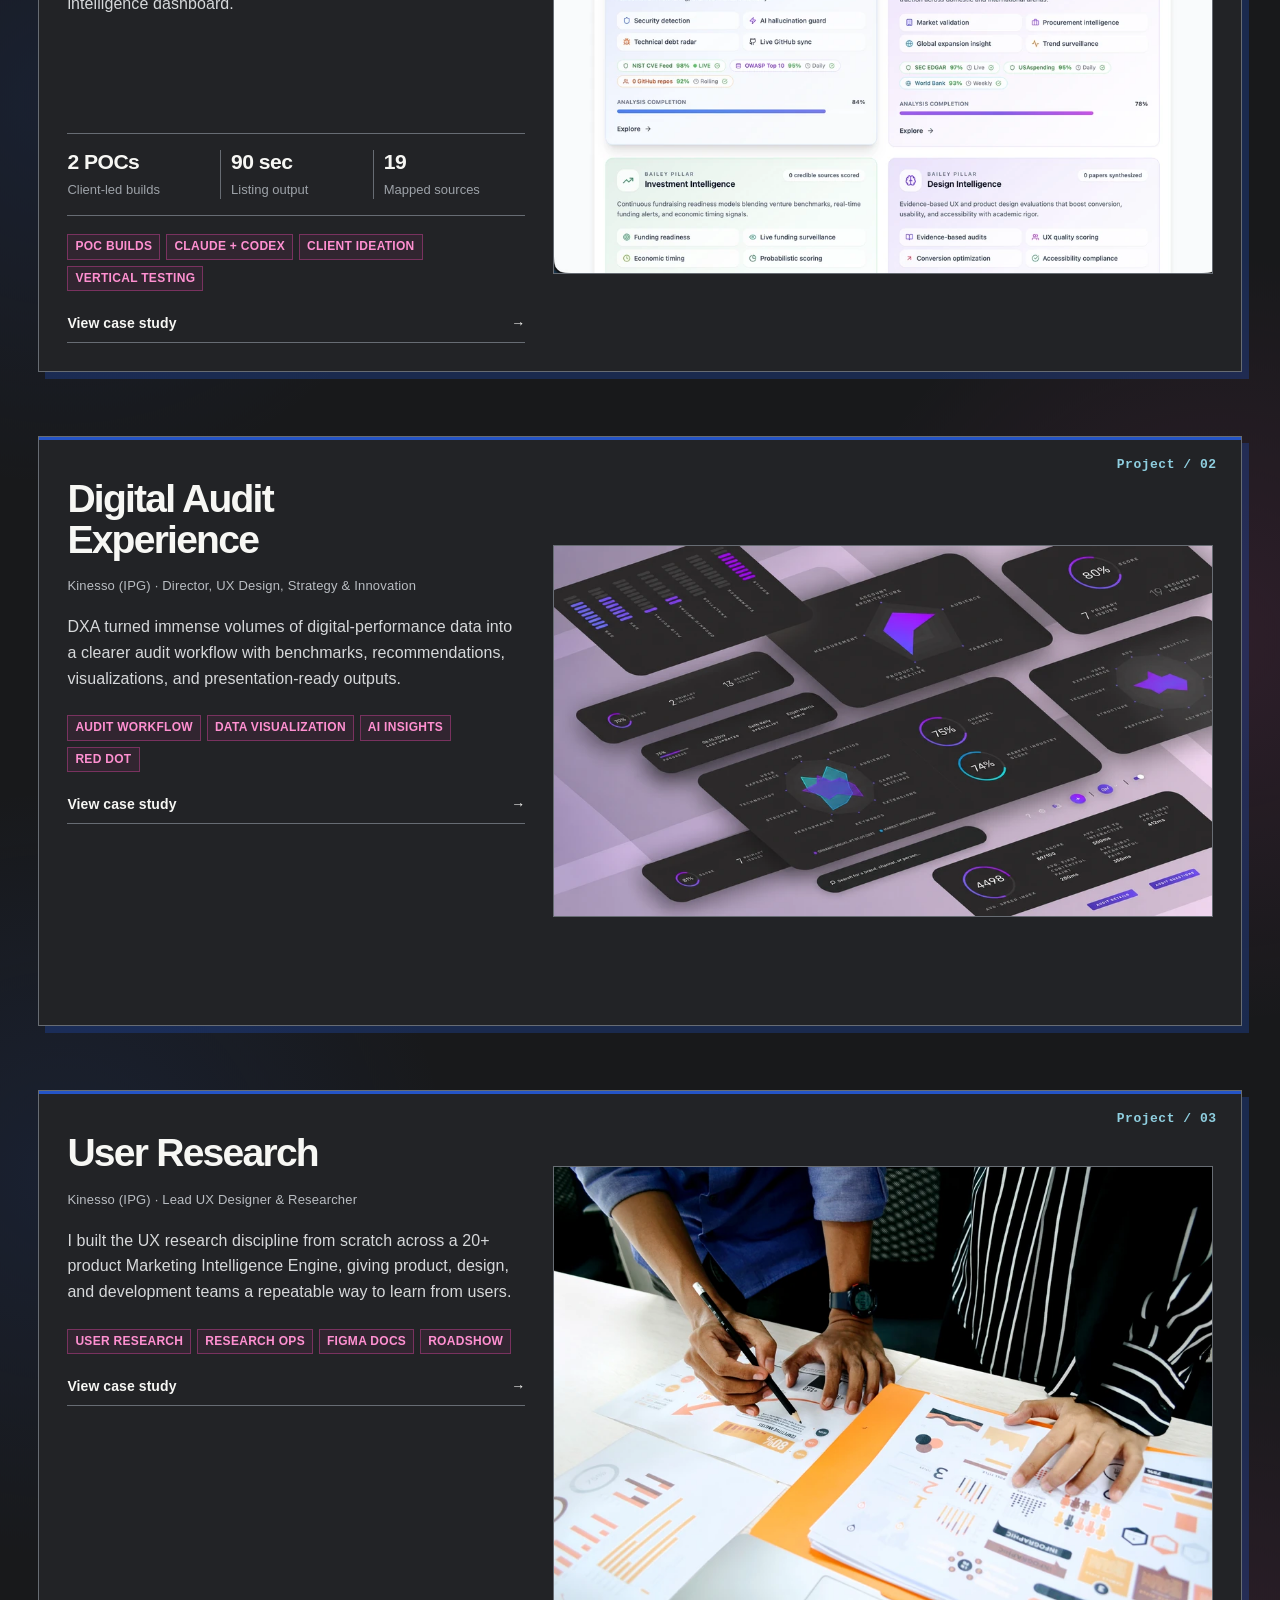
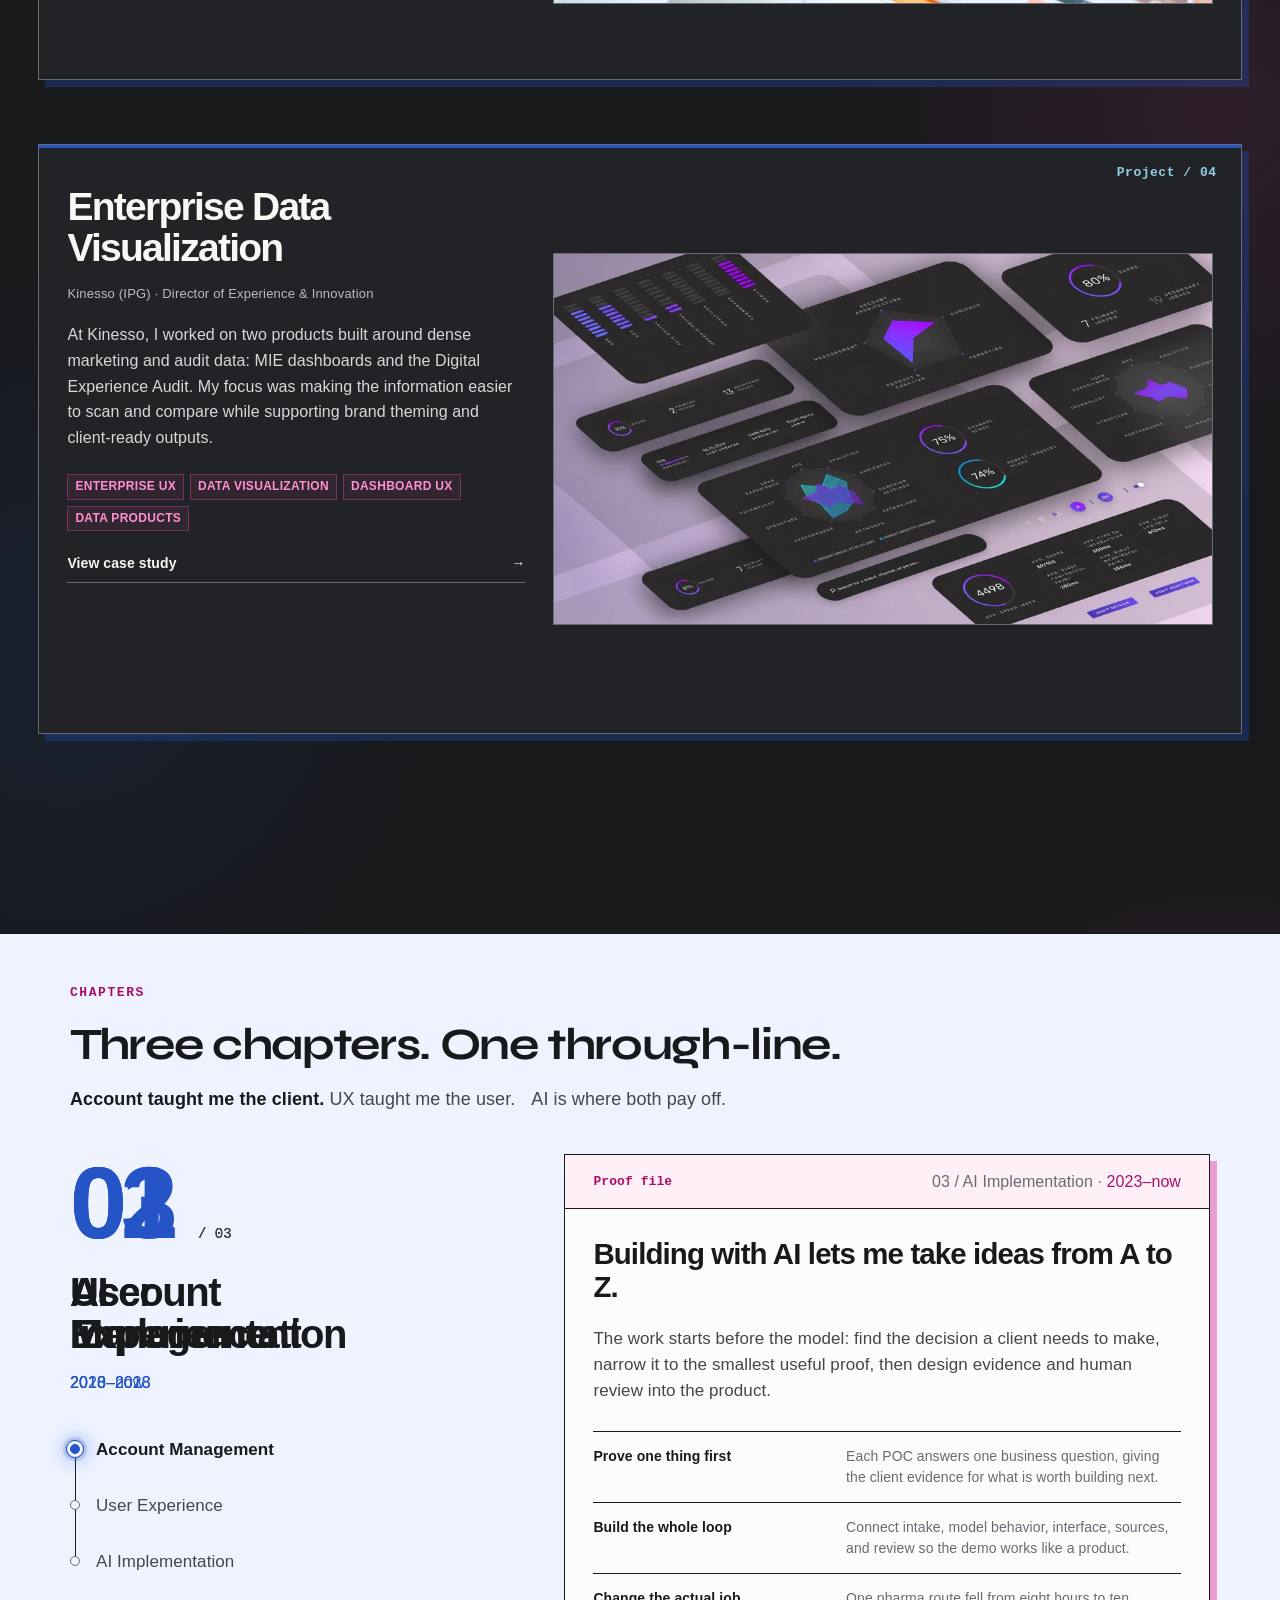
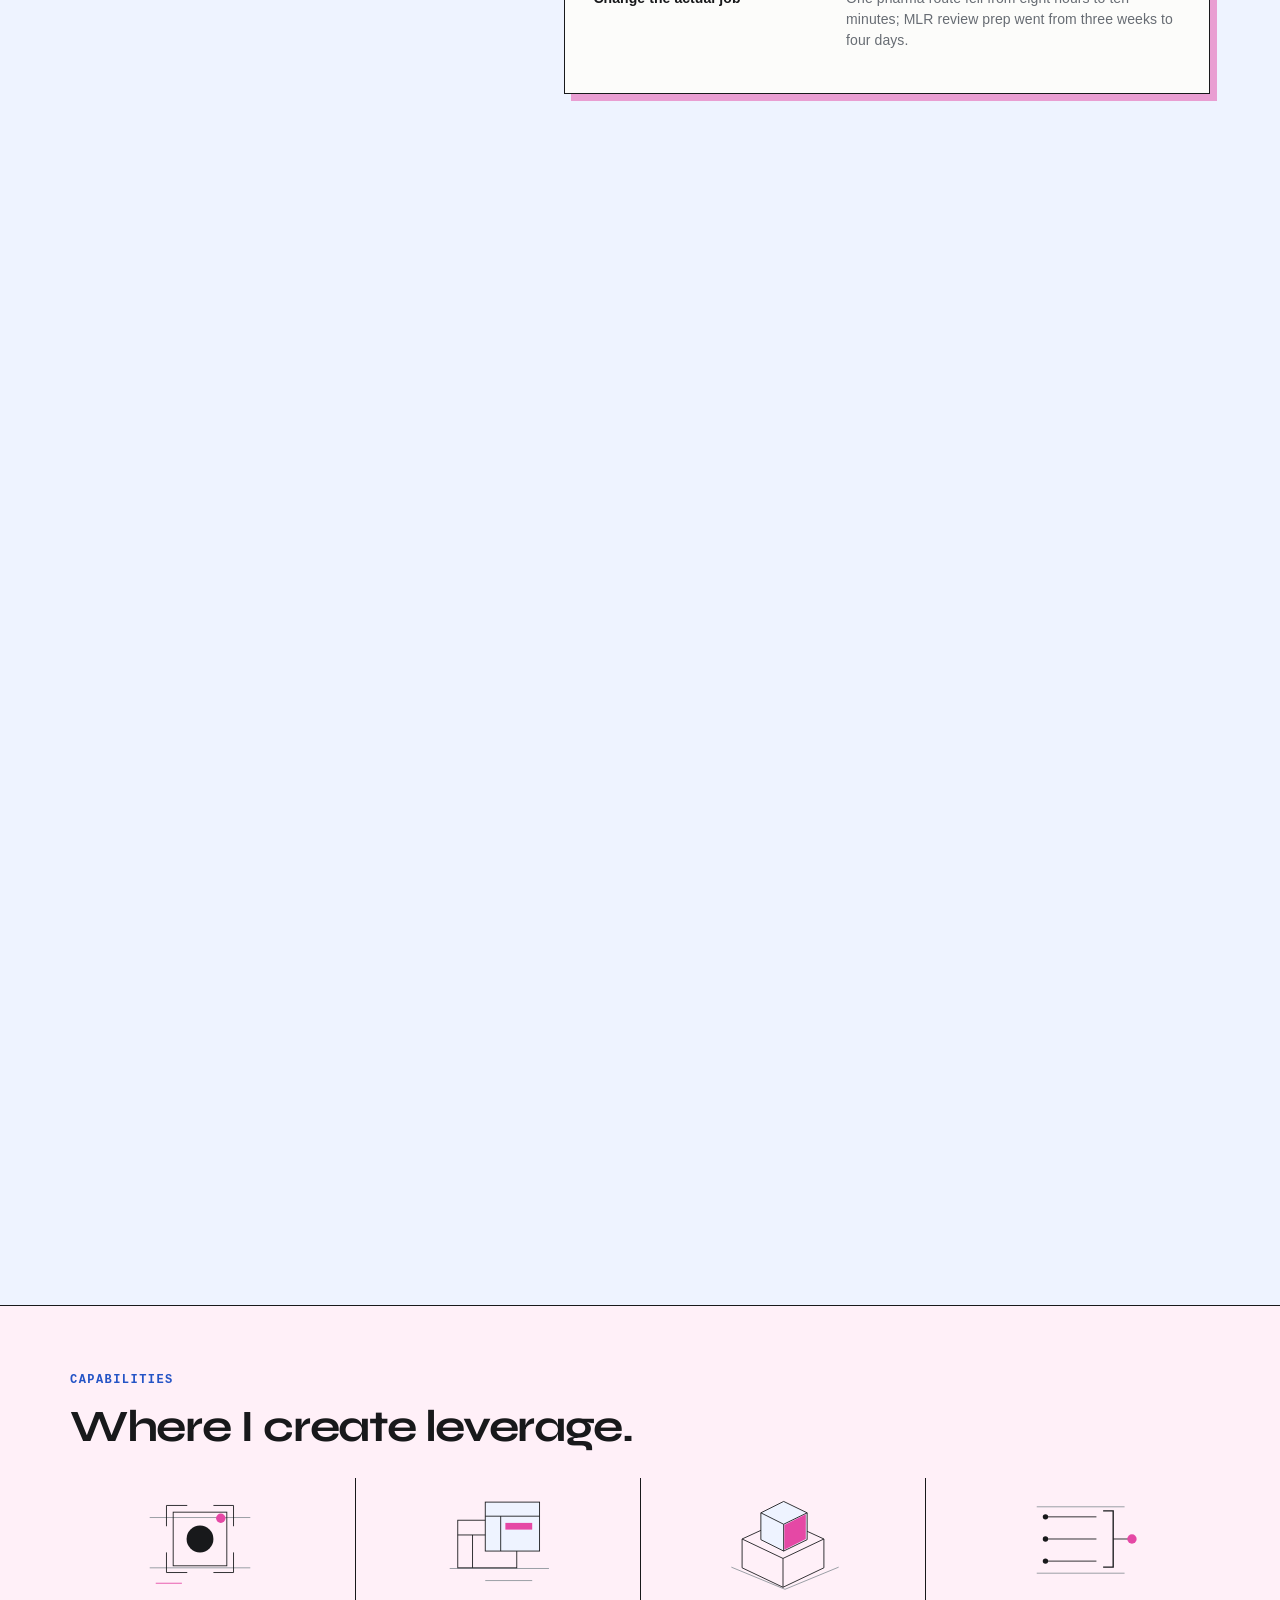
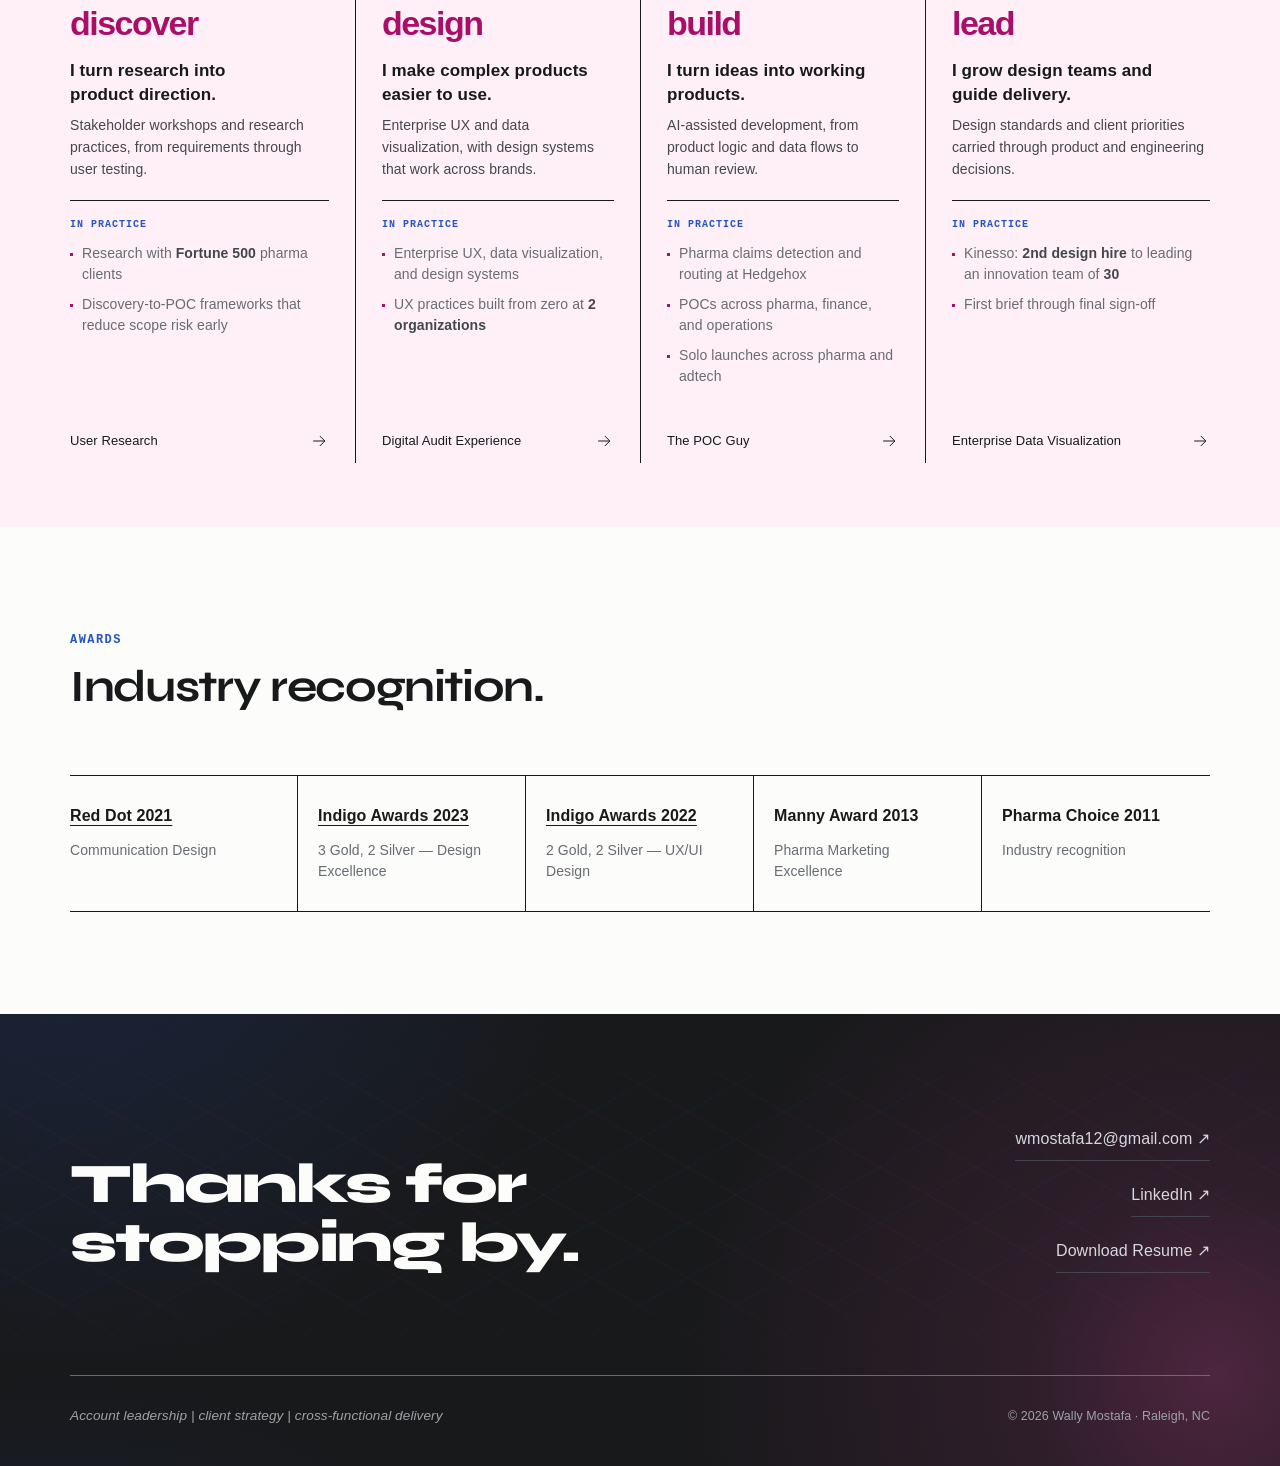
==== commit 8c28fb93: "Publish Account Management switchboard hero" ====
--- a/account-management/index.html
+++ b/account-management/index.html
@@ -1,5 +1,5 @@
 <!DOCTYPE html>
-<html lang="en" class="proof-grid-homepage" data-design-concept="proof-grid">
+<html lang="en" class="proof-grid-homepage switchboard-route" data-design-concept="proof-grid">
 <head>
 <meta charset="UTF-8">
 <meta name="viewport" content="width=device-width, initial-scale=1.0">
@@ -1167,6 +1167,7 @@
 </style>
 <link rel="stylesheet" href="../assets/portfolio-revision/revision.css?v=fd5b1d494d20">
   <link rel="stylesheet" href="design-concept.css" data-design-concept-stylesheet>
+  <link rel="stylesheet" href="../assets/portfolio-revision/hero-switchboard-route.css">
 </head>
 <body>
 
@@ -1189,8 +1190,8 @@
 </nav>
 
 <!-- HERO -->
-<section class="hero">
-  <div class="hero-eyebrow">Account Management | Selected Work</div>
+<section class="hero hero-switchboard-layout">
+  <div class="hero-copy"><div class="hero-eyebrow">Account Management | Selected Work</div>
   <h1>Wally Mostafa</h1>
   <div class="hero-tagline">
     <span>Client discovery</span>
@@ -1203,6 +1204,11 @@
   <div class="hero-cta">
     <a href="#work" class="btn-primary">See the work ↓</a>
     <a href="../output/pdf/Wally-Mostafa-Account-Management-Resume.pdf" class="btn-ghost">Resume</a>
+  </div></div>
+  <div class="hero-machine" id="machine" data-board="general">
+    <canvas role="img" aria-label="A client request comes in; I connect the teams it needs and bring the work back for review."></canvas>
+    <button class="hero-machine-pause" type="button" aria-pressed="false" aria-label="Pause hero animation"><svg viewBox="0 0 10 10" aria-hidden="true"><rect x="1" y="1" width="3" height="8"/><rect x="6" y="1" width="3" height="8"/></svg><span>Pause</span></button>
+    <div class="hero-machine-fig" aria-hidden="true">Fig. — Switchboard</div>
   </div>
 </section>
 
@@ -1624,5 +1630,6 @@
 
 <script src="../assets/vendor/gsap-3.12.5.min.js"></script>
 <script src="../assets/portfolio-revision/revision.js?v=609052b51526"></script>
+<script src="../assets/portfolio-revision/hero-switchboard.js"></script>
 </body>
 </html>
--- a/assets/portfolio-revision/hero-switchboard-route.css
+++ b/assets/portfolio-revision/hero-switchboard-route.css
@@ -0,0 +1,126 @@
+/* Challenger account hero. The switchboard scene stays inside the role hero. */
+.switchboard-route .hero-canvas {
+  display: none;
+}
+
+.proof-grid-homepage .hero.hero-switchboard-layout {
+  max-width: 1320px;
+  min-height: calc(100vh - 56px);
+  display: grid;
+  grid-template-columns: minmax(0, 1.05fr) minmax(0, 1fr);
+  align-items: center;
+  gap: clamp(2rem, 4.5vw, 4.5rem);
+}
+
+.hero-switchboard-layout .hero-copy {
+  min-width: 0;
+}
+
+.hero-switchboard-layout h1 {
+  font-size: clamp(3rem, 5.4vw, 6rem);
+}
+
+.hero-switchboard-layout .hero-tagline {
+  gap: var(--space-m) var(--space-l);
+}
+
+.hero-switchboard-layout .hero-intro {
+  max-width: 50ch;
+}
+
+.hero-machine {
+  position: relative;
+  width: 100%;
+  height: clamp(520px, 74vh, 660px);
+  min-width: 0;
+  isolation: isolate;
+  opacity: 0;
+  transform: translateY(16px);
+  animation: fadeUp 0.8s 0.7s ease-out forwards;
+}
+
+.hero-machine canvas {
+  position: absolute;
+  inset: 0;
+  display: block;
+  width: 100%;
+  height: 100%;
+}
+
+.hero-machine-pause {
+  position: absolute;
+  left: 0;
+  bottom: 0;
+  display: inline-flex;
+  align-items: center;
+  justify-content: center;
+  gap: 7px;
+  min-width: 72px;
+  min-height: 44px;
+  padding: 10px;
+  border: 1px solid var(--rule);
+  border-radius: 2px;
+  background: var(--surface);
+  color: var(--ink-muted);
+  cursor: pointer;
+  font: 700 0.65rem/1 var(--font-mono, var(--font-body));
+  letter-spacing: 0.1em;
+  text-transform: uppercase;
+}
+
+.hero-machine-pause:hover,
+.hero-machine-pause:focus-visible {
+  color: var(--ink);
+  border-color: var(--ink);
+  outline: 2px solid var(--accent);
+  outline-offset: 3px;
+}
+
+.hero-machine-pause svg {
+  width: 9px;
+  height: 9px;
+  fill: currentColor;
+}
+
+.hero-machine-pause[hidden] {
+  display: none;
+}
+
+.hero-machine-fig {
+  position: absolute;
+  right: 0;
+  bottom: 0;
+  padding: 5px 0 5px 10px;
+  border-left: 2px solid var(--ink);
+  color: var(--ink-muted);
+  font: 700 0.6rem/1 var(--font-mono, var(--font-body));
+  letter-spacing: 0.12em;
+  text-transform: uppercase;
+}
+
+@media (max-width: 900px) {
+  .proof-grid-homepage .hero.hero-switchboard-layout {
+    grid-template-columns: 1fr;
+    min-height: 0;
+  }
+
+  .hero-machine {
+    max-width: 640px;
+    height: 560px;
+    justify-self: center;
+  }
+}
+
+@media (max-width: 520px) {
+  .hero-machine {
+    height: 380px;
+  }
+}
+
+@media (prefers-reduced-motion: reduce) {
+  .hero-machine {
+    animation: none;
+    opacity: 1;
+    transform: none;
+  }
+}
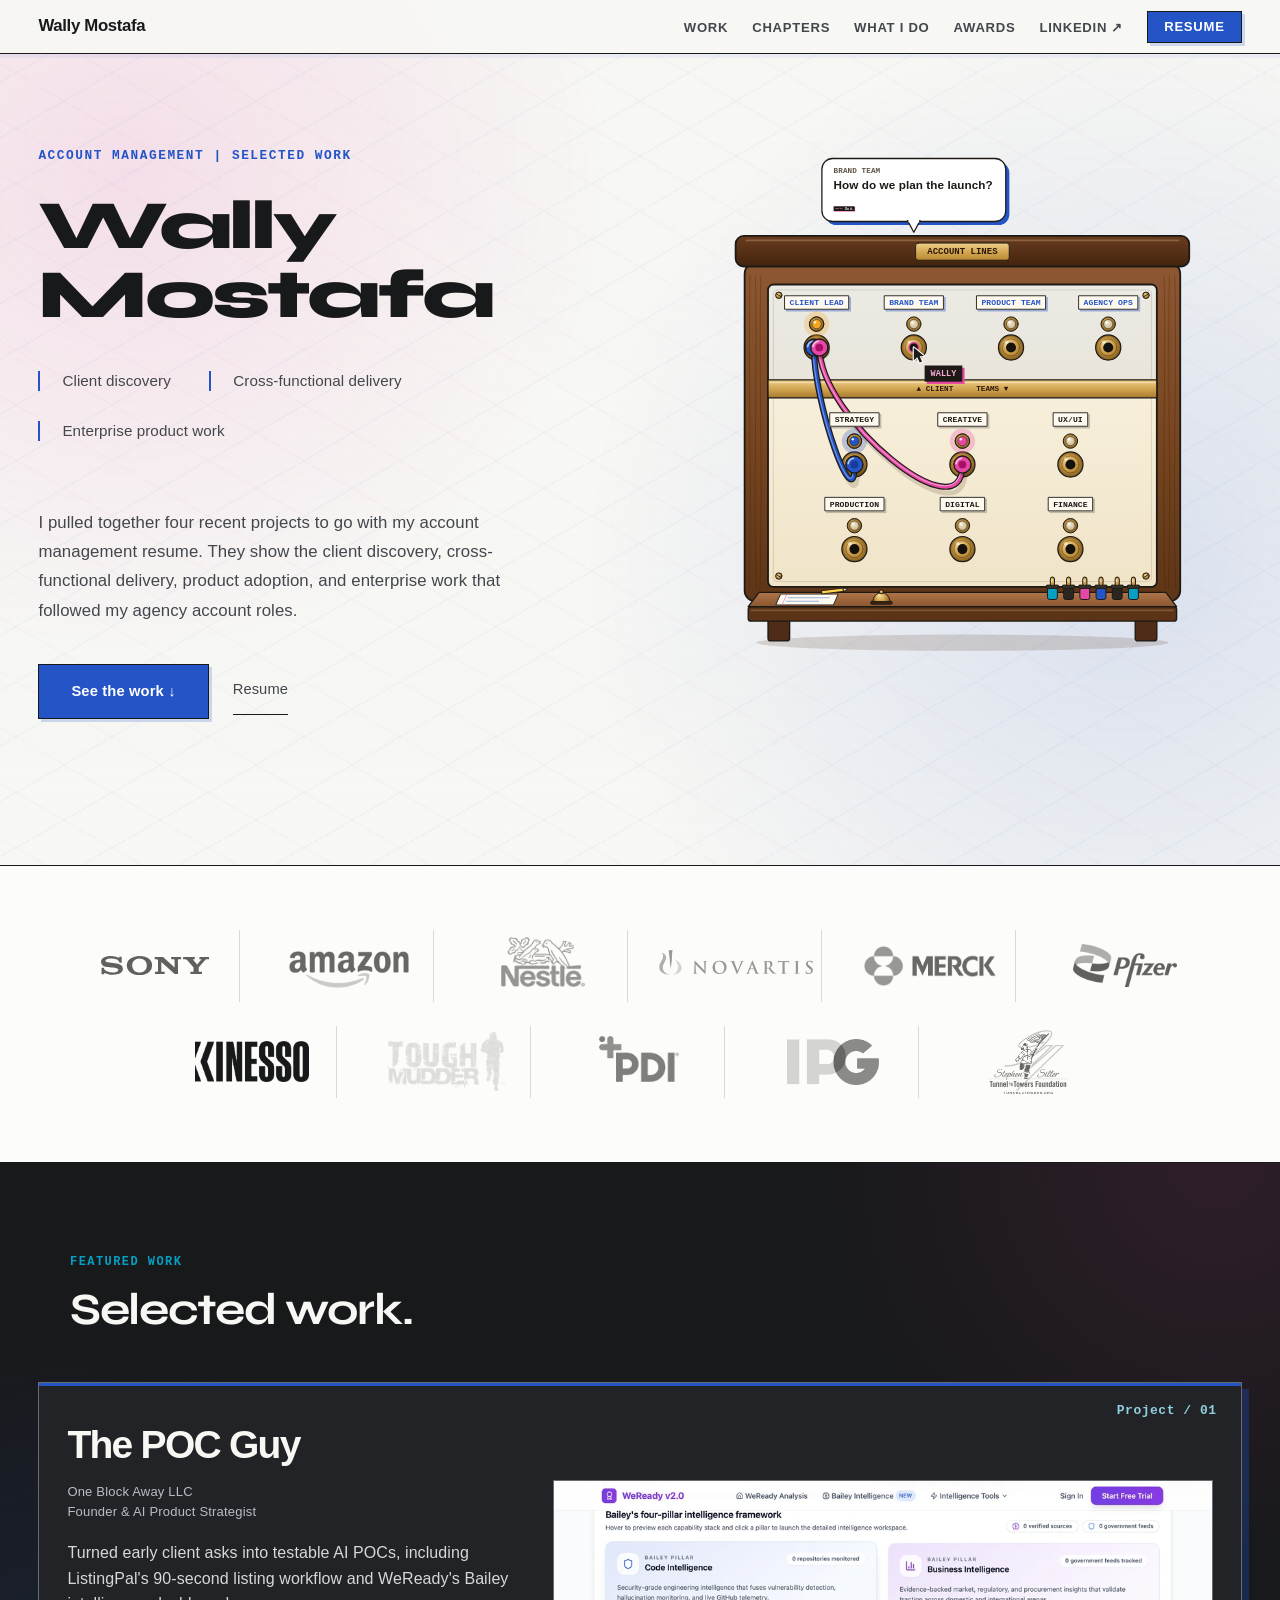
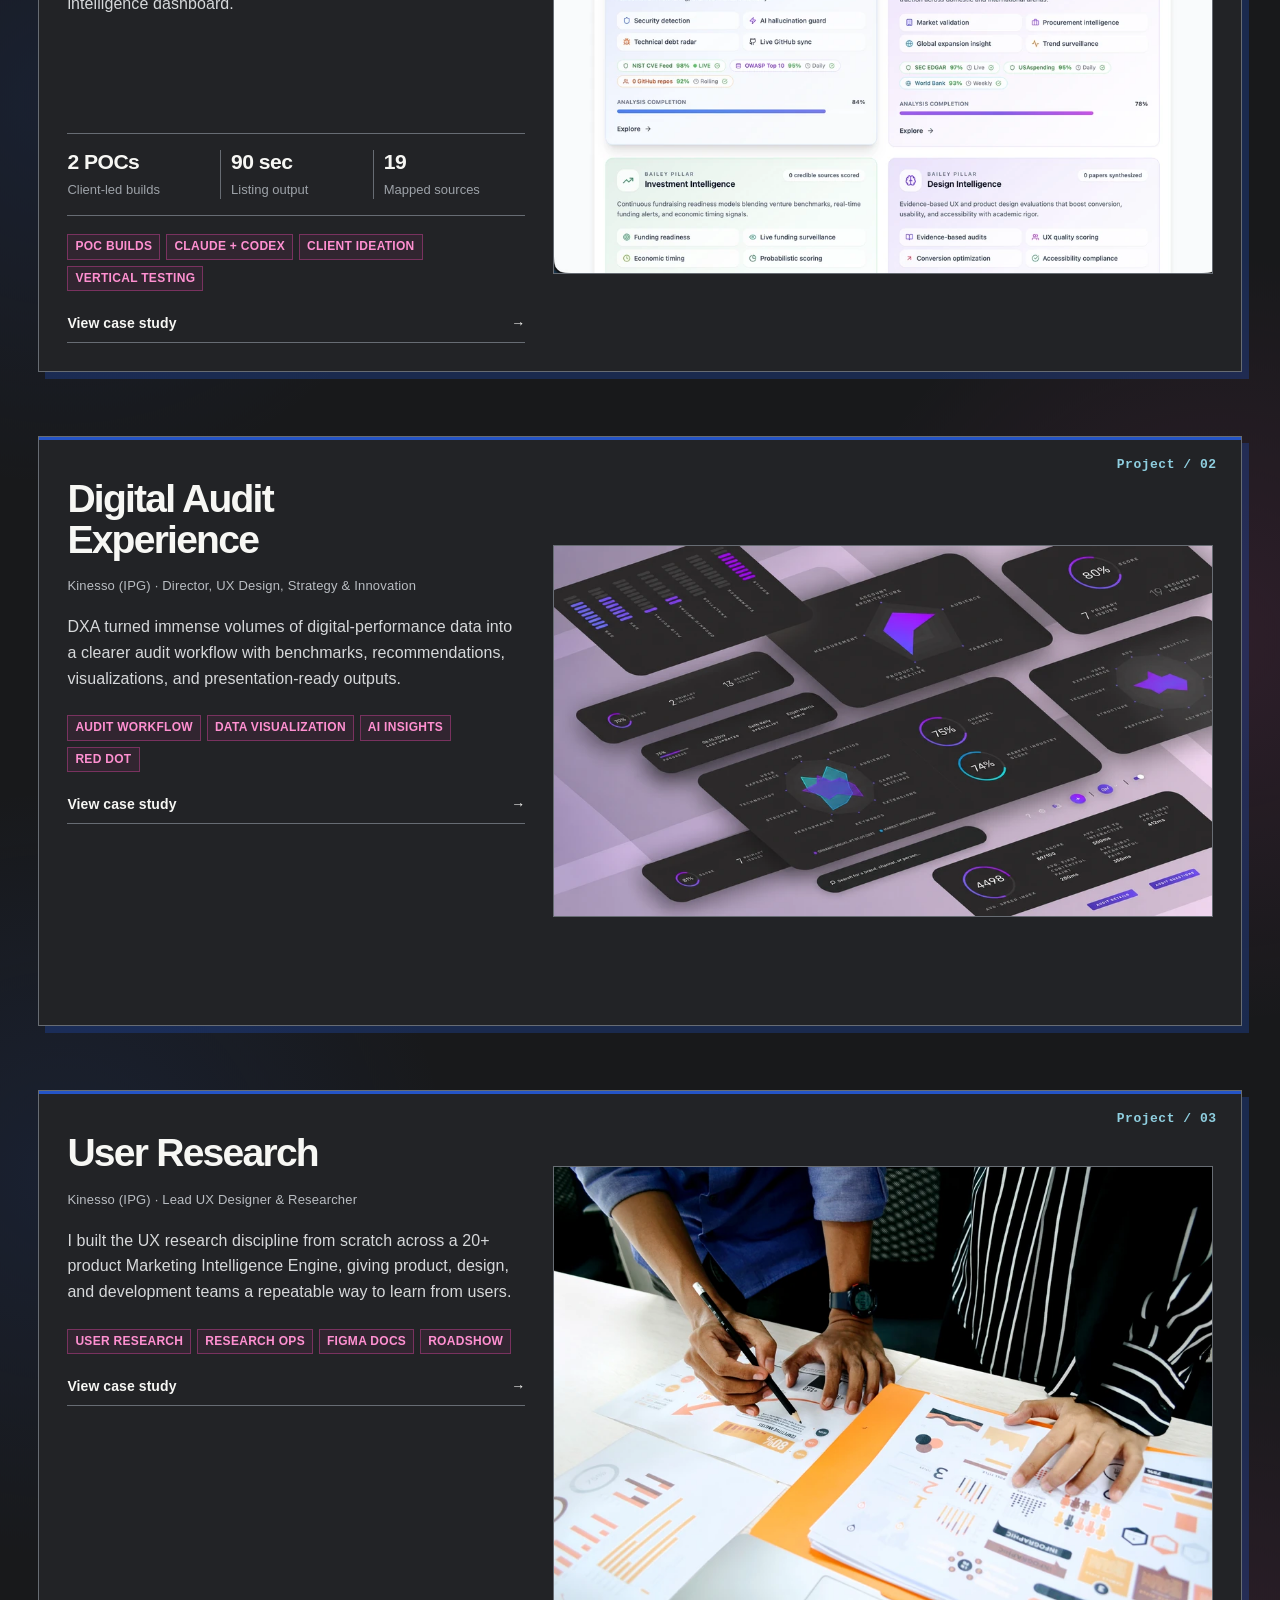
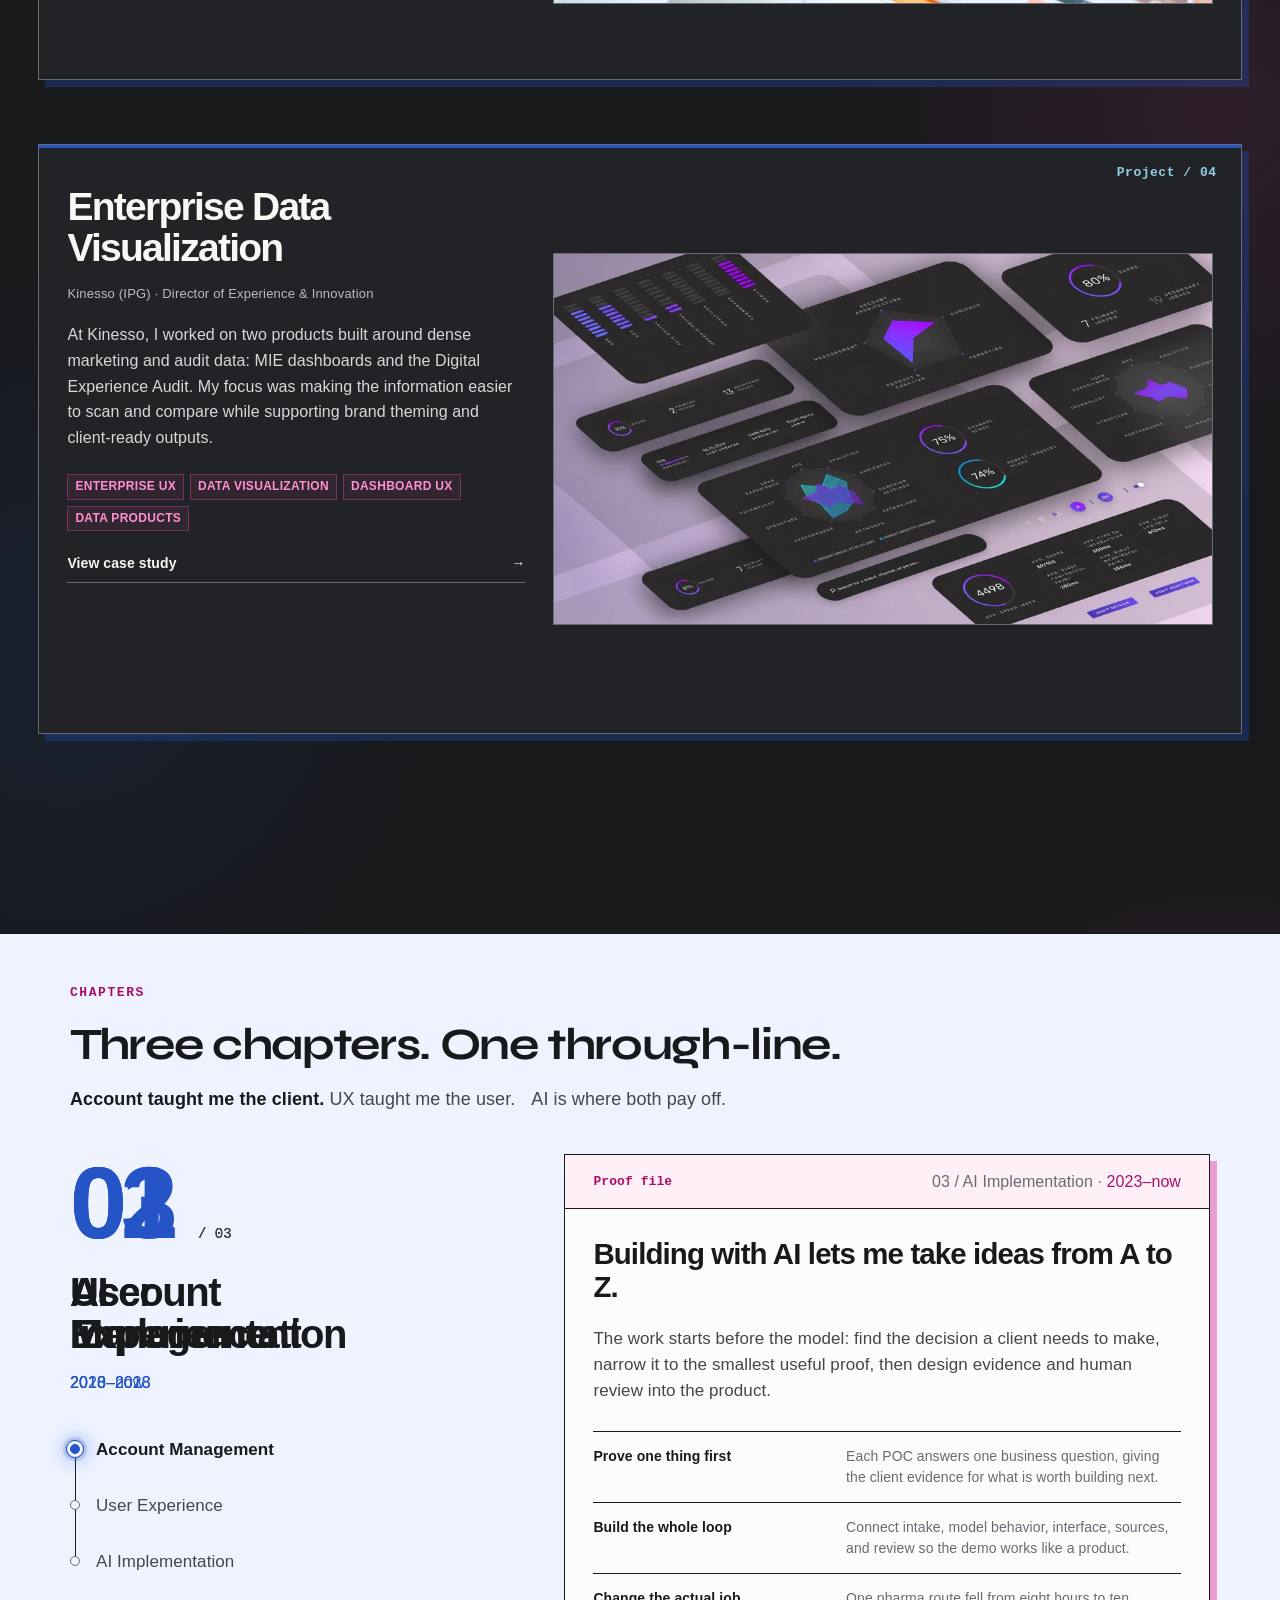
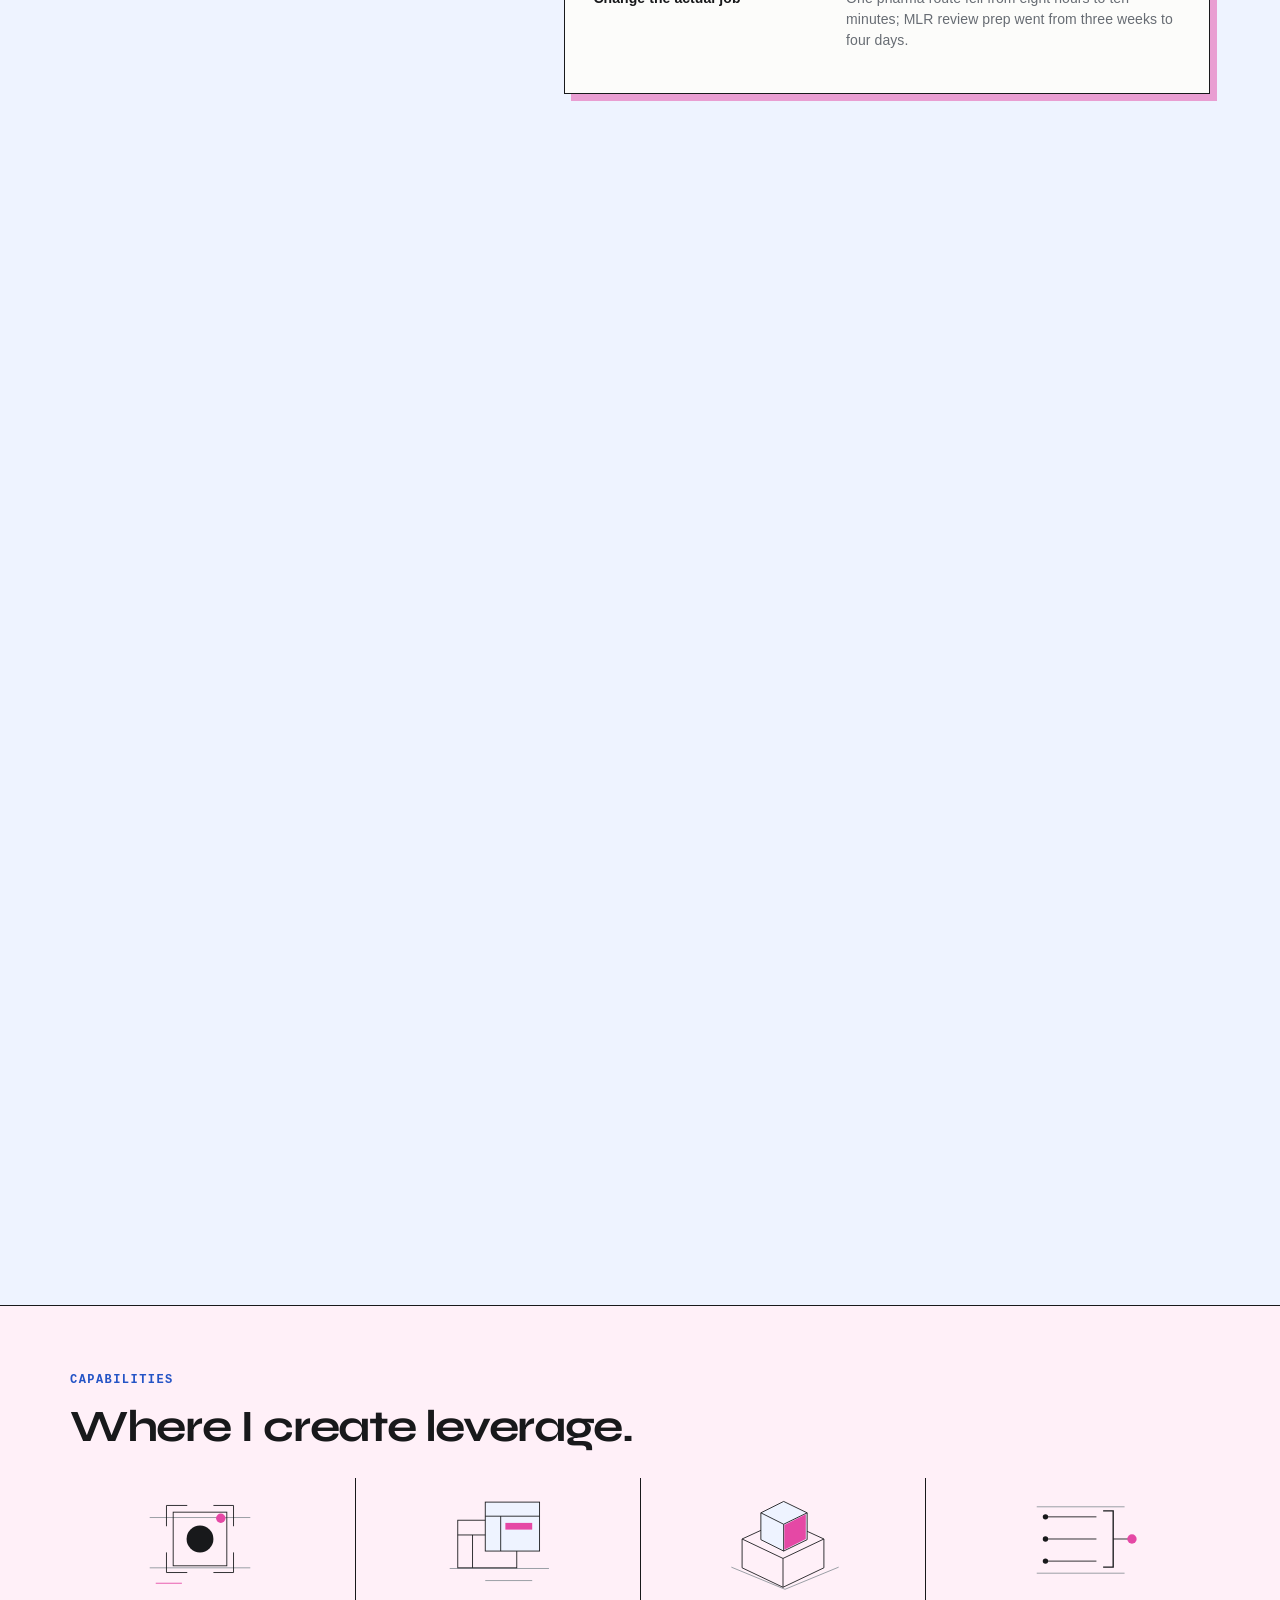
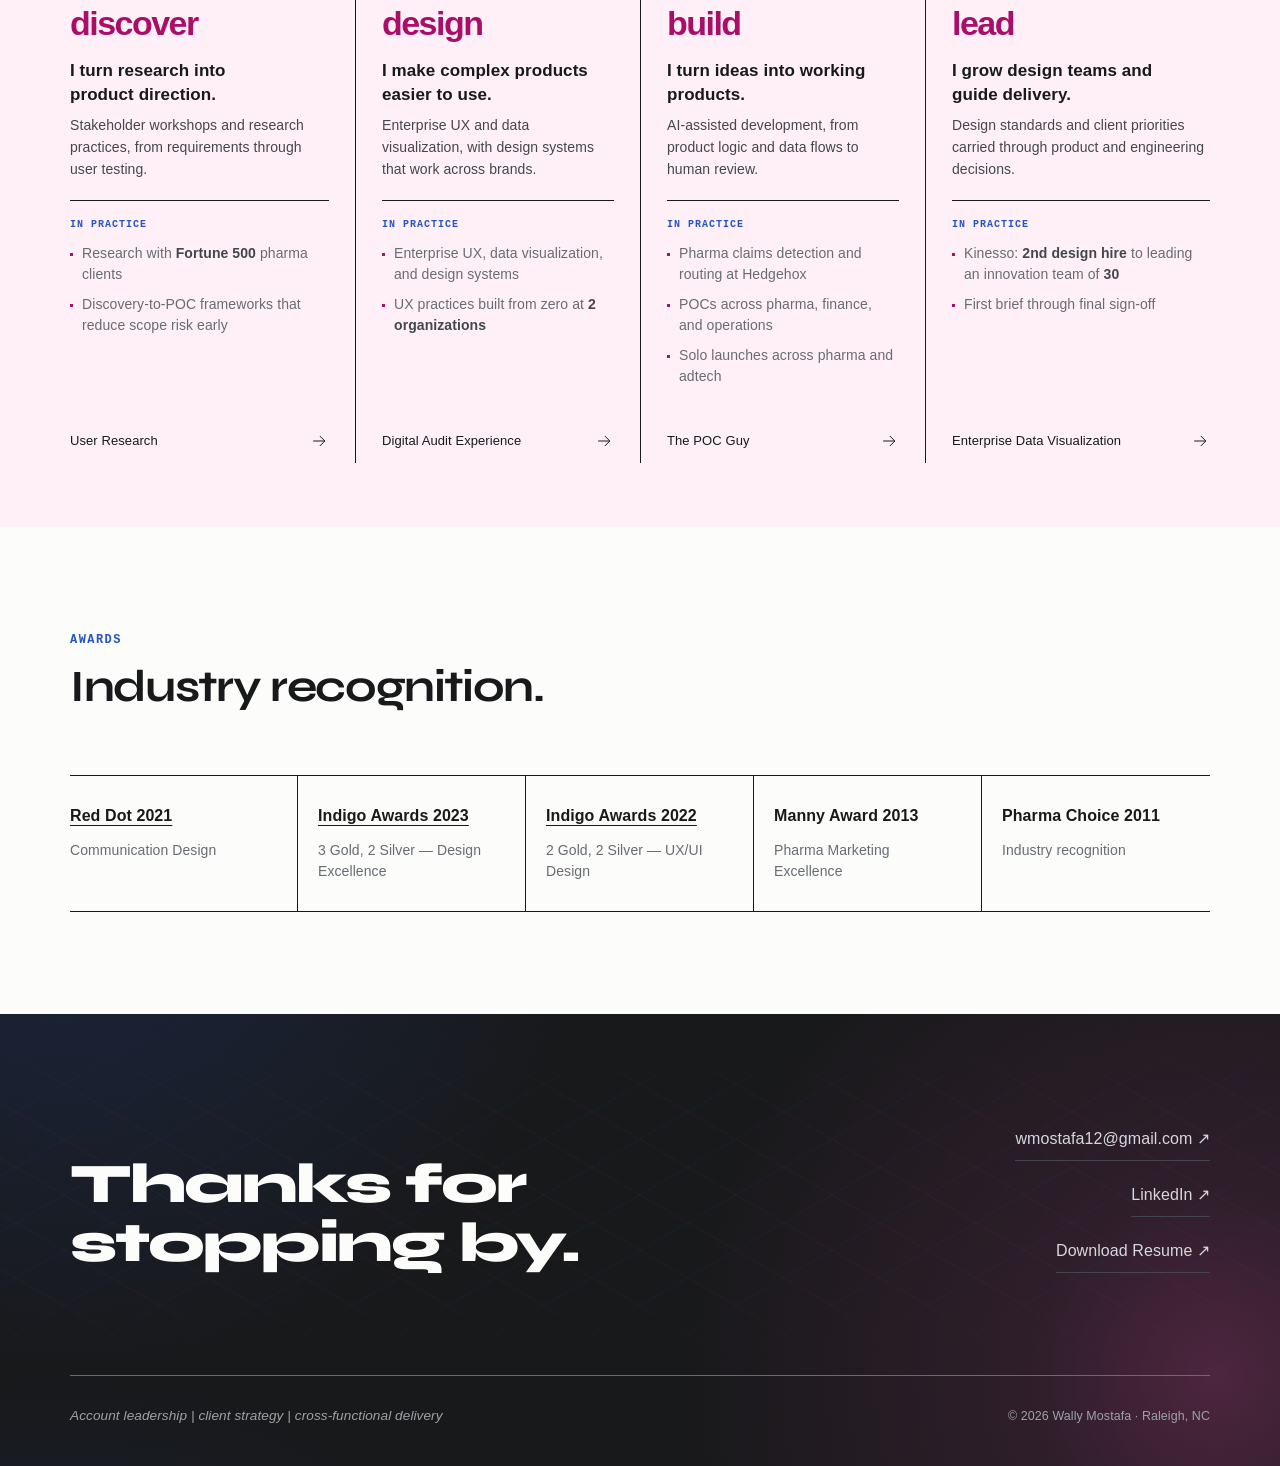
==== commit e7946350: "Publish account hero without control and figure label" ====
--- a/account-management/index.html
+++ b/account-management/index.html
@@ -1207,8 +1207,6 @@
   </div></div>
   <div class="hero-machine" id="machine" data-board="general">
     <canvas role="img" aria-label="A client request comes in; I connect the teams it needs and bring the work back for review."></canvas>
-    <button class="hero-machine-pause" type="button" aria-pressed="false" aria-label="Pause hero animation"><svg viewBox="0 0 10 10" aria-hidden="true"><rect x="1" y="1" width="3" height="8"/><rect x="6" y="1" width="3" height="8"/></svg><span>Pause</span></button>
-    <div class="hero-machine-fig" aria-hidden="true">Fig. — Switchboard</div>
   </div>
 </section>
 
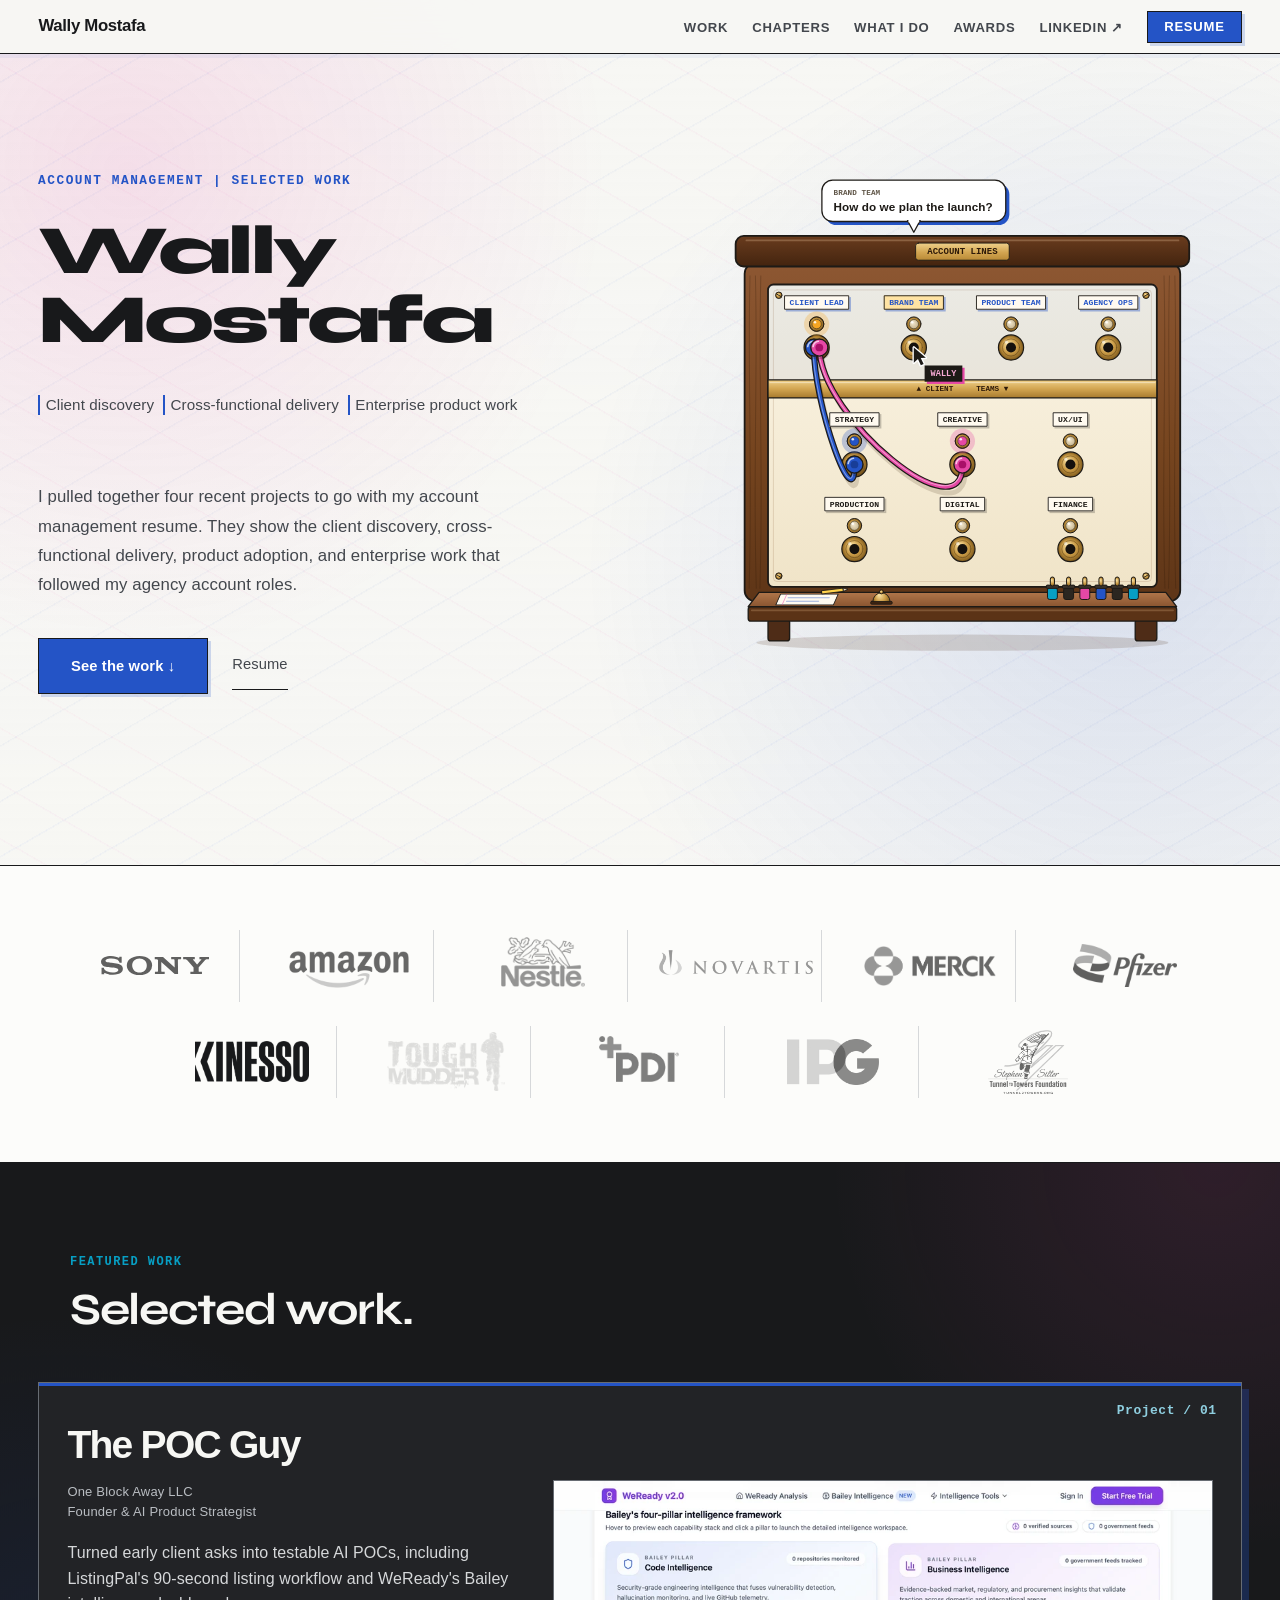
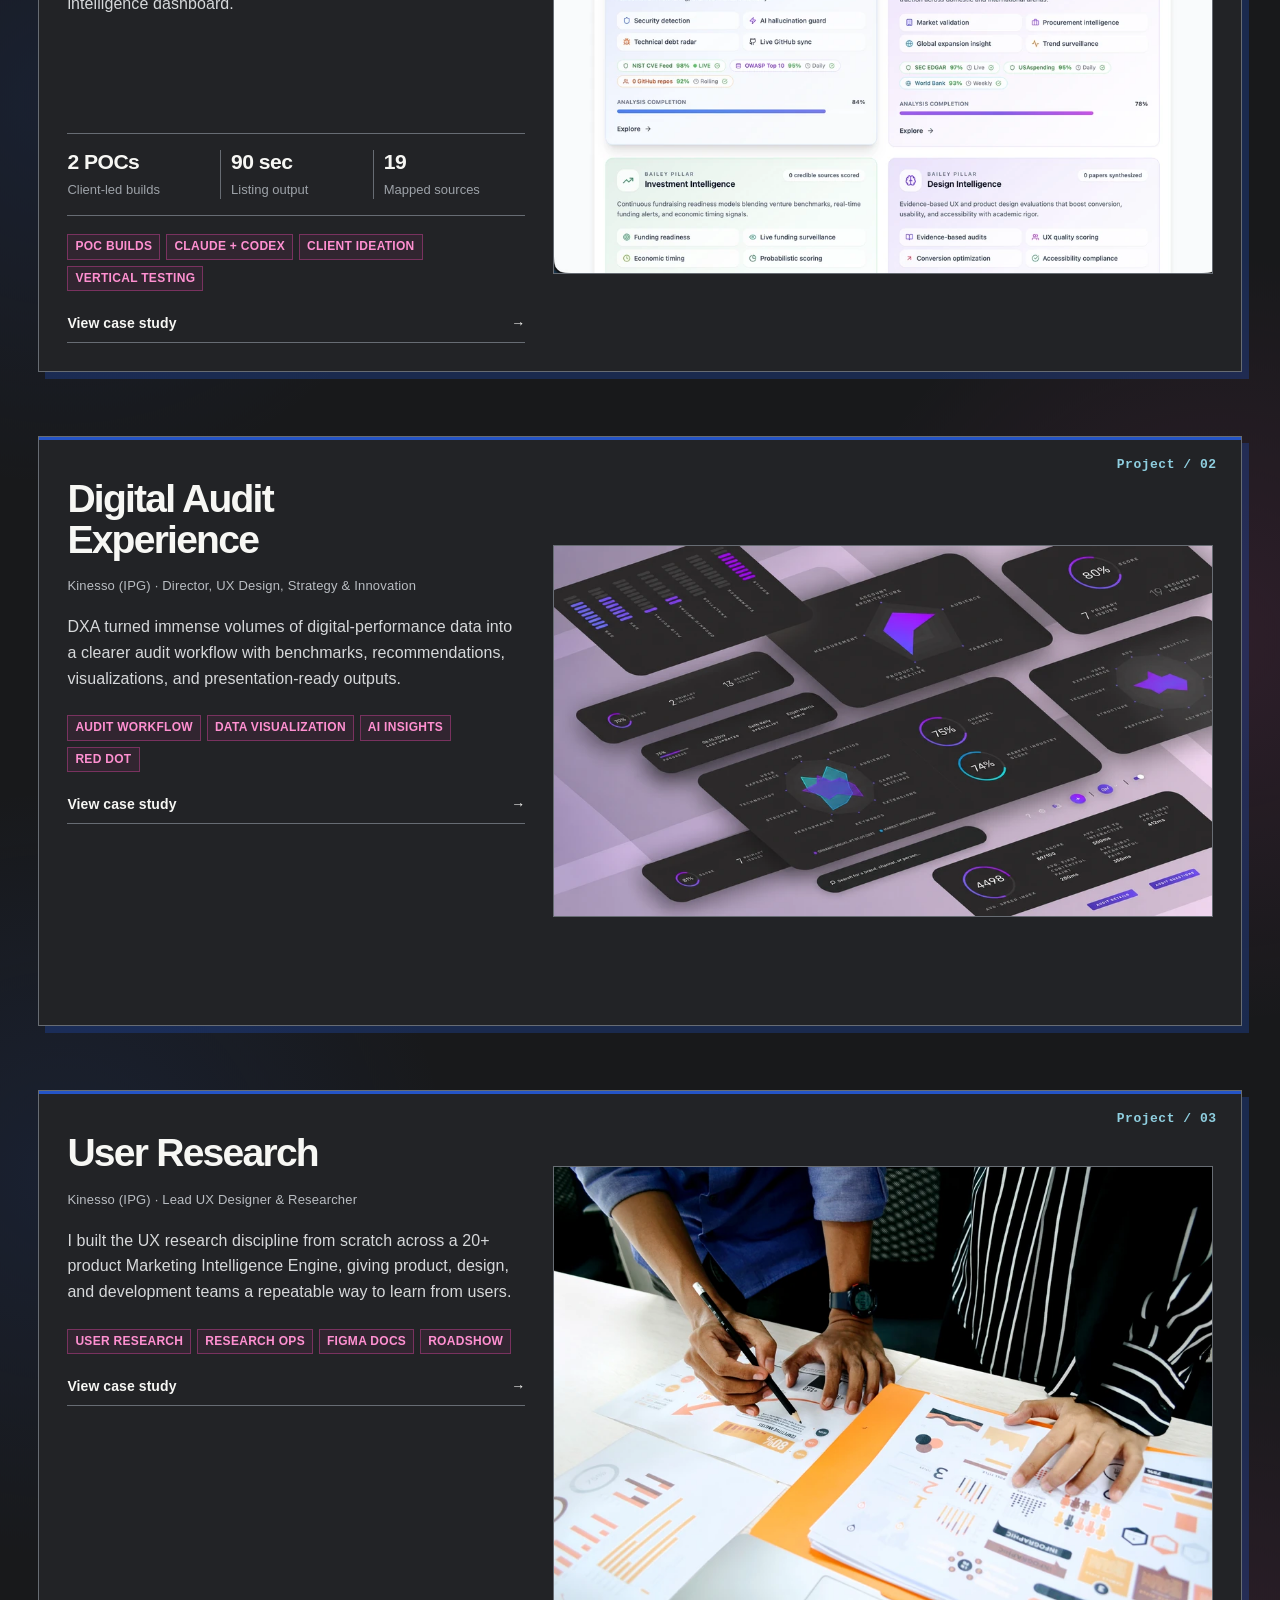
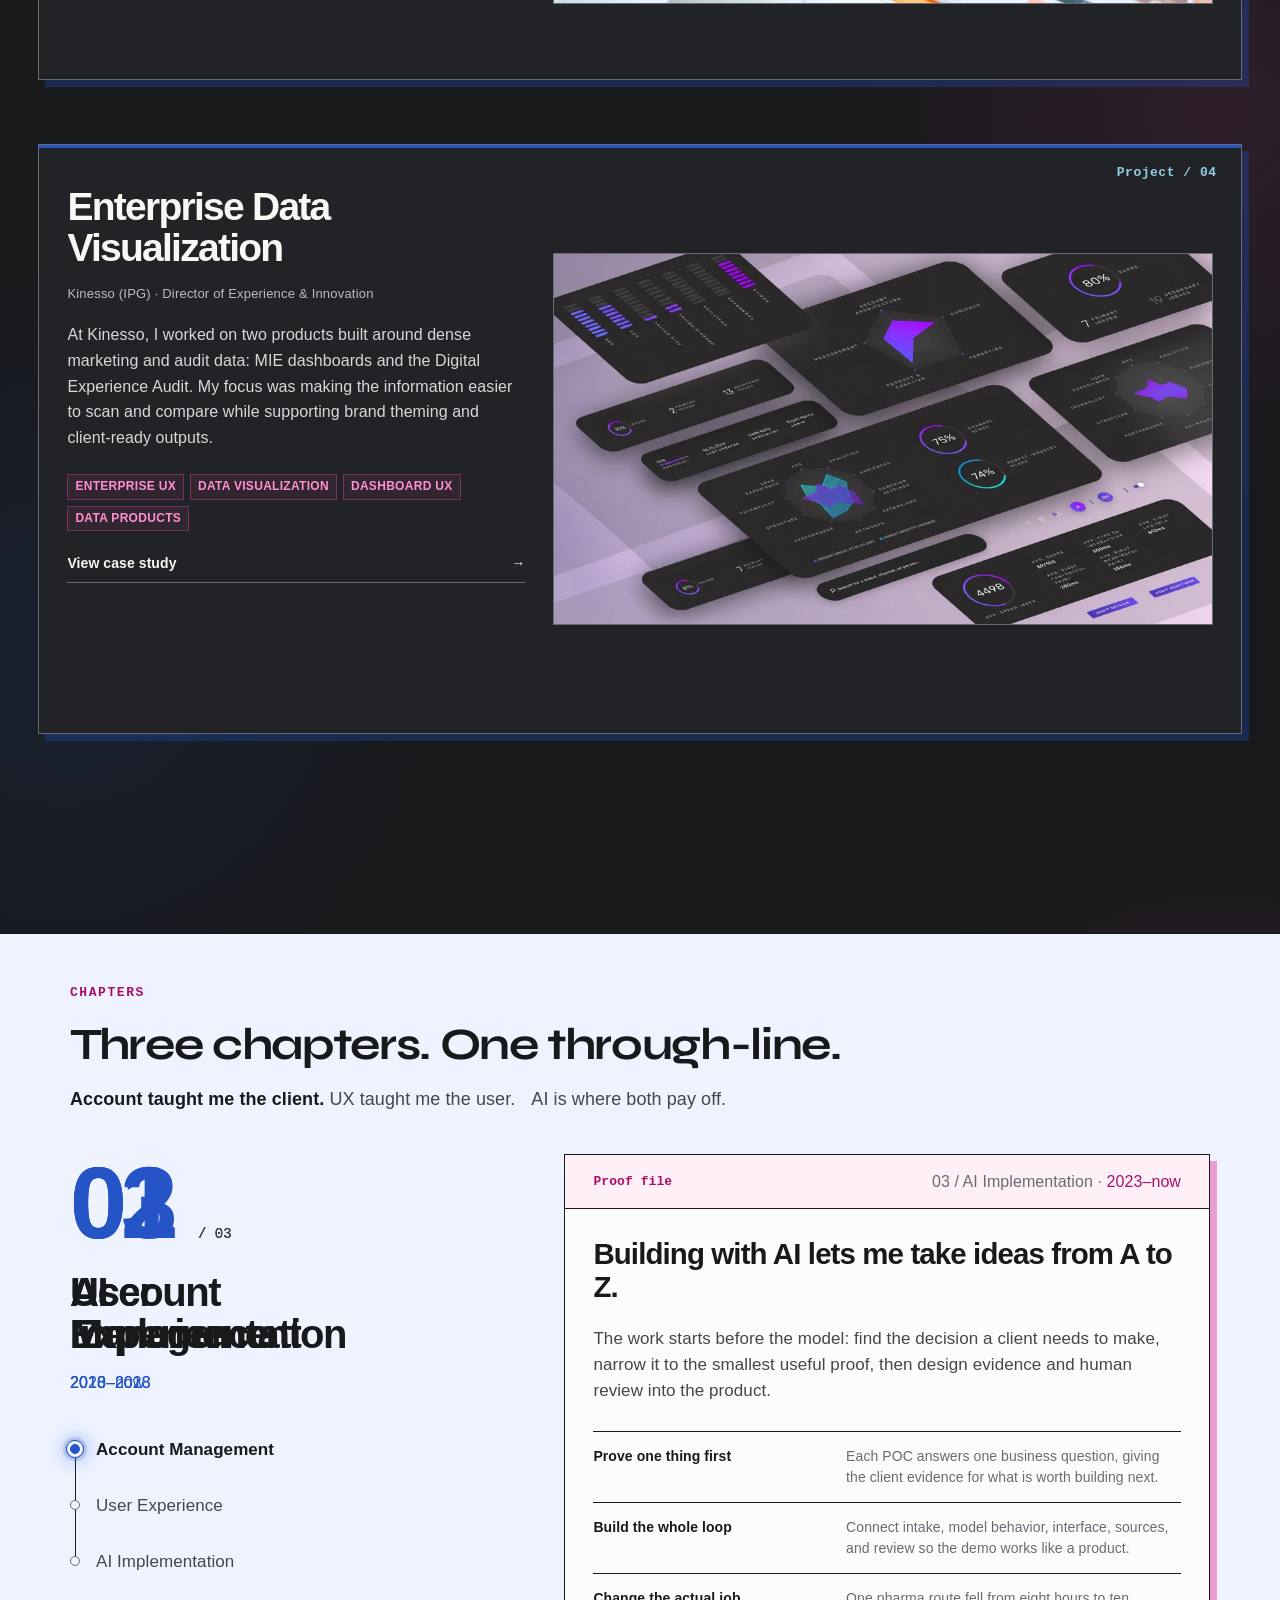
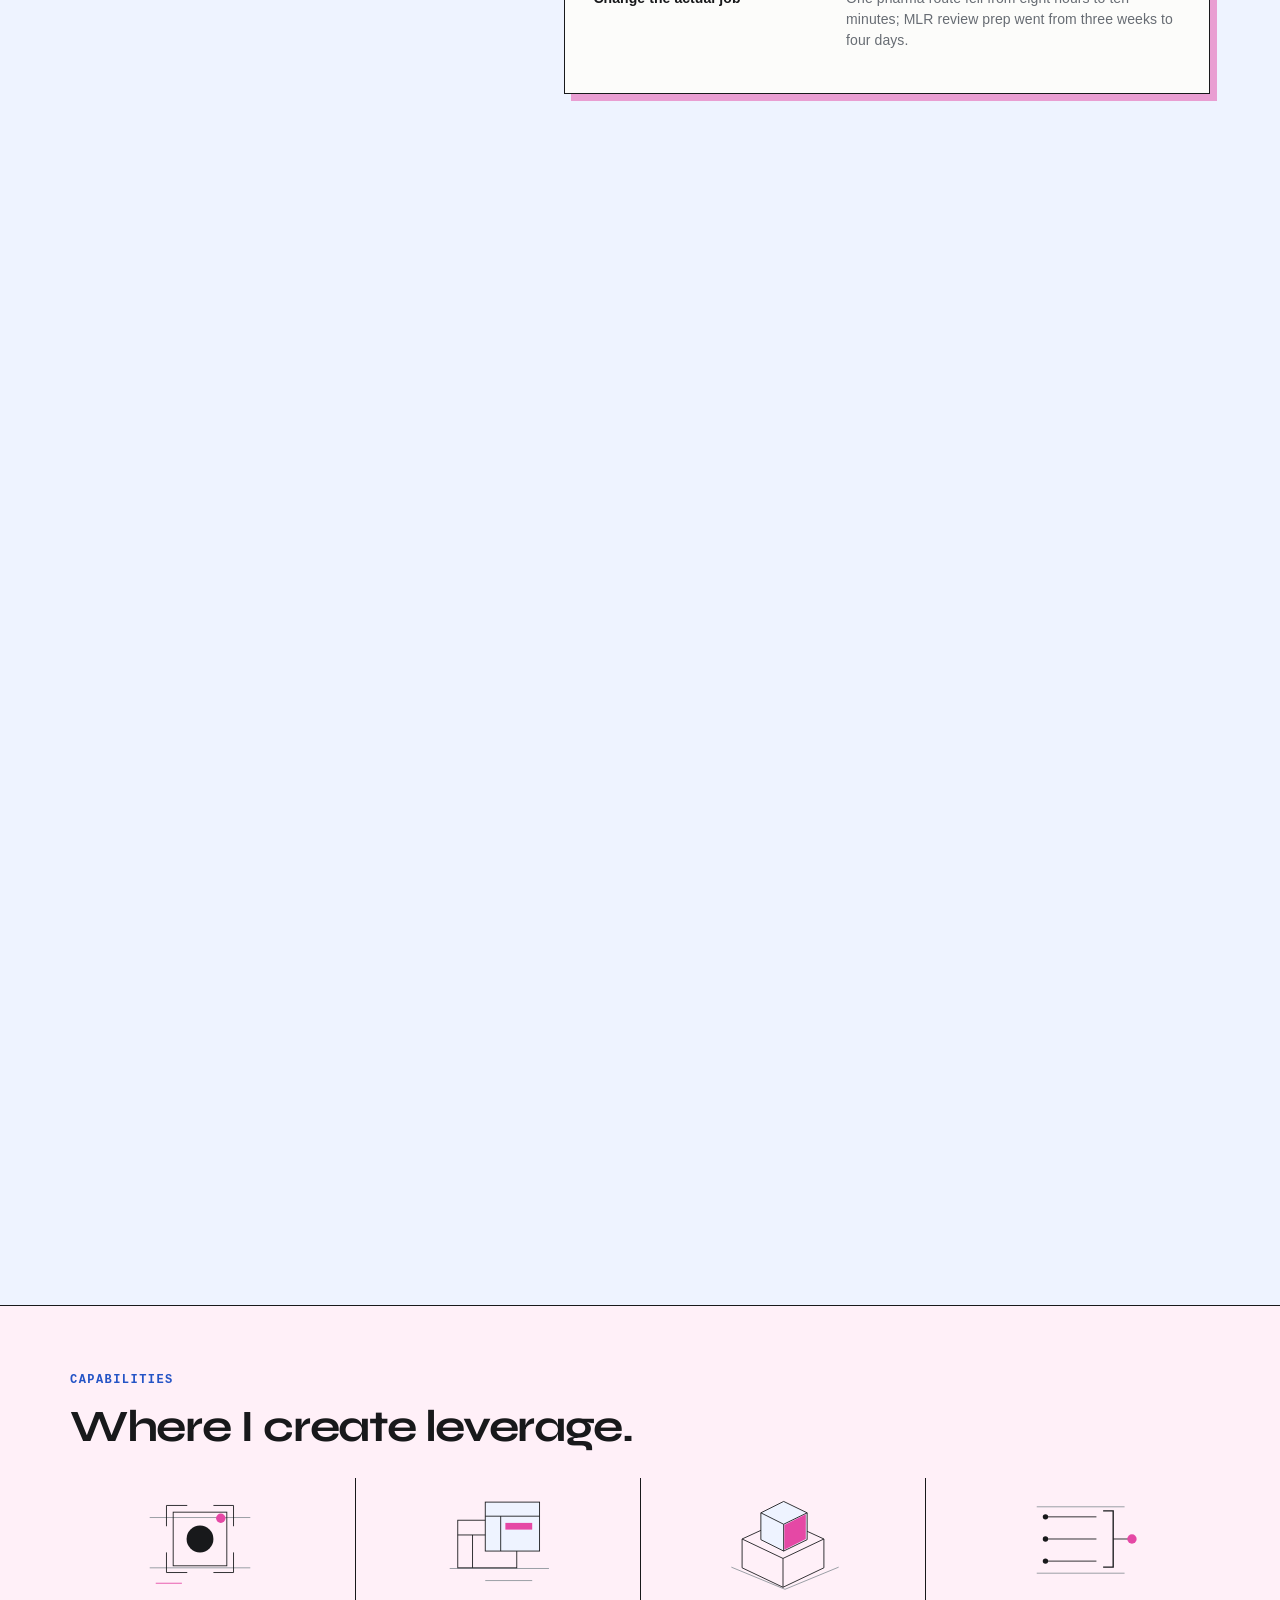
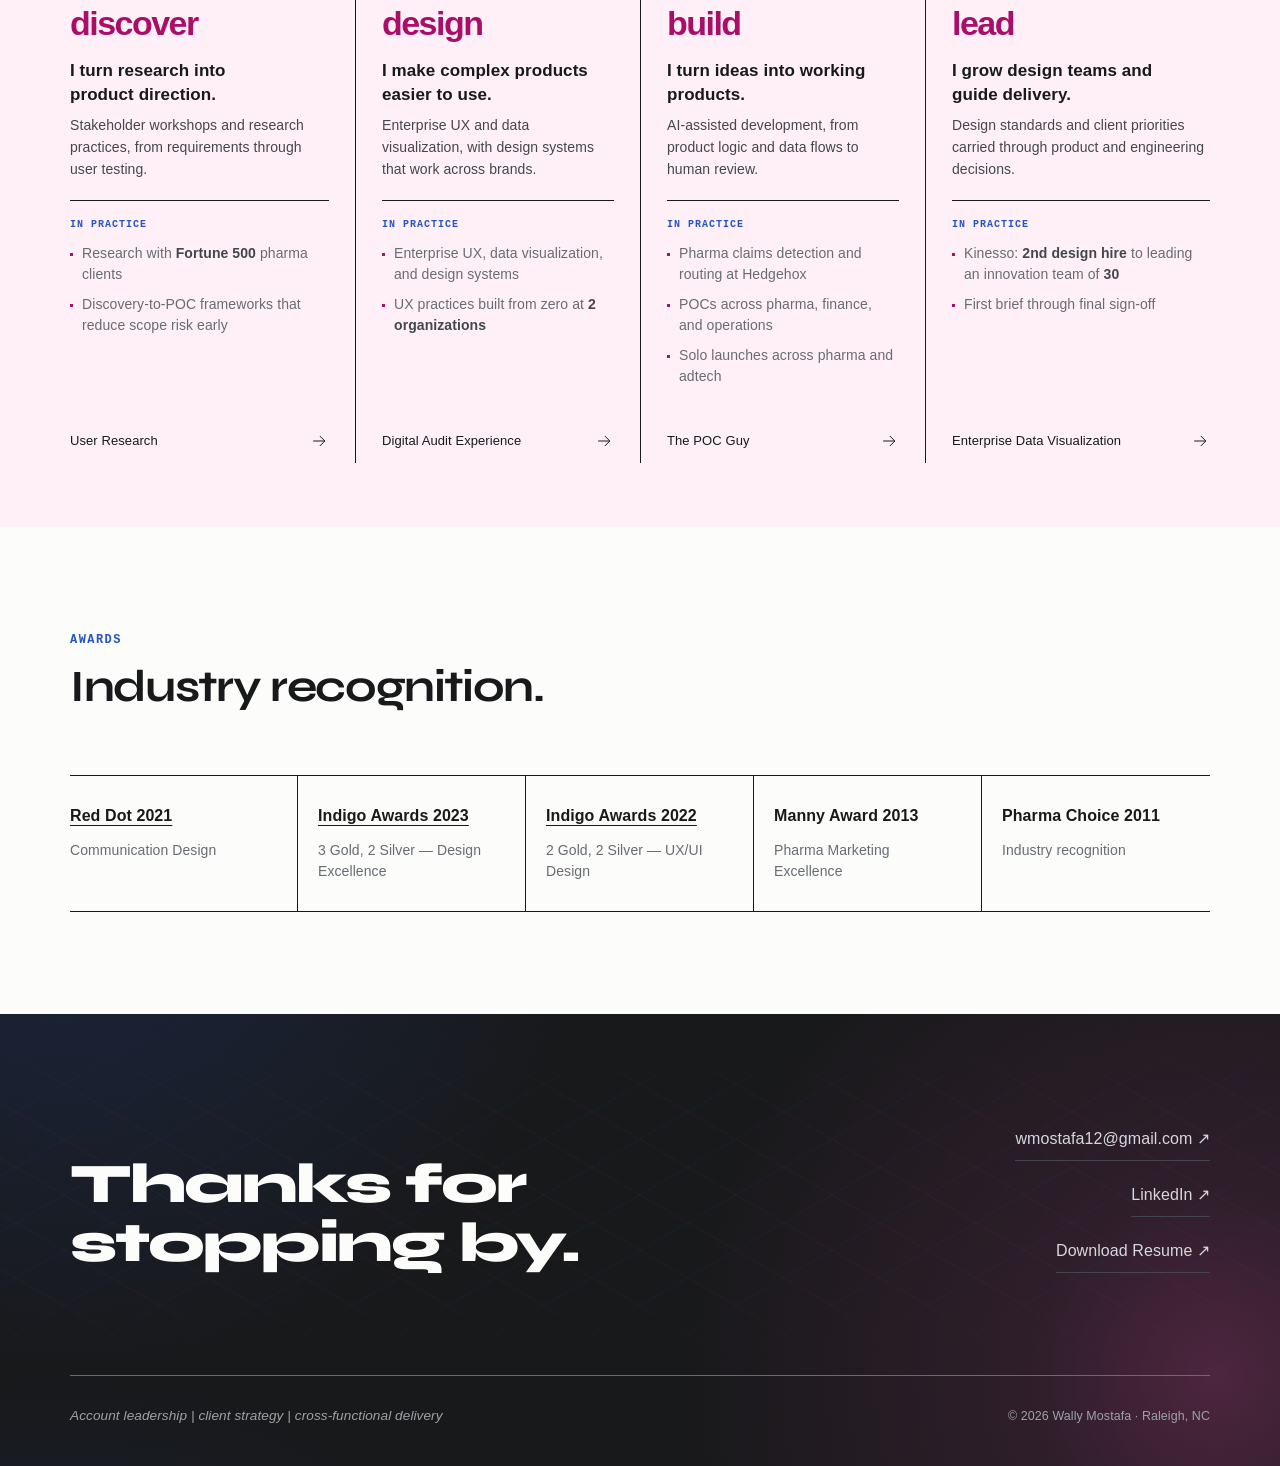
==== commit fd698e44: "Publish compact account portfolio hero labels" ====
--- a/account-management/index.html
+++ b/account-management/index.html
@@ -1,5 +1,5 @@
 <!DOCTYPE html>
-<html lang="en" class="proof-grid-homepage switchboard-route" data-design-concept="proof-grid">
+<html lang="en" class="proof-grid-homepage switchboard-route account-management-route" data-design-concept="proof-grid">
 <head>
 <meta charset="UTF-8">
 <meta name="viewport" content="width=device-width, initial-scale=1.0">
--- a/assets/portfolio-revision/hero-switchboard-route.css
+++ b/assets/portfolio-revision/hero-switchboard-route.css
@@ -22,6 +22,23 @@
 
 .hero-switchboard-layout .hero-tagline {
   gap: var(--space-m) var(--space-l);
+}
+
+.account-management-route .hero-switchboard-layout .hero-copy {
+  container-type: inline-size;
+}
+
+.account-management-route .hero-switchboard-layout .hero-tagline {
+  flex-direction: row;
+  flex-wrap: nowrap;
+  gap: clamp(0.25rem, 1.5cqw, 0.625rem);
+}
+
+.account-management-route .hero-switchboard-layout .hero-tagline span {
+  flex: 0 0 auto;
+  padding-left: clamp(0.25rem, 1.3cqw, 0.5rem);
+  font-size: clamp(0.5rem, 3cqw, 0.95rem);
+  white-space: nowrap;
 }
 
 .hero-switchboard-layout .hero-intro {
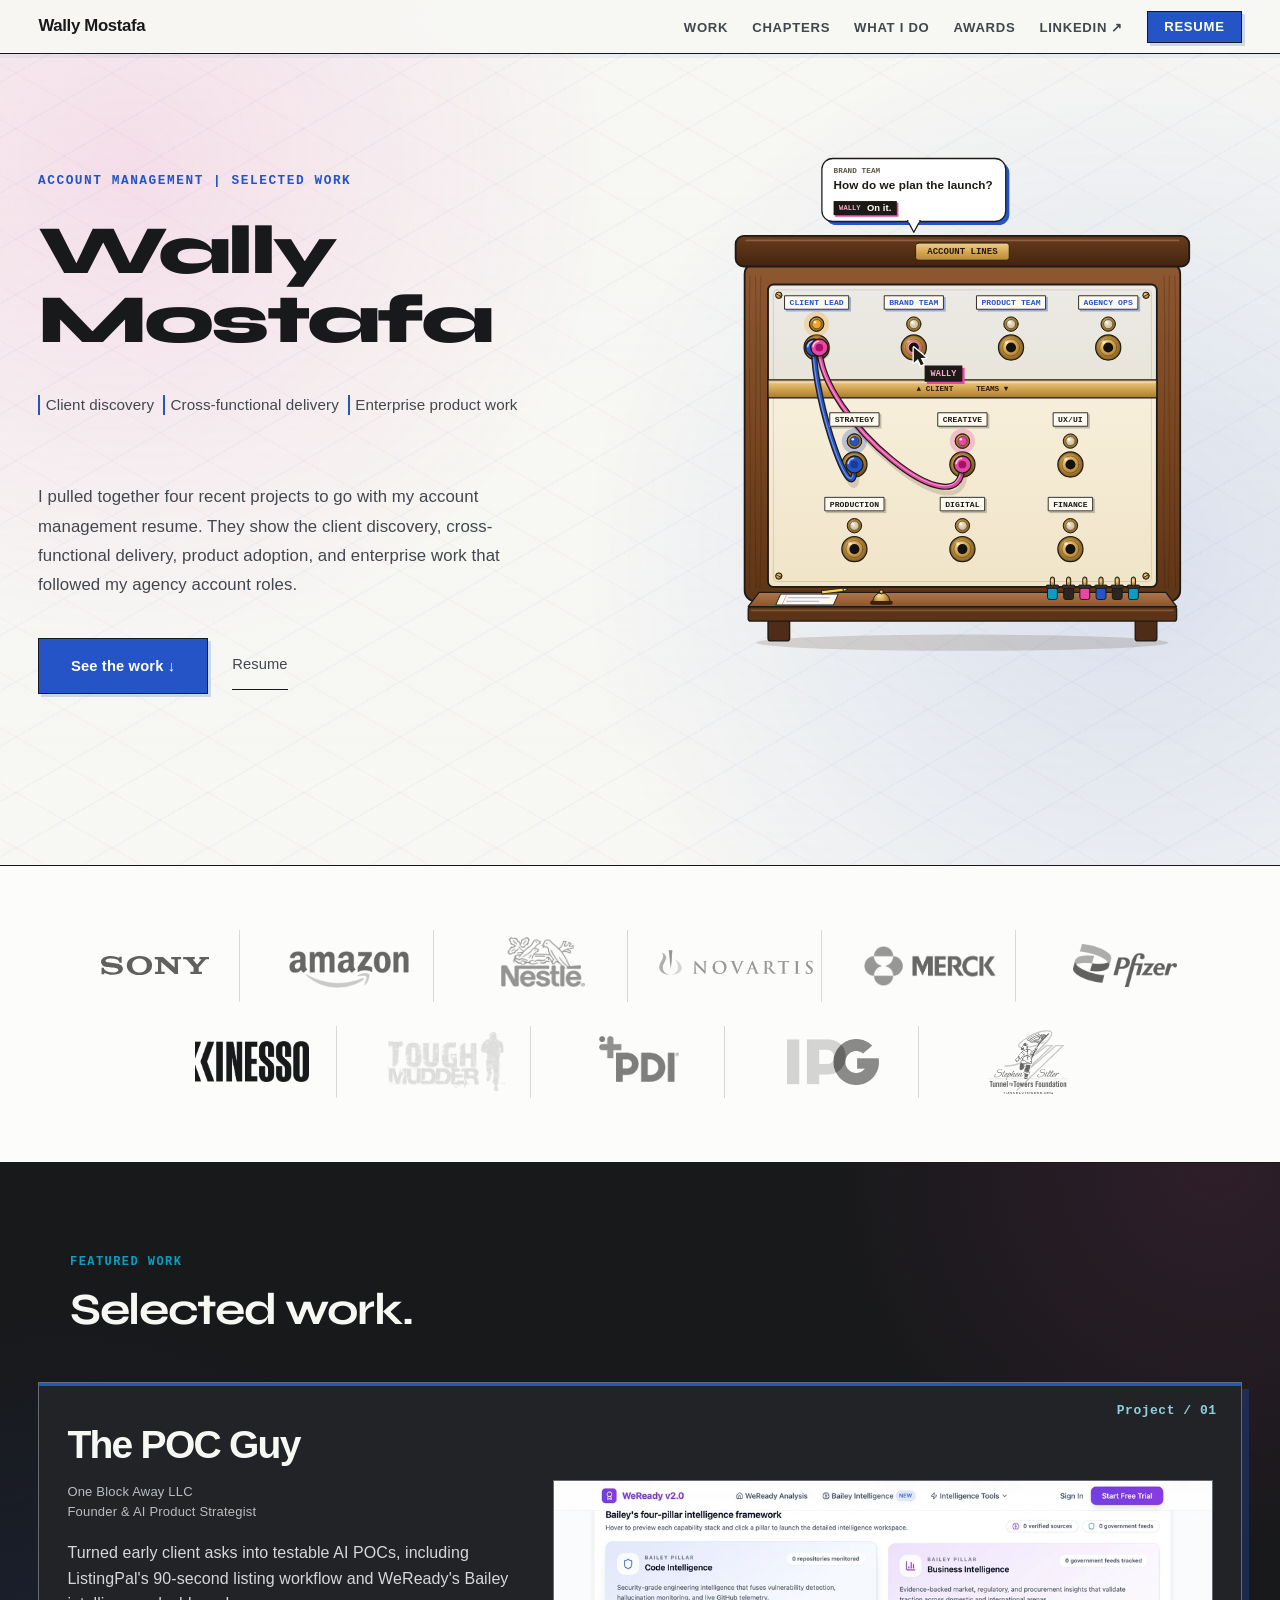
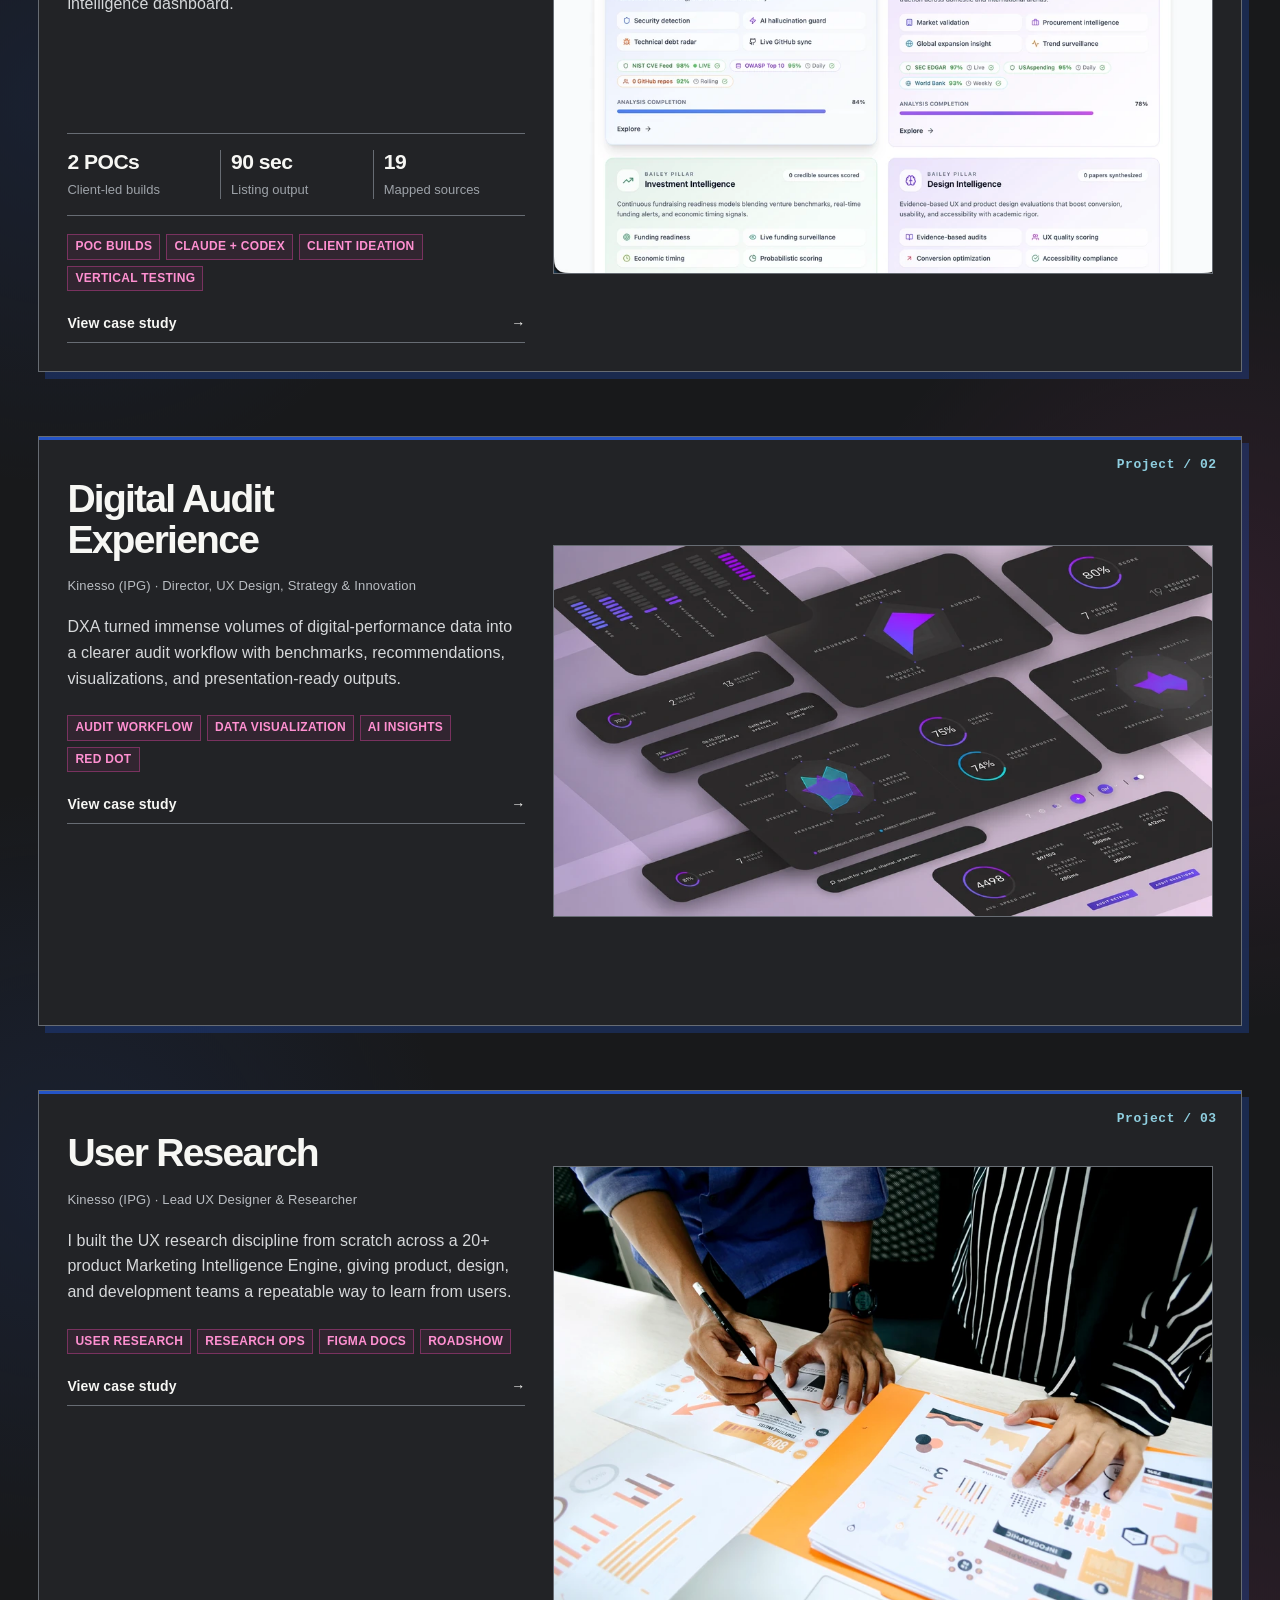
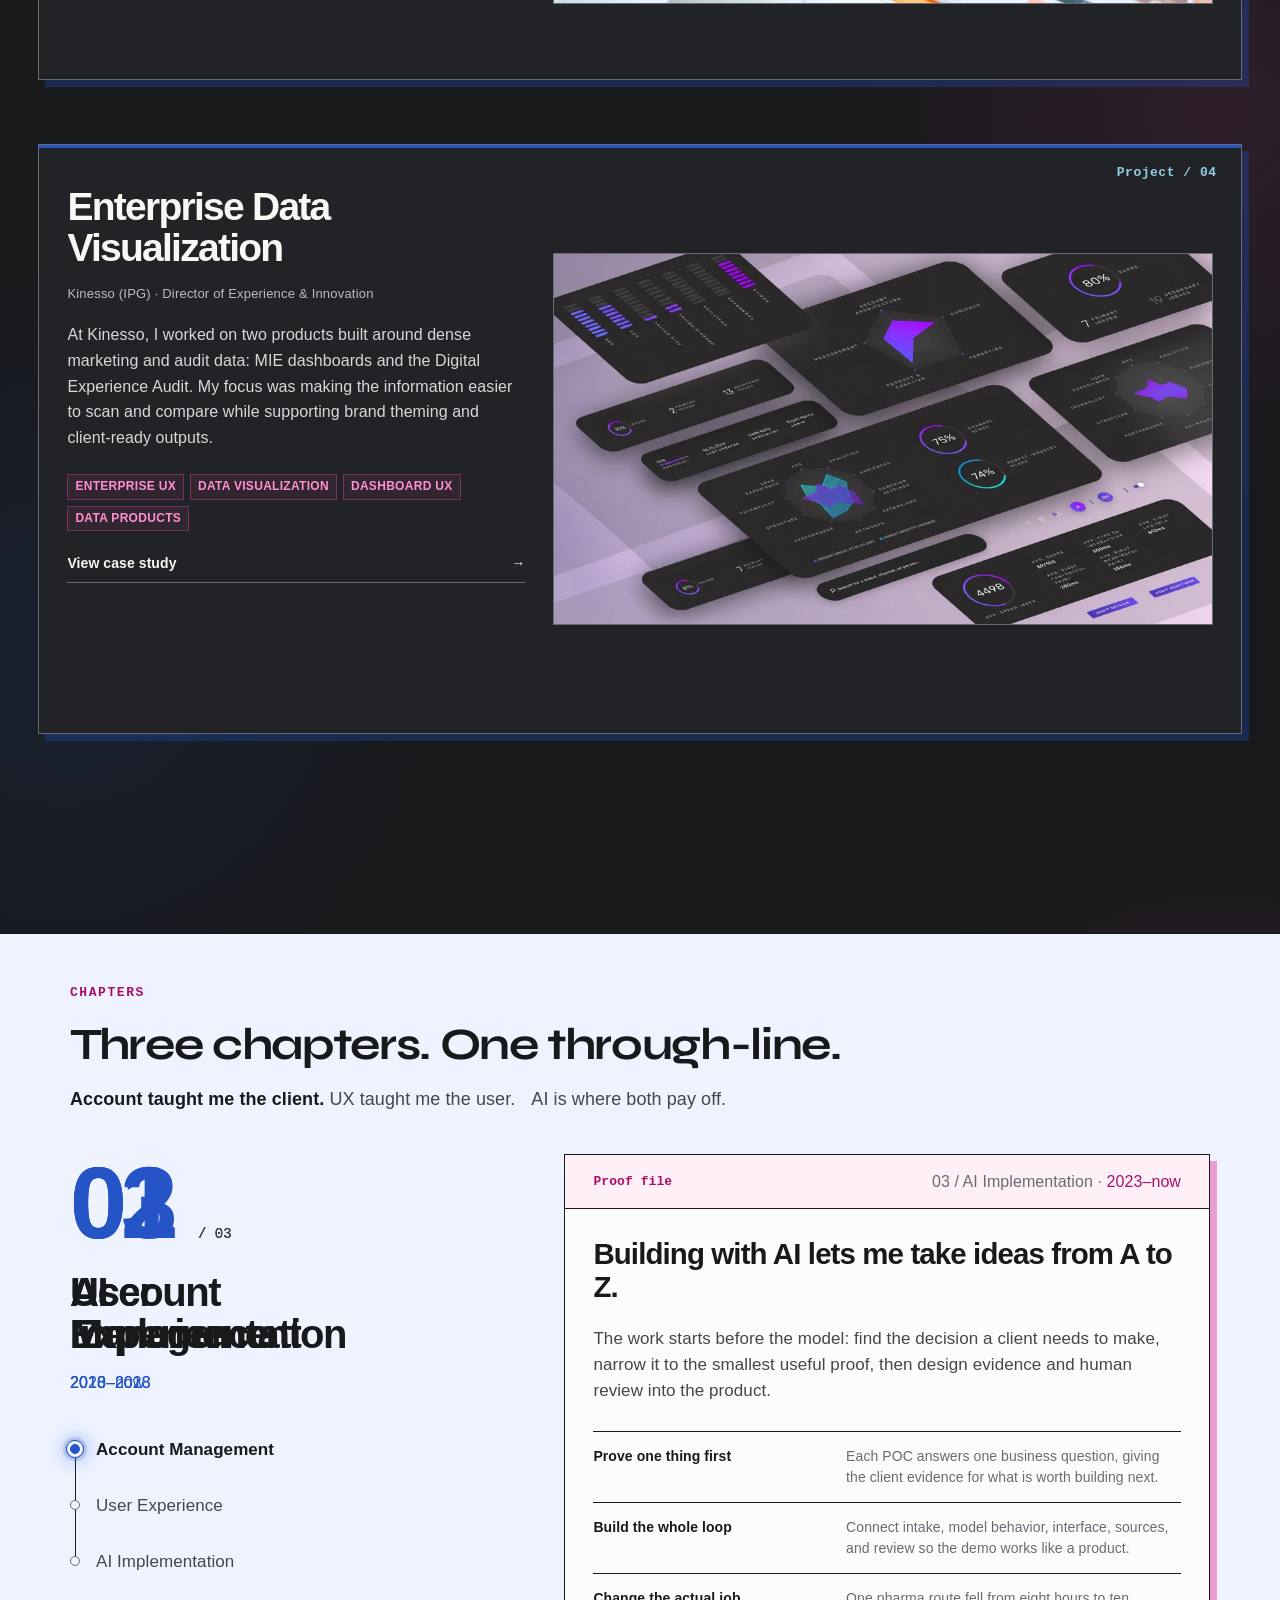
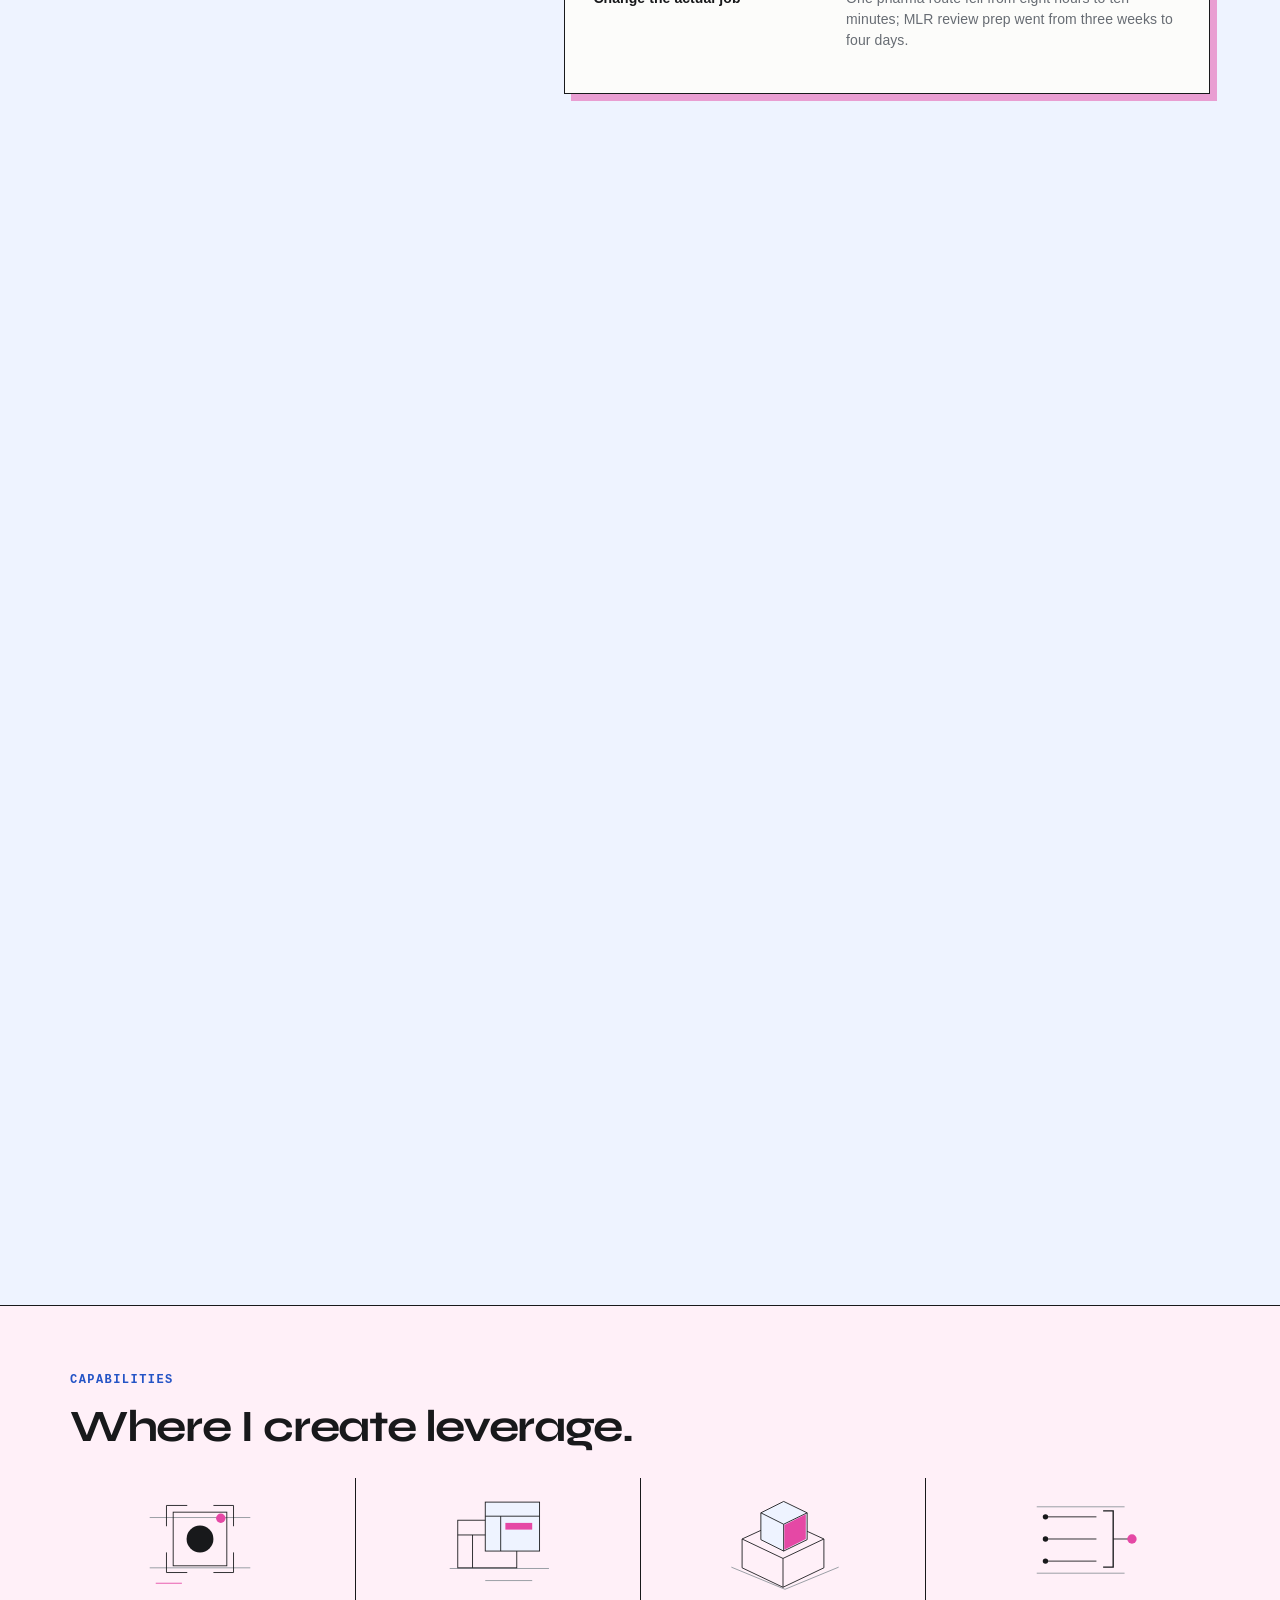
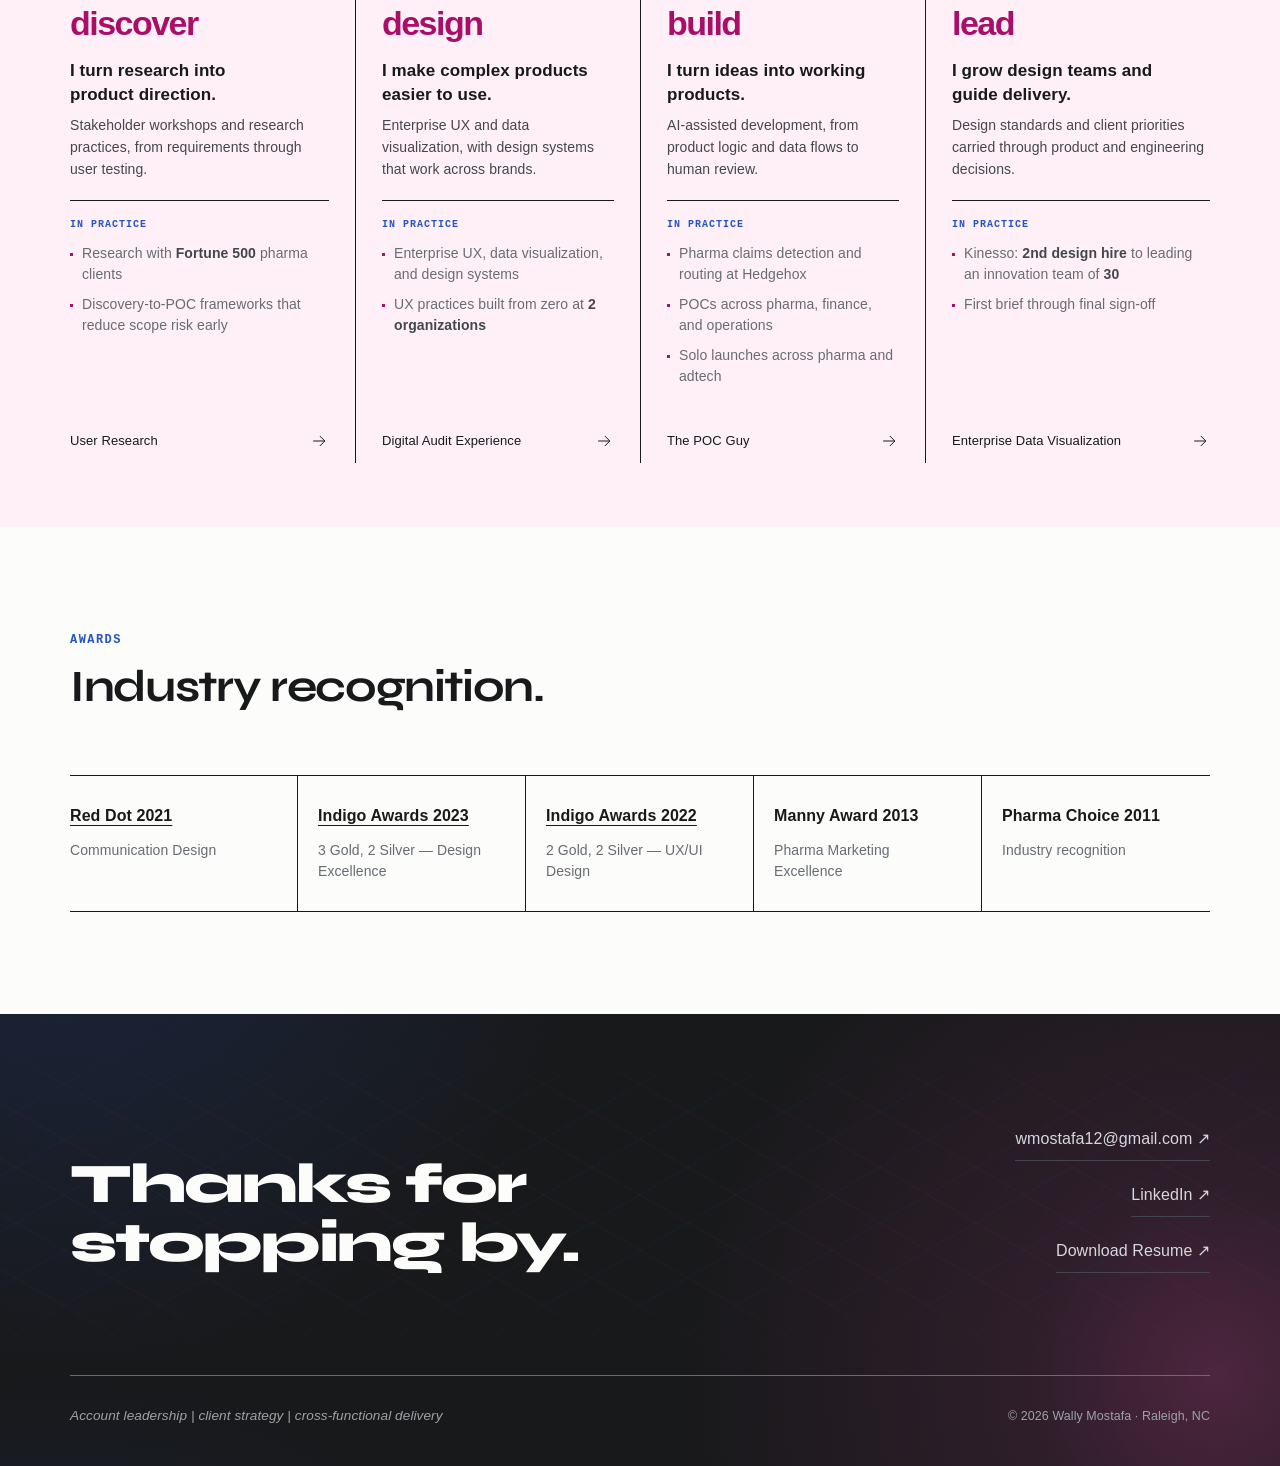
==== commit 9f3221ab: "Publish refreshed hero label stylesheet link" ====
--- a/account-management/index.html
+++ b/account-management/index.html
@@ -1167,7 +1167,7 @@
 </style>
 <link rel="stylesheet" href="../assets/portfolio-revision/revision.css?v=fd5b1d494d20">
   <link rel="stylesheet" href="design-concept.css" data-design-concept-stylesheet>
-  <link rel="stylesheet" href="../assets/portfolio-revision/hero-switchboard-route.css">
+  <link rel="stylesheet" href="../assets/portfolio-revision/hero-switchboard-route.css?v=4ff6d4c6675d">
 </head>
 <body>
 
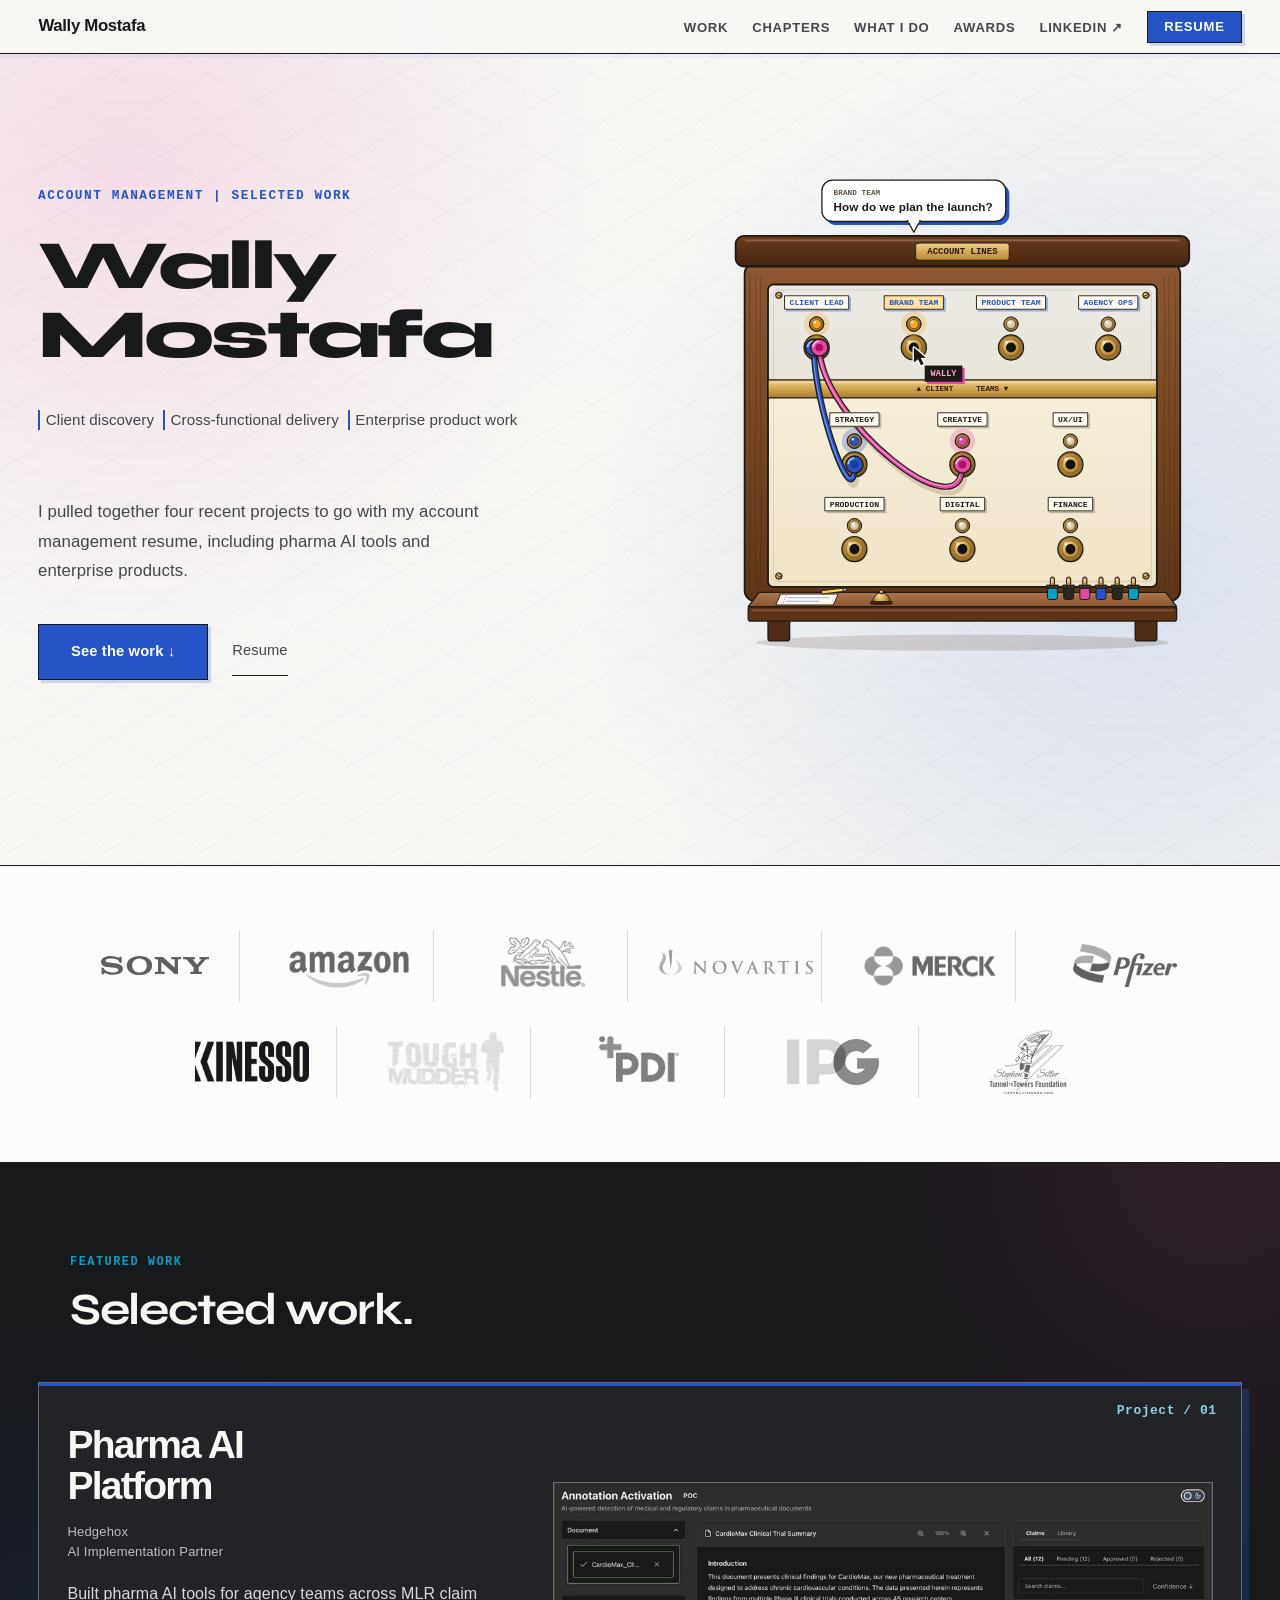
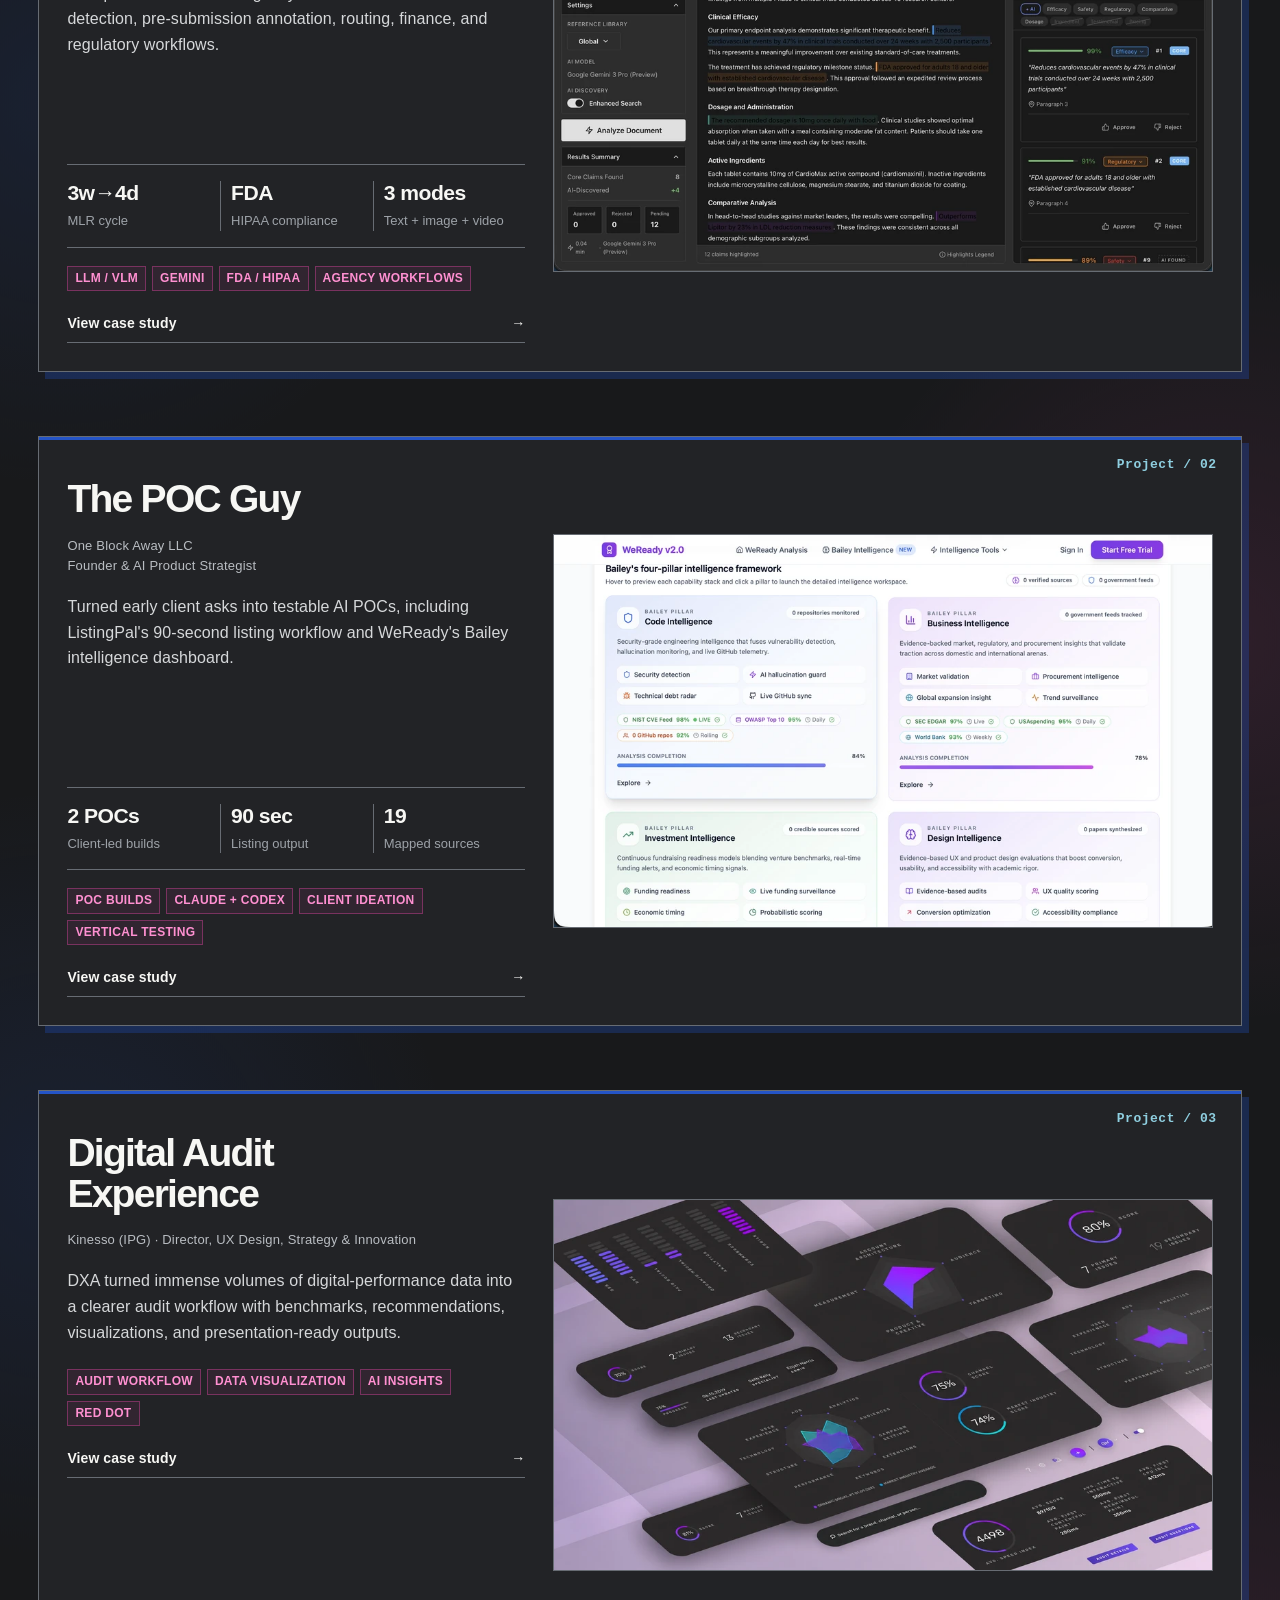
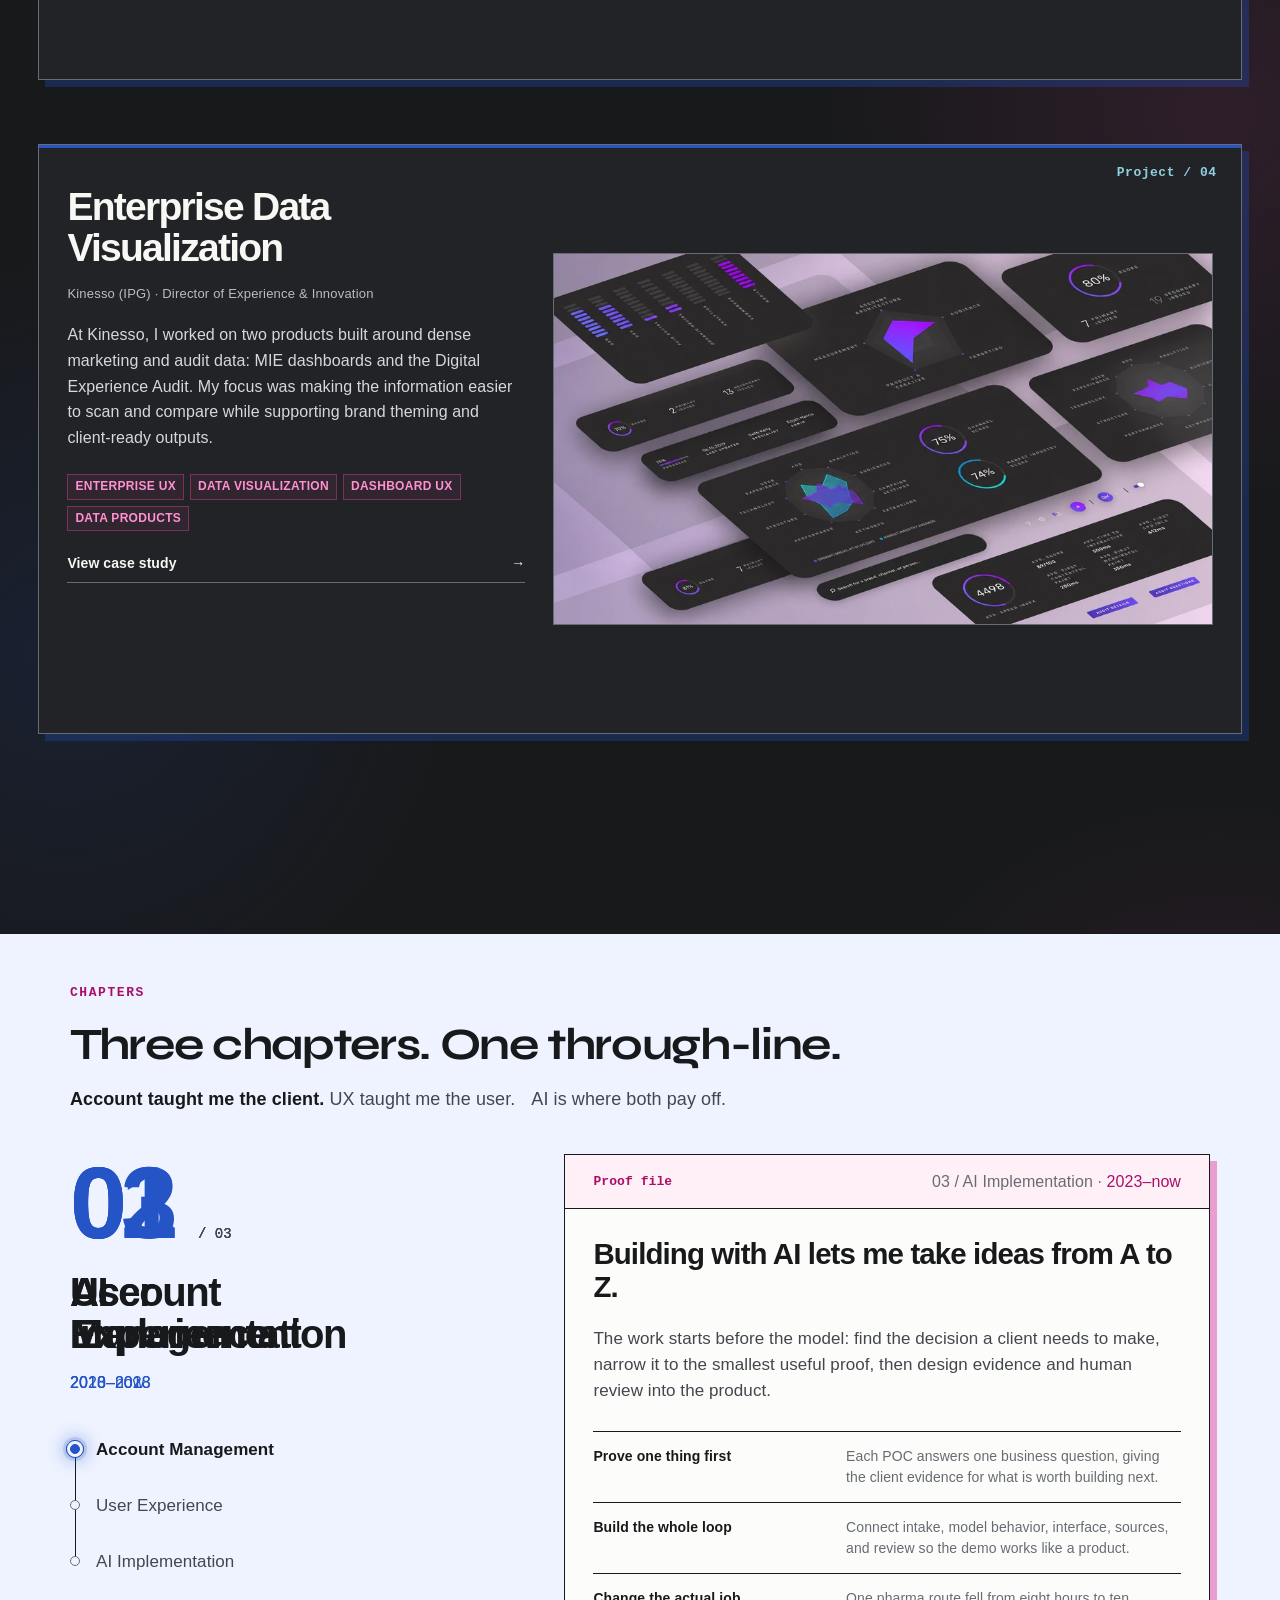
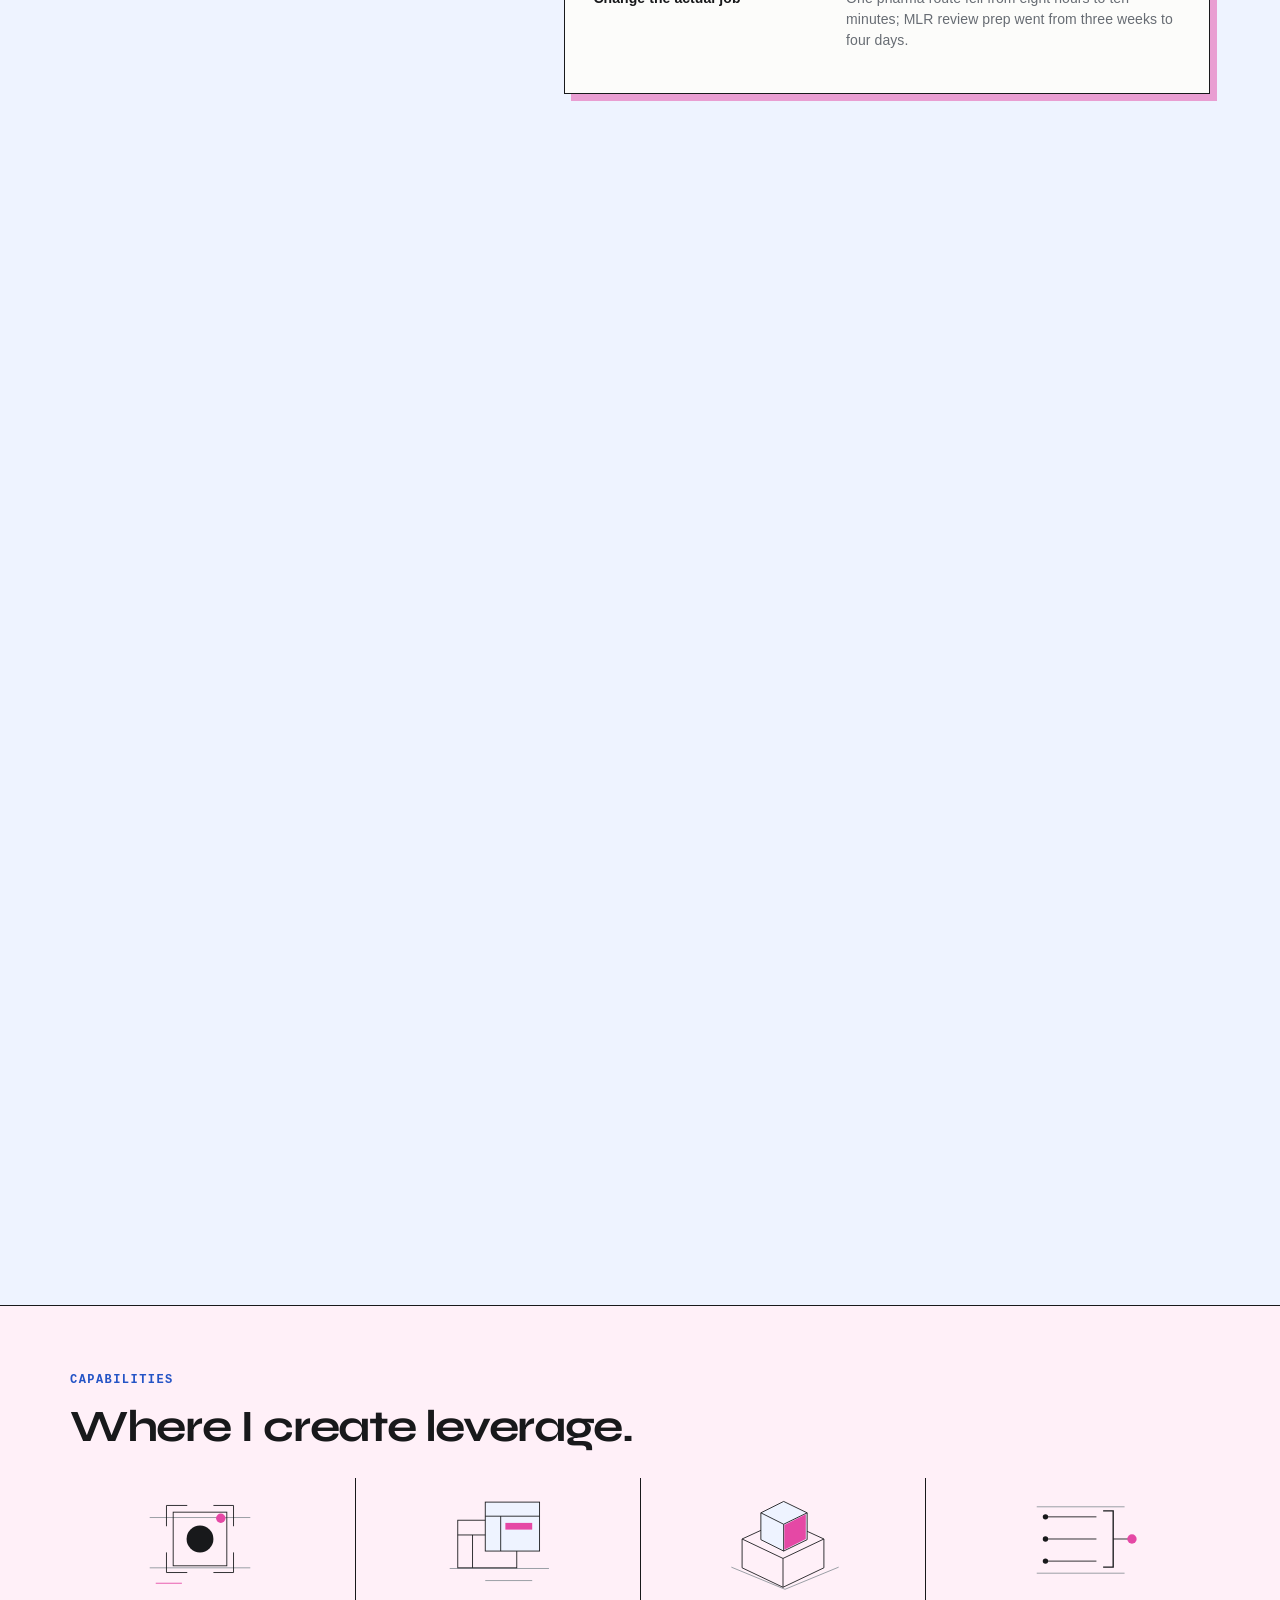
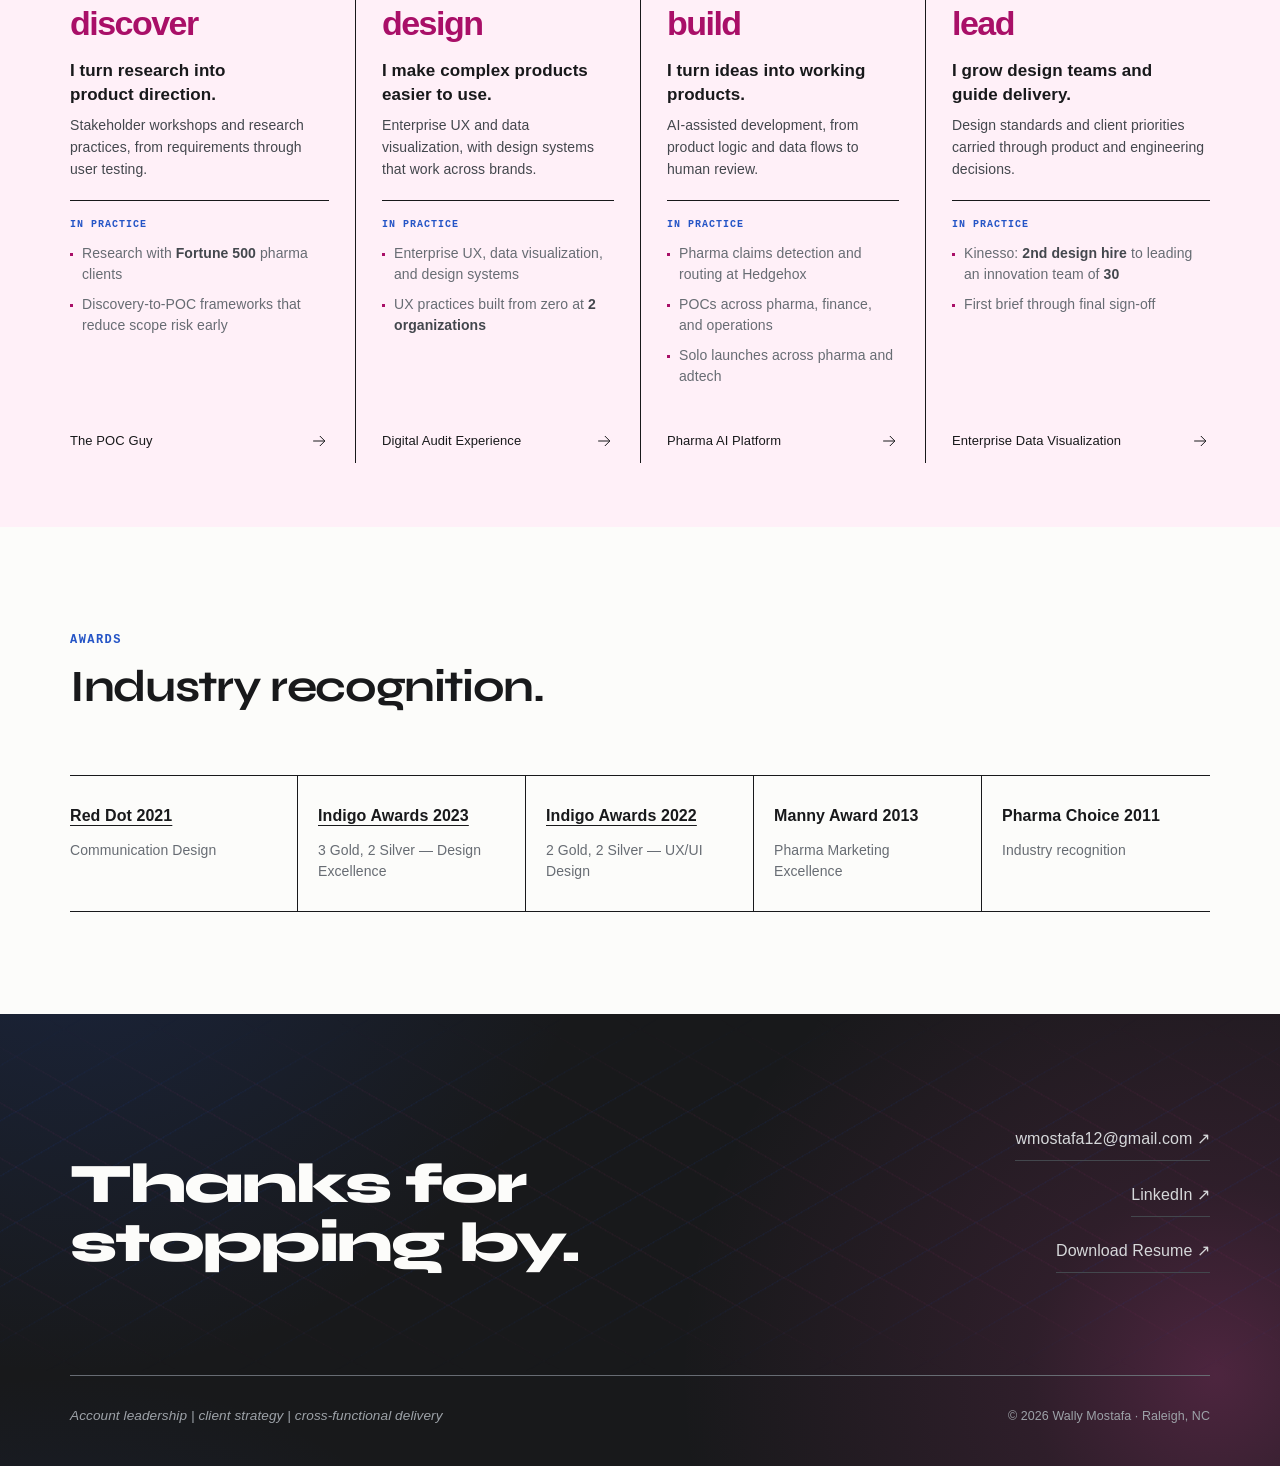
==== commit 090599c8: "Feature Pharma AI first in account management portfolio" ====
--- a/account-management/index.html
+++ b/account-management/index.html
@@ -1199,7 +1199,7 @@
     <span>Enterprise product work</span>
   </div>
   <p class="hero-intro">
-    I pulled together four recent projects to go with my account management resume. They show the client discovery, cross-functional delivery, product adoption, and enterprise work that followed my agency account roles.
+    I pulled together four recent projects to go with my account management resume, including pharma AI tools and enterprise products.
   </p>
   <div class="hero-cta">
     <a href="#work" class="btn-primary">See the work ↓</a>
@@ -1242,9 +1242,44 @@
 
     <div class="work-grid">
 
+      <a href="project-01.html" class="work-item" style="text-decoration: none; color: inherit;">
+        <div class="work-meta">
+          <div class="work-number">01</div>
+          <h3>Pharma AI Platform</h3>
+          <div class="role">Hedgehox<br>AI Implementation Partner</div>
+        </div>
+        <div class="work-media"><img src="../assets/portfolio-revision/project-01.webp" alt="Claims Detector document review with highlighted claims and approval controls" width="960" height="566" loading="lazy" decoding="async"></div>
+  <div class="work-body">
+          <p>
+            Built pharma AI tools for agency teams across MLR claim detection, pre-submission annotation, routing, finance, and regulatory workflows.
+          </p>
+          <div class="work-stats">
+            <div class="stat">
+              <span class="stat-number">3w→4d</span>
+              <span class="stat-label">MLR cycle</span>
+            </div>
+            <div class="stat">
+              <span class="stat-number">FDA</span>
+              <span class="stat-label">HIPAA compliance</span>
+            </div>
+            <div class="stat">
+              <span class="stat-number">3 modes</span>
+              <span class="stat-label">Text + image + video</span>
+            </div>
+          </div>
+          <div class="work-tags">
+            <span class="tag">LLM / VLM</span>
+            <span class="tag">Gemini</span>
+            <span class="tag">FDA / HIPAA</span>
+            <span class="tag">Agency workflows</span>
+          </div>
+          <span class="work-link">View case study <span class="arrow">→</span></span>
+        </div>
+      </a>
+
       <a href="project-02.html" class="work-item" style="text-decoration: none; color: inherit;">
         <div class="work-meta">
-          <div class="work-number">01</div>
+          <div class="work-number">02</div>
           <h3>The POC Guy</h3>
           <div class="role">One Block Away LLC<br>Founder &amp; AI Product Strategist</div>
         </div>
@@ -1279,7 +1314,7 @@
 
       <a href="project-06.html" class="work-item reveal" style="text-decoration: none; color: inherit;">
   <div class="work-meta">
-    <div class="work-number">02</div>
+    <div class="work-number">03</div>
     <h3>Digital Audit Experience</h3>
     <div class="role">Kinesso (IPG) · Director, UX Design, Strategy &amp; Innovation</div>
   </div>
@@ -1291,25 +1326,6 @@
             <span class="tag">Data Visualization</span>
             <span class="tag">AI Insights</span>
             <span class="tag">Red Dot</span>
-          </div>
-    <span class="work-link">View case study <span class="arrow">→</span></span>
-  </div>
-</a>
-
-      <a href="project-04.html" class="work-item reveal" style="text-decoration: none; color: inherit;">
-  <div class="work-meta">
-    <div class="work-number">03</div>
-    <h3>User Research</h3>
-    <div class="role">Kinesso (IPG) · Lead UX Designer &amp; Researcher</div>
-  </div>
-  <div class="work-media"><img src="../assets/portfolio-revision/project-04.webp" alt="People reviewing printed charts and research materials" width="960" height="636" loading="lazy" decoding="async"></div>
-  <div class="work-body">
-    <p>I built the UX research discipline from scratch across a 20+ product Marketing Intelligence Engine, giving product, design, and development teams a repeatable way to learn from users.</p>
-    <div class="work-tags">
-            <span class="tag">User Research</span>
-            <span class="tag">Research Ops</span>
-            <span class="tag">Figma Docs</span>
-            <span class="tag">Roadshow</span>
           </div>
     <span class="work-link">View case study <span class="arrow">→</span></span>
   </div>
@@ -1459,7 +1475,7 @@
             <li>Research with <strong>Fortune 500</strong> pharma clients</li>
             <li>Discovery-to-POC frameworks that reduce scope risk early</li>
           </ul>
-          <a href="project-04.html">User Research</a>
+          <a href="project-02.html">The POC Guy</a>
         </div>
       </article>
       <article class="cap-field" data-capability="design">
@@ -1520,7 +1536,7 @@
             <li>POCs across pharma, finance, and operations</li>
             <li>Solo launches across pharma and adtech</li>
           </ul>
-          <a href="project-02.html">The POC Guy</a>
+          <a href="project-01.html">Pharma AI Platform</a>
         </div>
       </article>
       <article class="cap-field" data-capability="lead">
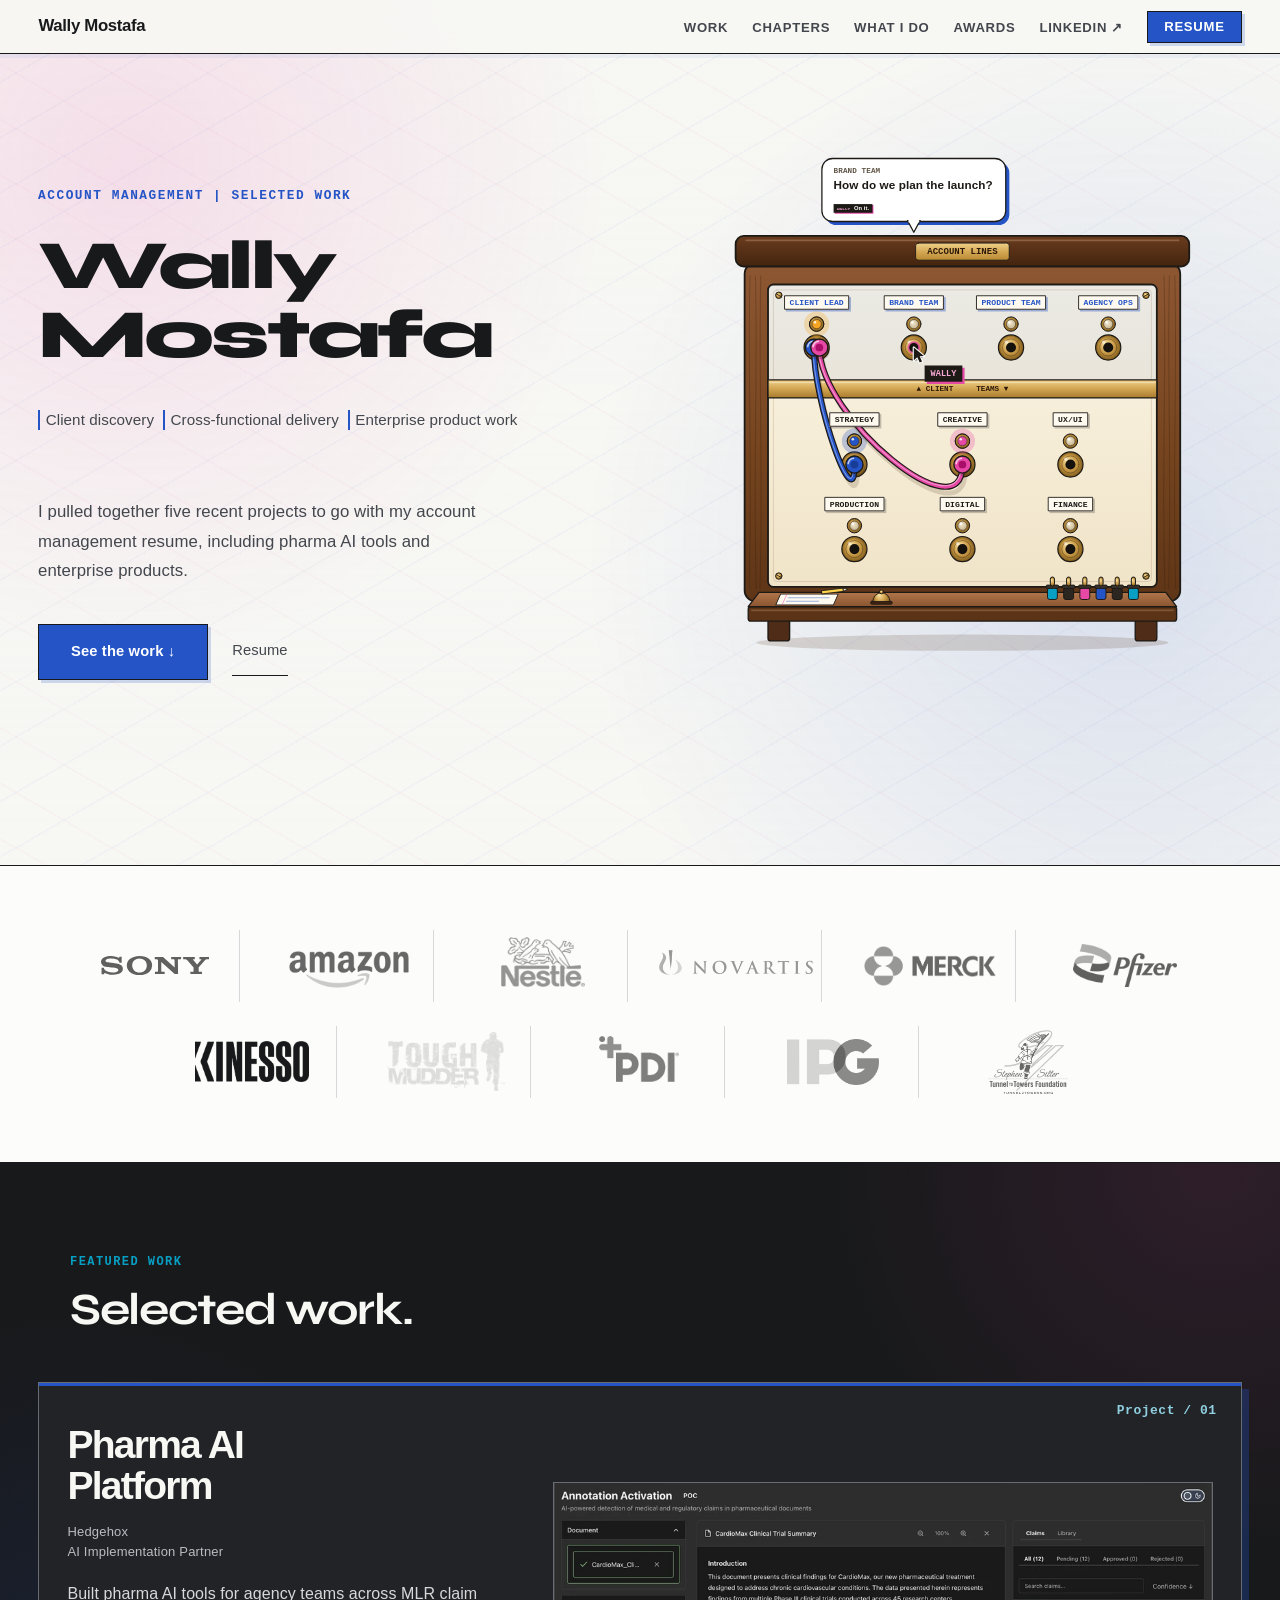
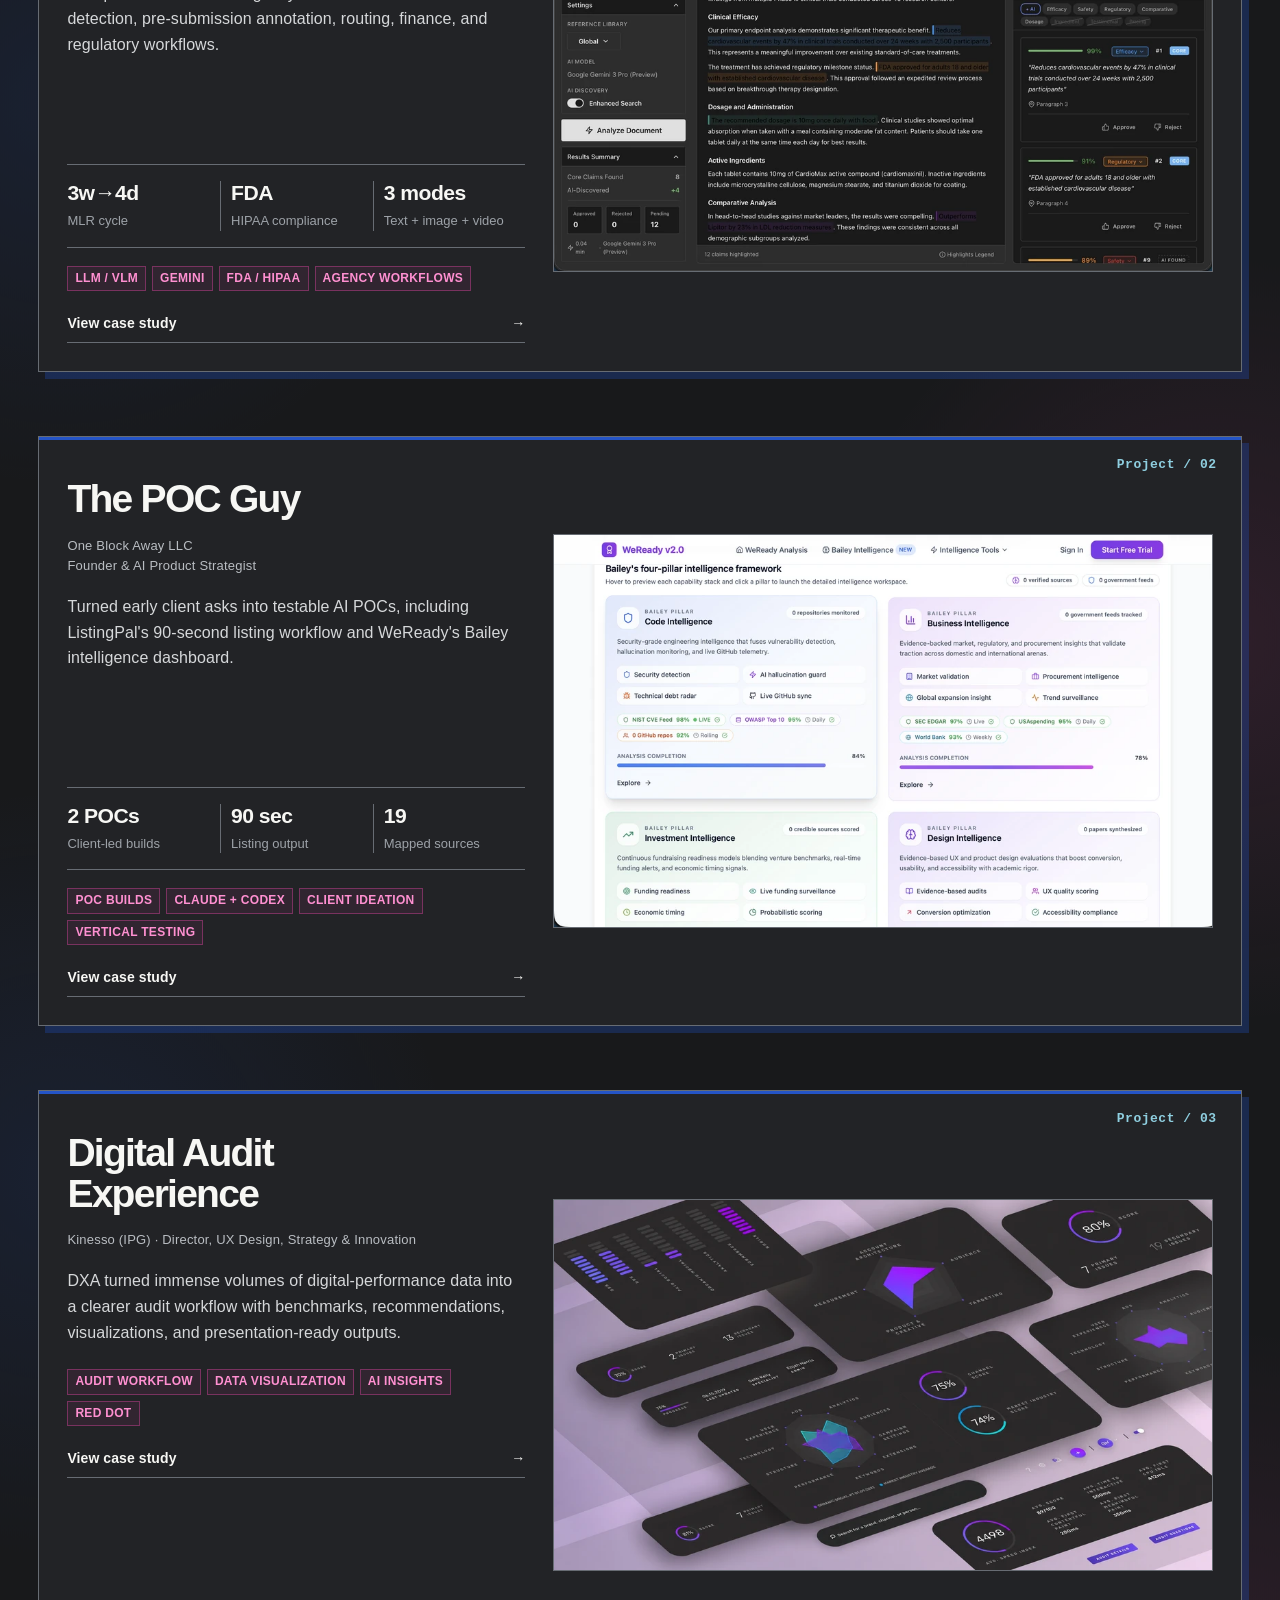
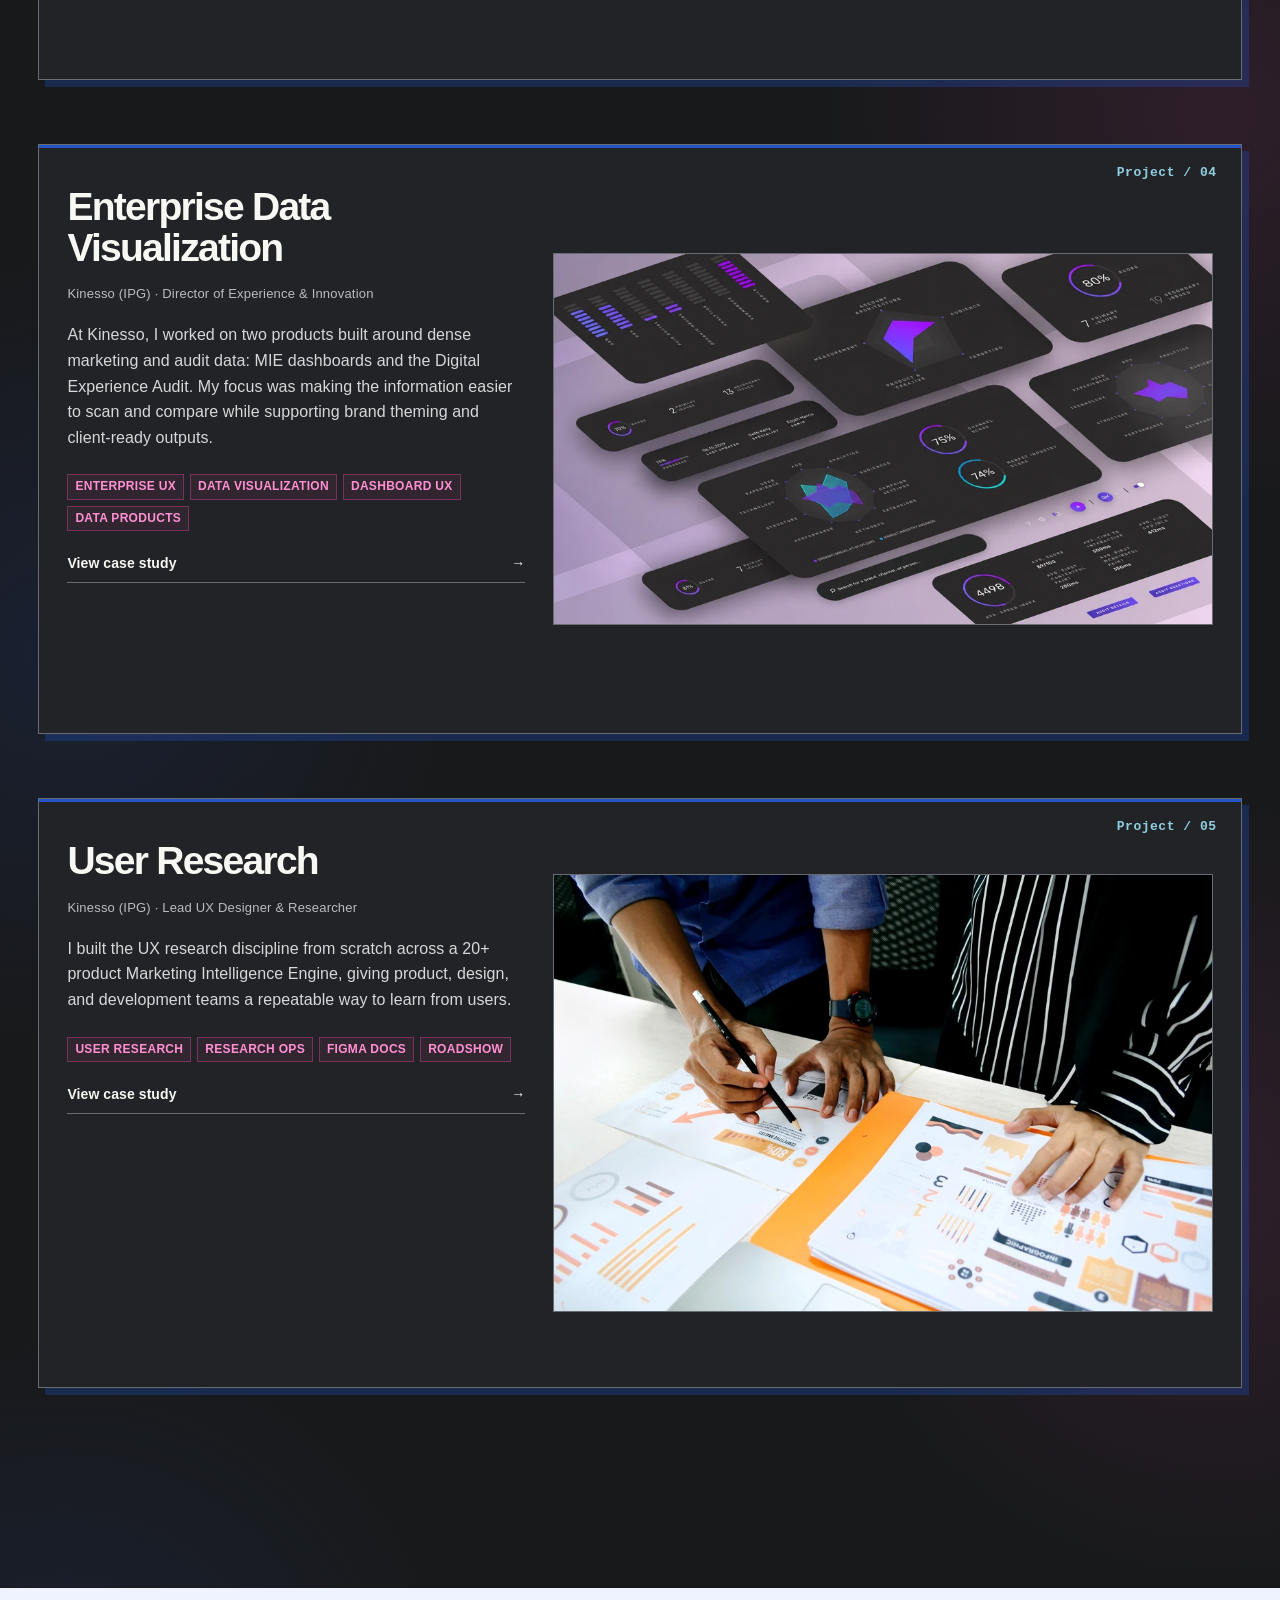
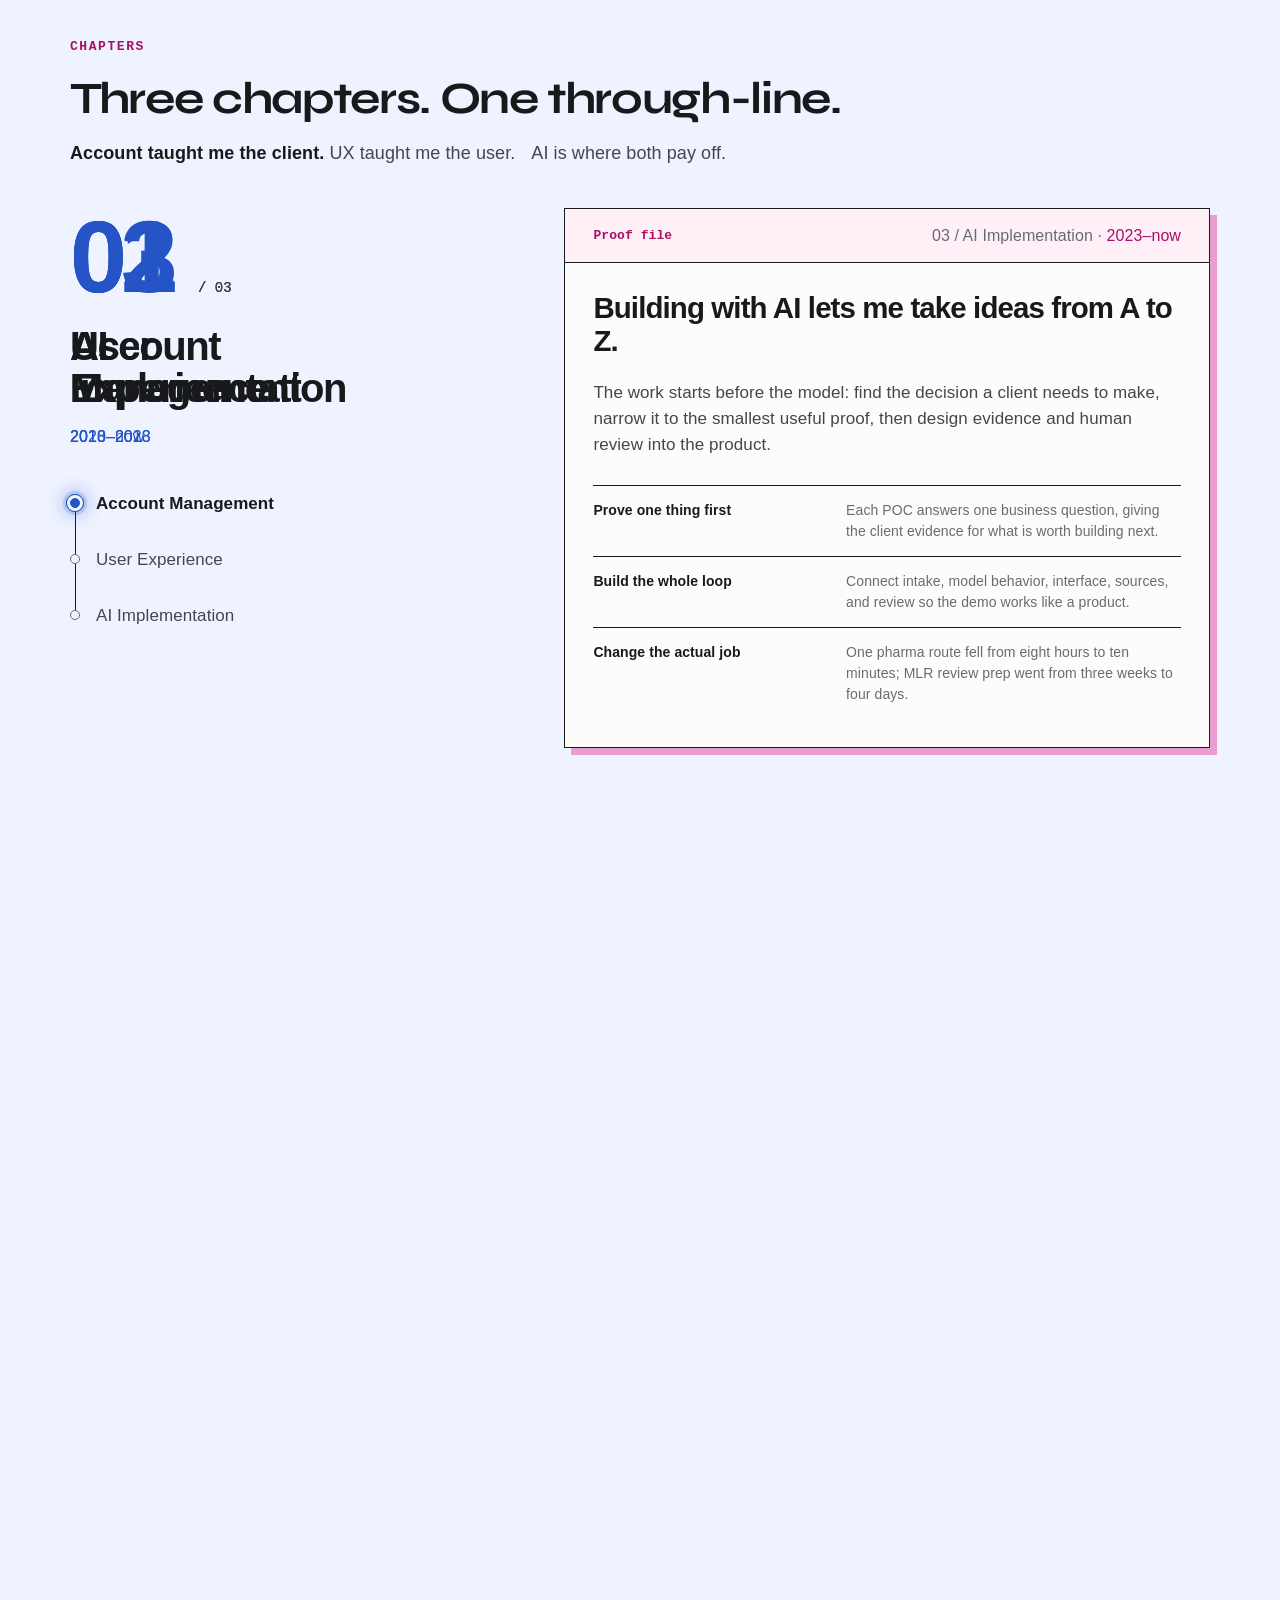
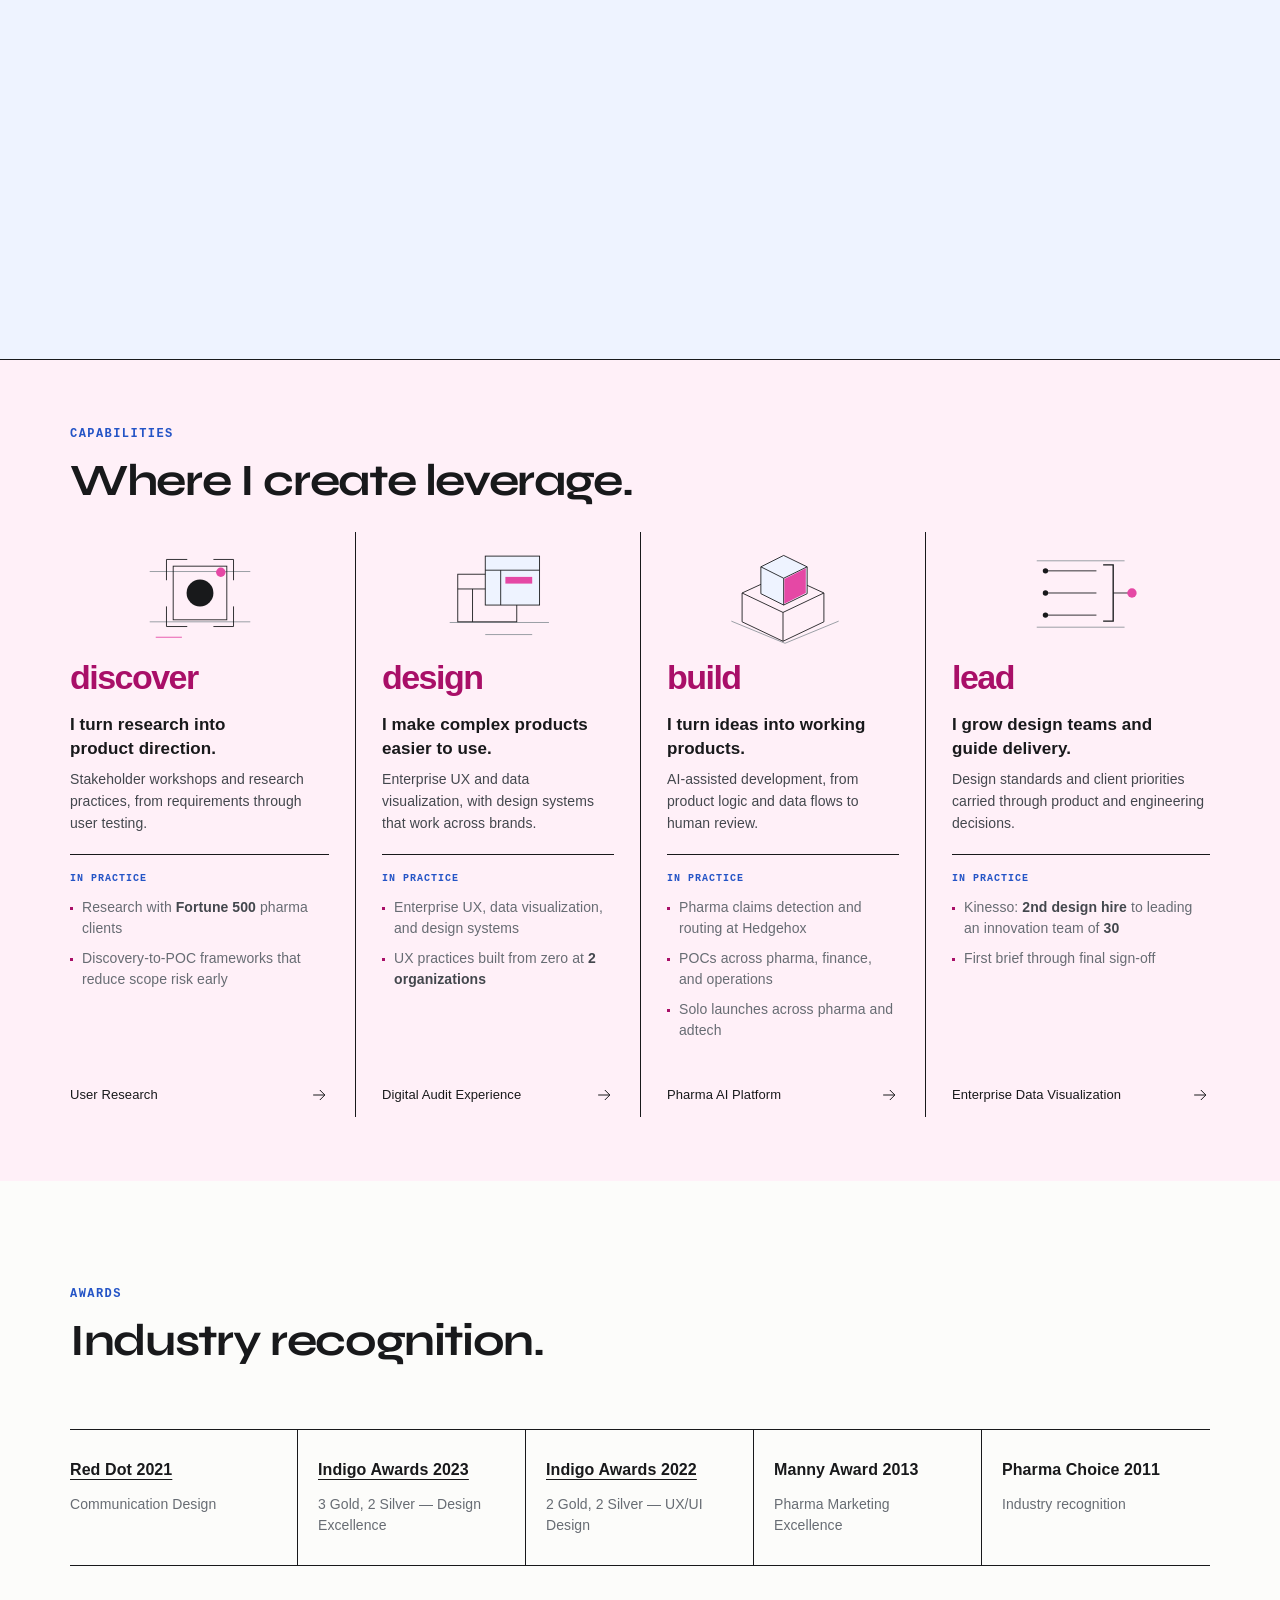
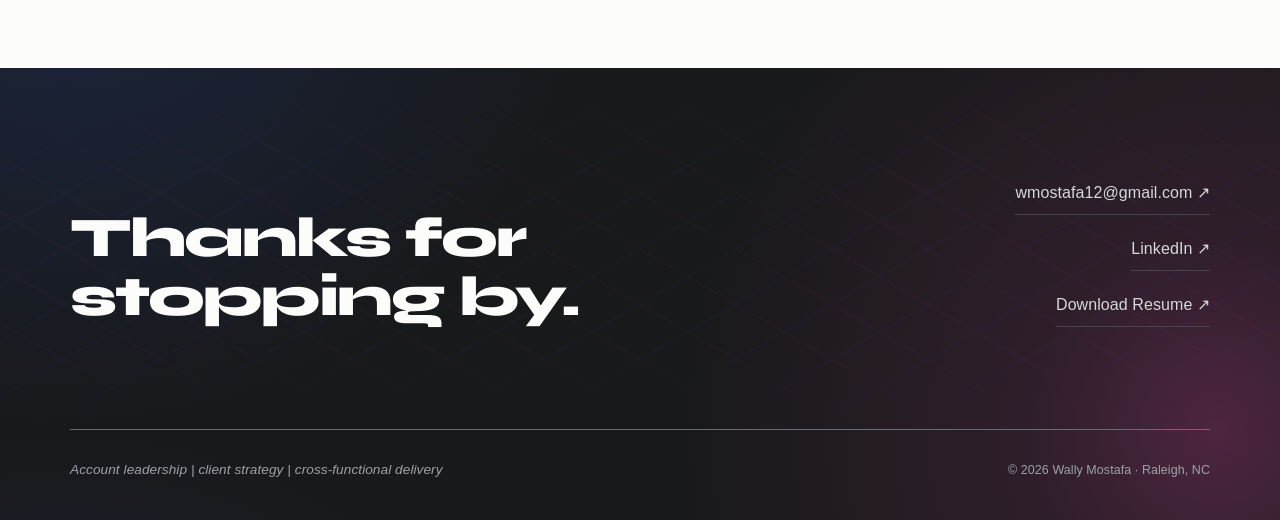
==== commit 420d9dc4: "Publish five-project account management portfolio" ====
--- a/account-management/index.html
+++ b/account-management/index.html
@@ -1199,7 +1199,7 @@
     <span>Enterprise product work</span>
   </div>
   <p class="hero-intro">
-    I pulled together four recent projects to go with my account management resume, including pharma AI tools and enterprise products.
+    I pulled together five recent projects to go with my account management resume, including pharma AI tools and enterprise products.
   </p>
   <div class="hero-cta">
     <a href="#work" class="btn-primary">See the work ↓</a>
@@ -1345,6 +1345,25 @@
             <span class="tag">Data Visualization</span>
             <span class="tag">Dashboard UX</span>
             <span class="tag">Data Products</span>
+          </div>
+    <span class="work-link">View case study <span class="arrow">→</span></span>
+  </div>
+</a>
+
+      <a href="project-04.html" class="work-item reveal" style="text-decoration: none; color: inherit;">
+  <div class="work-meta">
+    <div class="work-number">05</div>
+    <h3>User Research</h3>
+    <div class="role">Kinesso (IPG) · Lead UX Designer &amp; Researcher</div>
+  </div>
+  <div class="work-media"><img src="../assets/portfolio-revision/project-04.webp" alt="People reviewing printed charts and research materials" width="960" height="636" loading="lazy" decoding="async"></div>
+  <div class="work-body">
+    <p>I built the UX research discipline from scratch across a 20+ product Marketing Intelligence Engine, giving product, design, and development teams a repeatable way to learn from users.</p>
+    <div class="work-tags">
+            <span class="tag">User Research</span>
+            <span class="tag">Research Ops</span>
+            <span class="tag">Figma Docs</span>
+            <span class="tag">Roadshow</span>
           </div>
     <span class="work-link">View case study <span class="arrow">→</span></span>
   </div>
@@ -1475,7 +1494,7 @@
             <li>Research with <strong>Fortune 500</strong> pharma clients</li>
             <li>Discovery-to-POC frameworks that reduce scope risk early</li>
           </ul>
-          <a href="project-02.html">The POC Guy</a>
+          <a href="project-04.html">User Research</a>
         </div>
       </article>
       <article class="cap-field" data-capability="design">
@@ -1643,7 +1662,7 @@
 <script src="../assets/portfolio-revision/hero-atmosphere.js?v=b6a7f5250cfe"></script>
 
 <script src="../assets/vendor/gsap-3.12.5.min.js"></script>
-<script src="../assets/portfolio-revision/revision.js?v=609052b51526"></script>
+<script src="../assets/portfolio-revision/revision.js?v=1a11307a2baf"></script>
 <script src="../assets/portfolio-revision/hero-switchboard.js"></script>
 </body>
 </html>
